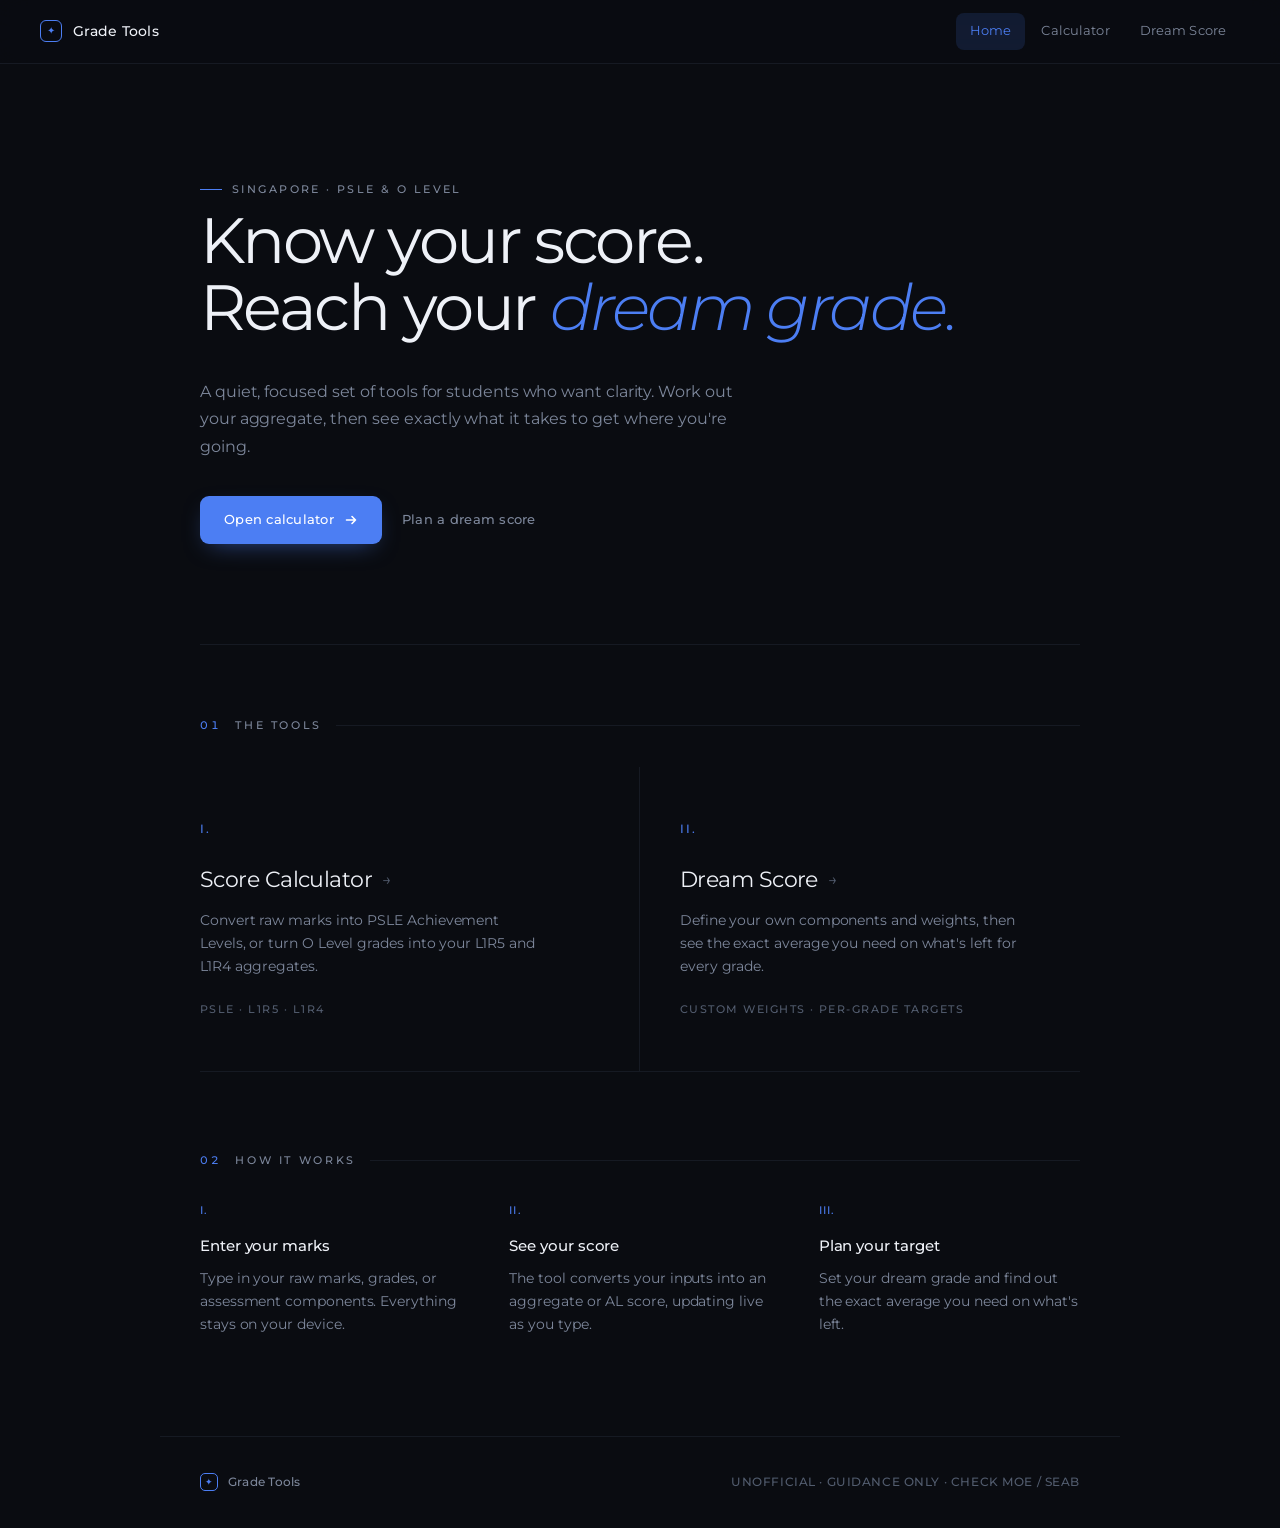
==== index.html @ 0d8b6750 "Create index.html" ====
<!DOCTYPE html>
<html lang="en">
<head>
<meta charset="utf-8">
<meta name="viewport" content="width=device-width,initial-scale=1">
<title>Grade Tools — PSLE &amp; O Level</title>
<meta name="description" content="Minimal, elegant calculators for Singapore students. Work out your PSLE or O Level aggregate and plan your dream grades.">
<link rel="preconnect" href="https://fonts.googleapis.com">
<link rel="preconnect" href="https://fonts.gstatic.com" crossorigin>
<link rel="stylesheet" href="style.css">
</head>
<body class="landing">

<!-- Intro -->
<div class="intro" aria-hidden="true">
  <div class="intro-inner">
    <div class="intro-word">Grade Tools</div>
    <div class="intro-rule"></div>
  </div>
</div>

<nav>
  <a class="brand" href="index.html"><span class="mark">✦</span> Grade Tools</a>
  <div class="links">
    <a href="index.html" class="active">Home</a>
    <a href="basic.html">Calculator</a>
    <a href="dream.html">Dream Score</a>
  </div>
</nav>

<main>

  <!-- HERO -->
  <section class="hero">
    <div>
      <span class="eyebrow">Singapore · PSLE &amp; O Level</span>
      <h1>Know your score.<br>Reach your <em>dream grade.</em></h1>
    </div>
    <p class="lead">
      A quiet, focused set of tools for students who want clarity.
      Work out your aggregate, then see exactly what it takes to get where you're going.
    </p>
    <div class="hero-cta">
      <a href="basic.html" class="btn btn-primary">
        Open calculator
        <svg width="14" height="14" viewBox="0 0 14 14" fill="none" stroke="currentColor" stroke-width="1.6" stroke-linecap="round" stroke-linejoin="round">
          <path d="M2.5 7h9M8 3.5L11.5 7 8 10.5"/>
        </svg>
      </a>
      <a href="dream.html" class="btn btn-ghost">Plan a dream score</a>
    </div>
  </section>

  <!-- TOOLS -->
  <section style="padding-top:72px">
    <div class="section-label"><span class="num">01</span> The tools</div>
    <div class="tools">
      <a class="tool" href="basic.html">
        <div class="icon">I.</div>
        <h3>Score Calculator <span class="arrow">→</span></h3>
        <p>Convert raw marks into PSLE Achievement Levels, or turn O Level grades into your L1R5 and L1R4 aggregates.</p>
        <div class="meta">PSLE · L1R5 · L1R4</div>
      </a>
      <a class="tool" href="dream.html">
        <div class="icon">II.</div>
        <h3>Dream Score <span class="arrow">→</span></h3>
        <p>Define your own components and weights, then see the exact average you need on what's left for every grade.</p>
        <div class="meta">Custom weights · Per-grade targets</div>
      </a>
    </div>
  </section>

  <!-- HOW IT WORKS -->
  <section class="how">
    <div class="section-label"><span class="num">02</span> How it works</div>
    <div class="steps">
      <div class="step">
        <div class="num">i.</div>
        <h3>Enter your marks</h3>
        <p>Type in your raw marks, grades, or assessment components. Everything stays on your device.</p>
      </div>
      <div class="step">
        <div class="num">ii.</div>
        <h3>See your score</h3>
        <p>The tool converts your inputs into an aggregate or AL score, updating live as you type.</p>
      </div>
      <div class="step">
        <div class="num">iii.</div>
        <h3>Plan your target</h3>
        <p>Set your dream grade and find out the exact average you need on what's left.</p>
      </div>
    </div>
  </section>

</main>

<footer>
  <div class="foot-brand"><span class="mark">✦</span> Grade Tools</div>
  <div>Unofficial · Guidance only · Check MOE / SEAB</div>
</footer>

</body>
</html>
---- style.css ----
@import url('https://fonts.googleapis.com/css2?family=Montserrat:ital,wght@0,300;0,400;0,500;0,600;1,300;1,400&display=swap');

:root{
  --bg:#0a0c11;
  --surface:#11141b;
  --surface2:#161a23;
  --border:#1e232e;
  --border-soft:#161a23;

  --text:#eef1f7;
  --muted:#7d879b;
  --dim:#525c6e;

  --accent:#4c7ef3;           /* refined blue */
  --accent-2:#6b96ff;
  --accent-soft:rgba(76,126,243,.14);

  --good:#5eb98a;
  --warn:#d4a24c;
  --bad:#c97070;

  --r:12px;
  --nav-h:64px;
}

*{box-sizing:border-box;margin:0;padding:0}
html{scroll-behavior:smooth}
body{
  font-family:'Montserrat',-apple-system,BlinkMacSystemFont,"Segoe UI",Roboto,sans-serif;
  font-size:14.5px;line-height:1.65;
  font-weight:400;letter-spacing:-.005em;
  background:var(--bg);color:var(--text);min-height:100vh;
  -webkit-font-smoothing:antialiased;overflow-x:hidden;
}
a{color:inherit;text-decoration:none}
button{font:inherit;cursor:pointer;border:none;background:none;color:inherit}
input,select{font:inherit;color:inherit}
::selection{background:var(--accent-soft)}

/* ============ INTRO ============ */
.intro{
  position:fixed;inset:0;z-index:1000;display:grid;place-items:center;
  background:var(--bg);
  animation:introOut .7s cubic-bezier(.4,0,.2,1) 1.2s forwards;
}
@keyframes introOut{to{opacity:0;visibility:hidden}}
.intro-inner{text-align:center}
.intro-word{
  font-size:12.5px;letter-spacing:.55em;text-transform:uppercase;
  font-weight:400;color:var(--text);padding-left:.55em;
  animation:introWord .9s cubic-bezier(.2,.9,.3,1) .15s both;
}
@keyframes introWord{
  from{opacity:0;letter-spacing:.95em;filter:blur(4px)}
  to{opacity:1;letter-spacing:.55em;filter:blur(0)}
}
.intro-rule{
  height:1px;width:26px;margin:18px auto 0;
  background:var(--accent);
  animation:introRule .7s cubic-bezier(.2,.9,.3,1) .55s both;
}
@keyframes introRule{from{transform:scaleX(0)}to{transform:scaleX(1)}}

body.landing > nav,
body.landing > main,
body.landing > footer{
  animation:contentIn .9s cubic-bezier(.2,.9,.3,1) 1.35s both;
}
@keyframes contentIn{from{opacity:0}to{opacity:1}}

/* ============ NAV ============ */
nav{
  position:sticky;top:0;z-index:50;height:var(--nav-h);display:flex;align-items:center;
  background:rgba(10,12,17,.72);backdrop-filter:blur(16px) saturate(160%);
  -webkit-backdrop-filter:blur(16px) saturate(160%);
  border-bottom:1px solid var(--border-soft);padding:0 40px;
}
@media(max-width:600px){nav{padding:0 20px}}
nav .brand{
  display:flex;align-items:center;gap:11px;
  font-weight:500;font-size:13.5px;letter-spacing:.02em;
}
nav .brand .mark{
  width:22px;height:22px;border-radius:6px;
  border:1px solid var(--accent);
  display:grid;place-items:center;font-size:10px;color:var(--accent);
  font-weight:500;
}
nav .links{margin-left:auto;display:flex;gap:2px}
nav .links a{
  padding:8px 14px;border-radius:8px;font-size:12.5px;color:var(--muted);
  font-weight:400;letter-spacing:.01em;transition:color .15s,background .15s;
}
nav .links a:hover{color:var(--text)}
nav .links a.active{color:var(--accent);background:var(--accent-soft)}

/* ============ LAYOUT ============ */
main{max-width:960px;margin:0 auto;padding:0 40px}
@media(max-width:600px){main{padding:0 24px}}
.wrap{max-width:880px;margin:0 auto;padding:40px 24px 80px}
.wrap.wide{max-width:960px}

h1{
  font-size:clamp(30px,4.2vw,40px);line-height:1.15;
  letter-spacing:-.035em;font-weight:400;margin-bottom:12px;
}
h1 em{
  font-style:italic;font-weight:300;color:var(--accent);
}
.lead{
  color:var(--muted);font-size:15px;line-height:1.7;
  max-width:520px;font-weight:400;letter-spacing:-.005em;
}

/* ============ HERO ============ */
.hero{
  padding:110px 0 100px;
  display:grid;grid-template-columns:1fr;gap:36px;
  border-bottom:1px solid var(--border-soft);
}
@media(max-width:720px){.hero{padding:70px 0 60px}}
.hero .eyebrow{
  display:inline-flex;align-items:center;gap:10px;
  font-size:11px;letter-spacing:.22em;text-transform:uppercase;
  color:var(--muted);font-weight:500;margin-bottom:8px;
  animation:heroIn .8s cubic-bezier(.2,.9,.3,1) 1.45s both;
}
.hero .eyebrow::before{
  content:"";width:22px;height:1px;background:var(--accent);
}
.hero h1{
  font-size:clamp(38px,6vw,64px);line-height:1.06;
  letter-spacing:-.04em;font-weight:400;
  margin:0;max-width:820px;
  animation:heroIn .9s cubic-bezier(.2,.9,.3,1) 1.5s both;
}
.hero h1 em{font-weight:300}
.hero .lead{
  font-size:16px;line-height:1.7;max-width:560px;
  color:var(--muted);
  animation:heroIn .9s cubic-bezier(.2,.9,.3,1) 1.6s both;
}
.hero-cta{
  display:flex;gap:16px;flex-wrap:wrap;align-items:center;
  animation:heroIn .9s cubic-bezier(.2,.9,.3,1) 1.7s both;
}
@keyframes heroIn{from{opacity:0;transform:translateY(12px)}to{opacity:1;transform:none}}

/* ============ BUTTONS ============ */
.btn{
  display:inline-flex;align-items:center;gap:10px;
  padding:13px 24px;border-radius:9px;
  font-size:13px;font-weight:500;letter-spacing:.02em;
  transition:all .2s ease;white-space:nowrap;
}
.btn svg{transition:transform .2s ease}
.btn-primary{
  background:var(--accent);color:#fff;
  box-shadow:0 8px 24px -10px rgba(76,126,243,.6);
}
.btn-primary:hover{
  background:var(--accent-2);
  box-shadow:0 12px 28px -10px rgba(76,126,243,.8);
  transform:translateY(-1px);
}
.btn-primary:hover svg{transform:translateX(3px)}
.btn-ghost{
  color:var(--muted);padding:13px 4px;
  border-bottom:1px solid transparent;
}
.btn-ghost:hover{
  color:var(--text);
  border-bottom-color:var(--accent);
}

/* ============ SECTION LABEL ============ */
.section-label{
  display:flex;align-items:center;gap:14px;
  font-size:10.5px;letter-spacing:.25em;text-transform:uppercase;
  color:var(--muted);font-weight:500;margin-bottom:32px;
}
.section-label::after{
  content:"";flex:1;height:1px;background:var(--border-soft);
}
.section-label .num{
  color:var(--accent);font-weight:500;
  font-variant-numeric:tabular-nums;
}

/* ============ TOOL CARDS ============ */
.tools{
  display:grid;grid-template-columns:1fr 1fr;gap:0;
  border-bottom:1px solid var(--border-soft);
}
@media(max-width:680px){.tools{grid-template-columns:1fr}}
.tool{
  display:block;padding:52px 40px;position:relative;
  transition:background .25s ease;
  border-right:1px solid var(--border-soft);
}
.tool:last-child{border-right:none}
@media(max-width:680px){
  .tool{border-right:none;border-bottom:1px solid var(--border-soft);padding:40px 0}
  .tool:last-child{border-bottom:none}
}
@media(min-width:681px){
  .tool:first-child{padding-left:0}
  .tool:last-child{padding-right:0}
}
.tool:hover{background:rgba(76,126,243,.035)}
.tool .icon{
  font-size:12px;color:var(--accent);
  margin-bottom:24px;letter-spacing:.15em;
  font-weight:500;text-transform:uppercase;
  font-variant-numeric:tabular-nums;
}
.tool h3{
  font-size:22px;font-weight:400;letter-spacing:-.025em;
  margin-bottom:10px;display:flex;align-items:center;gap:10px;
}
.tool h3 .arrow{
  font-size:16px;color:var(--dim);
  transition:transform .25s ease,color .25s ease;
}
.tool:hover h3 .arrow{transform:translateX(4px);color:var(--accent)}
.tool p{
  color:var(--muted);font-size:13.5px;line-height:1.7;
  max-width:340px;font-weight:400;
}
.tool .meta{
  margin-top:24px;font-size:10.5px;color:var(--dim);
  letter-spacing:.14em;text-transform:uppercase;font-weight:500;
}

/* ============ HOW IT WORKS ============ */
.how{padding:80px 0 20px}
.steps{
  display:grid;grid-template-columns:repeat(3,1fr);gap:48px;
}
@media(max-width:720px){.steps{grid-template-columns:1fr;gap:36px}}
.step .num{
  font-size:11px;color:var(--accent);
  letter-spacing:.1em;font-weight:500;
  text-transform:uppercase;margin-bottom:16px;
}
.step h3{
  font-size:14.5px;font-weight:500;
  letter-spacing:-.005em;margin-bottom:8px;
}
.step p{font-size:13.5px;color:var(--muted);line-height:1.7}

/* ============ CARDS (interior) ============ */
.card{
  background:var(--surface);border:1px solid var(--border);
  border-radius:var(--r);padding:26px;margin-bottom:16px;
}
.card.tight{padding:18px 20px}
h2{
  font-size:10.5px;letter-spacing:.22em;text-transform:uppercase;
  color:var(--muted);font-weight:500;margin-bottom:20px;
}

/* ============ TABS ============ */
.tabs{
  display:inline-flex;border:1px solid var(--border);
  border-radius:10px;padding:3px;margin-bottom:24px;gap:2px;
}
.tabs button{
  padding:8px 18px;border-radius:7px;
  font-size:12.5px;color:var(--muted);font-weight:500;
  letter-spacing:.03em;transition:all .15s;
}
.tabs button.active{background:var(--accent-soft);color:var(--accent)}
.tab-panel{display:none}
.tab-panel.active{display:block;animation:fade .3s ease}
@keyframes fade{from{opacity:0;transform:translateY(2px)}to{opacity:1;transform:none}}

/* ============ INPUTS ============ */
label{
  display:block;font-size:10.5px;color:var(--muted);
  margin-bottom:8px;font-weight:500;
  letter-spacing:.12em;text-transform:uppercase;
}
input,select{
  width:100%;background:var(--surface2);border:1px solid var(--border);
  color:var(--text);border-radius:9px;padding:11px 13px;
  font-size:13.5px;font-weight:400;letter-spacing:-.005em;
  transition:border-color .15s,background .15s;
}
input:focus,select:focus{
  outline:none;border-color:var(--accent);
  background:#0e1119;box-shadow:0 0 0 3px var(--accent-soft);
}
input::placeholder{color:var(--dim)}

/* ============ SUBJECT GRID ============ */
.subj-grid{
  display:grid;grid-template-columns:1.4fr 1fr 1fr 1fr .9fr 32px;
  gap:10px;align-items:center;padding:6px 0;
}
.subj-head{
  font-size:10.5px;text-transform:uppercase;letter-spacing:.12em;
  color:var(--muted);padding:0 0 10px;font-weight:500;
  border-bottom:1px solid var(--border);margin-bottom:6px;
}
.subj-grid input{padding:9px 11px;font-size:13px}
.del{
  width:30px;height:30px;border-radius:8px;
  border:1px solid var(--border);color:var(--dim);
  display:grid;place-items:center;font-size:15px;line-height:1;
  transition:all .15s;
}
.del:hover{border-color:var(--bad);color:var(--bad)}
.pct{
  font-size:12.5px;color:var(--muted);text-align:right;
  font-variant-numeric:tabular-nums;padding-right:2px;
}
.pct.good{color:var(--good)}
.pct.bad{color:var(--bad)}

.add{
  margin-top:14px;width:100%;padding:11px;
  border:1px dashed var(--border);border-radius:9px;
  color:var(--muted);font-size:12.5px;font-weight:500;
  letter-spacing:.03em;transition:all .15s;
}
.add:hover{
  border-color:var(--accent);color:var(--accent);
  background:var(--accent-soft);
}

/* ============ STATS ============ */
.stats{
  display:grid;grid-template-columns:repeat(4,1fr);gap:1px;
  margin-bottom:20px;background:var(--border);
  border-radius:11px;overflow:hidden;
}
@media(max-width:640px){.stats{grid-template-columns:1fr 1fr}}
.stat{background:var(--surface);padding:18px}
.stat .k{
  display:block;font-size:10px;color:var(--muted);
  text-transform:uppercase;letter-spacing:.15em;
  font-weight:500;margin-bottom:8px;
}
.stat .v{
  display:block;font-size:24px;font-weight:500;
  letter-spacing:-.035em;font-variant-numeric:tabular-nums;
  line-height:1.1;
}
.stat .g{display:block;font-size:11.5px;color:var(--dim);margin-top:4px}

/* ============ PROGRESS BAR ============ */
.bar{
  position:relative;height:6px;background:var(--surface2);
  border-radius:99px;overflow:hidden;margin-bottom:12px;
}
.bar .fill{
  position:absolute;inset:0 auto 0 0;background:var(--accent);
  border-radius:99px;transition:width .4s ease;
}
.bar .proj{
  position:absolute;top:0;bottom:0;
  background:rgba(76,126,243,.28);transition:all .4s ease;
}
.legend{
  display:flex;gap:22px;font-size:11px;color:var(--dim);
  flex-wrap:wrap;letter-spacing:.04em;text-transform:uppercase;font-weight:500;
}
.dot{
  display:inline-block;width:6px;height:6px;
  border-radius:50%;margin-right:7px;vertical-align:middle;
}

/* ============ WARNINGS ============ */
.warnbar{
  background:rgba(212,162,76,.06);border-left:2px solid var(--warn);
  color:#d4a24c;border-radius:4px;padding:11px 16px;
  font-size:12.5px;margin-top:14px;line-height:1.6;
}
.warnbar b{color:#e0b568;font-weight:500}

.wtot{
  display:flex;justify-content:space-between;align-items:baseline;
  margin-top:18px;padding-top:18px;border-top:1px solid var(--border);
  font-size:12.5px;color:var(--muted);letter-spacing:.03em;
}
.wtot b{
  font-size:17px;color:var(--text);
  font-variant-numeric:tabular-nums;font-weight:500;
}
.wtot.ok b{color:var(--good)}
.wtot.over b{color:var(--warn)}

/* ============ TABLE ============ */
table{width:100%;border-collapse:collapse;font-size:13.5px}
th,td{
  text-align:left;padding:14px 10px;
  border-bottom:1px solid var(--border);
  font-variant-numeric:tabular-nums;
}
th{
  font-size:10.5px;text-transform:uppercase;letter-spacing:.14em;
  color:var(--muted);font-weight:500;
}
tr:last-child td{border-bottom:none}
tr.locked td{color:var(--good)}
tr.out td{color:var(--dim)}
tr.aim td{background:var(--accent-soft)}
tr.aim td:first-child{box-shadow:inset 2px 0 0 var(--accent)}
.gpill{
  display:inline-block;padding:3px 10px;border-radius:6px;
  background:transparent;border:1px solid var(--border);
  font-size:11px;font-weight:500;letter-spacing:.03em;
}
.gpill.hit{border-color:rgba(94,185,138,.4);color:var(--good)}
.gpill.miss{border-color:rgba(201,112,112,.35);color:var(--bad)}

/* ============ AL BADGE ============ */
.al-badge{
  font-size:11.5px;font-weight:500;padding:3px 10px;
  border-radius:6px;background:transparent;
  border:1px solid var(--border);color:var(--muted);
  font-variant-numeric:tabular-nums;text-align:center;letter-spacing:.03em;
}
.al-badge.low{border-color:rgba(94,185,138,.4);color:var(--good)}
.al-badge.mid{border-color:rgba(212,162,76,.4);color:var(--warn)}
.al-badge.high{border-color:rgba(201,112,112,.4);color:var(--bad)}

/* ============ PSLE TOTAL ============ */
.psle-total{
  display:flex;justify-content:space-between;align-items:baseline;
  padding:26px 0 0;border-top:1px solid var(--border);margin-top:26px;
}
.psle-total .label{
  font-size:10.5px;color:var(--muted);text-transform:uppercase;
  letter-spacing:.18em;font-weight:500;margin-bottom:6px;
}
.psle-total .score{
  font-size:38px;font-weight:400;letter-spacing:-.04em;
  font-variant-numeric:tabular-nums;line-height:1;
}
.psle-total .sub{font-size:11.5px;color:var(--dim);margin-top:6px}

/* ============ MISC ============ */
.reset{
  background:none;border:none;color:var(--muted);font-size:12px;
  cursor:pointer;text-decoration:underline;text-underline-offset:3px;
  text-decoration-color:var(--dim);padding:0;letter-spacing:.04em;
  font-weight:500;
}
.reset:hover{color:var(--bad);text-decoration-color:var(--bad)}
.row-end{display:flex;justify-content:flex-end;margin-top:14px}

/* ============ FOOTER ============ */
footer{
  border-top:1px solid var(--border-soft);margin-top:80px;
  padding:36px 40px;display:flex;justify-content:space-between;
  align-items:center;gap:20px;flex-wrap:wrap;
  max-width:960px;margin-left:auto;margin-right:auto;
  color:var(--dim);font-size:11.5px;letter-spacing:.05em;
  text-transform:uppercase;font-weight:500;
}
@media(max-width:600px){footer{padding:32px 24px}}
footer .foot-brand{
  display:flex;align-items:center;gap:10px;color:var(--muted);
  text-transform:none;letter-spacing:.02em;
}
footer .foot-brand .mark{
  width:18px;height:18px;border-radius:5px;
  border:1px solid var(--accent);color:var(--accent);
  display:grid;place-items:center;font-size:9px;
}
footer a{
  text-decoration:underline;text-underline-offset:3px;
  text-decoration-color:var(--dim);
}
footer a:hover{color:var(--text)}

/* ============ REDUCED MOTION ============ */
@media(prefers-reduced-motion:reduce){
  *{animation-duration:.01ms!important;animation-delay:0s!important;transition-duration:.01ms!important}
  .intro{display:none}
  body.landing > nav,
  body.landing > main,
  body.landing > footer,
  .hero .eyebrow,.hero h1,.hero .lead,.hero-cta{
    animation:none;opacity:1;transform:none;
  }
}
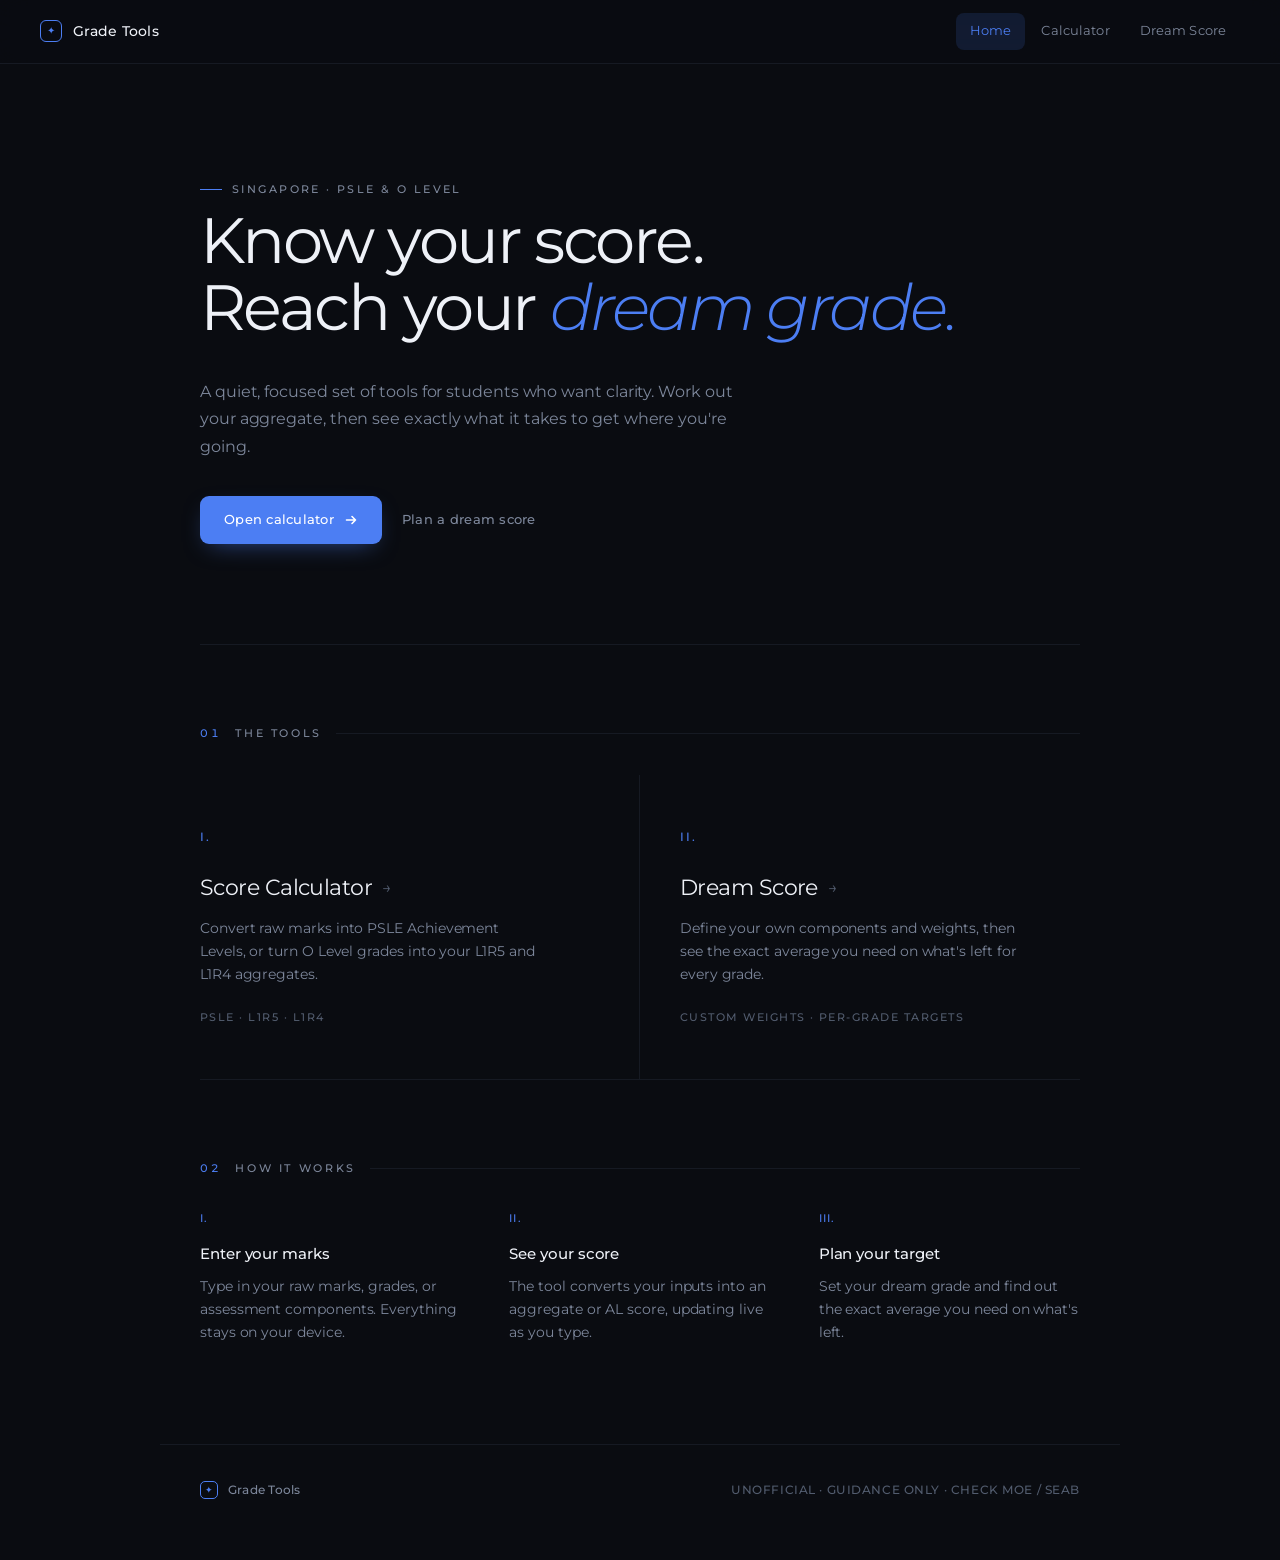
==== commit e7925ad6: "Update index.html" ====
--- a/index.html
+++ b/index.html
@@ -1,5 +1,5 @@
 <!DOCTYPE html>
-<html lang="en">
+<html lang="en" data-palette="mono">
 <head>
 <meta charset="utf-8">
 <meta name="viewport" content="width=device-width,initial-scale=1">
@@ -8,6 +8,12 @@
 <link rel="preconnect" href="https://fonts.googleapis.com">
 <link rel="preconnect" href="https://fonts.gstatic.com" crossorigin>
 <link rel="stylesheet" href="style.css">
+<script>
+  try {
+    document.documentElement.dataset.palette =
+      localStorage.getItem('palette') || 'mono';
+  } catch (e) {}
+</script>
 </head>
 <body class="landing">
 
@@ -52,7 +58,7 @@
   </section>
 
   <!-- TOOLS -->
-  <section style="padding-top:72px">
+  <section style="padding-top:80px">
     <div class="section-label"><span class="num">01</span> The tools</div>
     <div class="tools">
       <a class="tool" href="basic.html">
@@ -99,5 +105,34 @@
   <div>Unofficial · Guidance only · Check MOE / SEAB</div>
 </footer>
 
+<!-- PALETTE SWITCHER -->
+<div class="palette-bar" role="group" aria-label="Colour palette">
+  <button class="swatch" data-set="mono"    title="Pure Monochrome"   aria-label="Pure Monochrome"></button>
+  <button class="swatch" data-set="warm"    title="Warm Minimal"      aria-label="Warm Minimal"></button>
+  <button class="swatch" data-set="cool"    title="Cool Minimal"      aria-label="Cool Minimal"></button>
+  <button class="swatch" data-set="scandi"  title="Scandinavian"      aria-label="Scandinavian"></button>
+  <button class="swatch" data-set="japandi" title="Japandi"           aria-label="Japandi"></button>
+  <button class="swatch" data-set="desert"  title="Desert Minimal"    aria-label="Desert Minimal"></button>
+</div>
+
+<script>
+(function(){
+  var swatches = document.querySelectorAll('.swatch');
+  function setPalette(name){
+    document.documentElement.dataset.palette = name;
+    try { localStorage.setItem('palette', name); } catch(e){}
+    swatches.forEach(function(s){
+      var on = s.dataset.set === name;
+      s.classList.toggle('active', on);
+      s.setAttribute('aria-pressed', on ? 'true' : 'false');
+    });
+  }
+  swatches.forEach(function(s){
+    s.addEventListener('click', function(){ setPalette(s.dataset.set); });
+  });
+  setPalette(document.documentElement.dataset.palette || 'mono');
+})();
+</script>
+
 </body>
 </html>
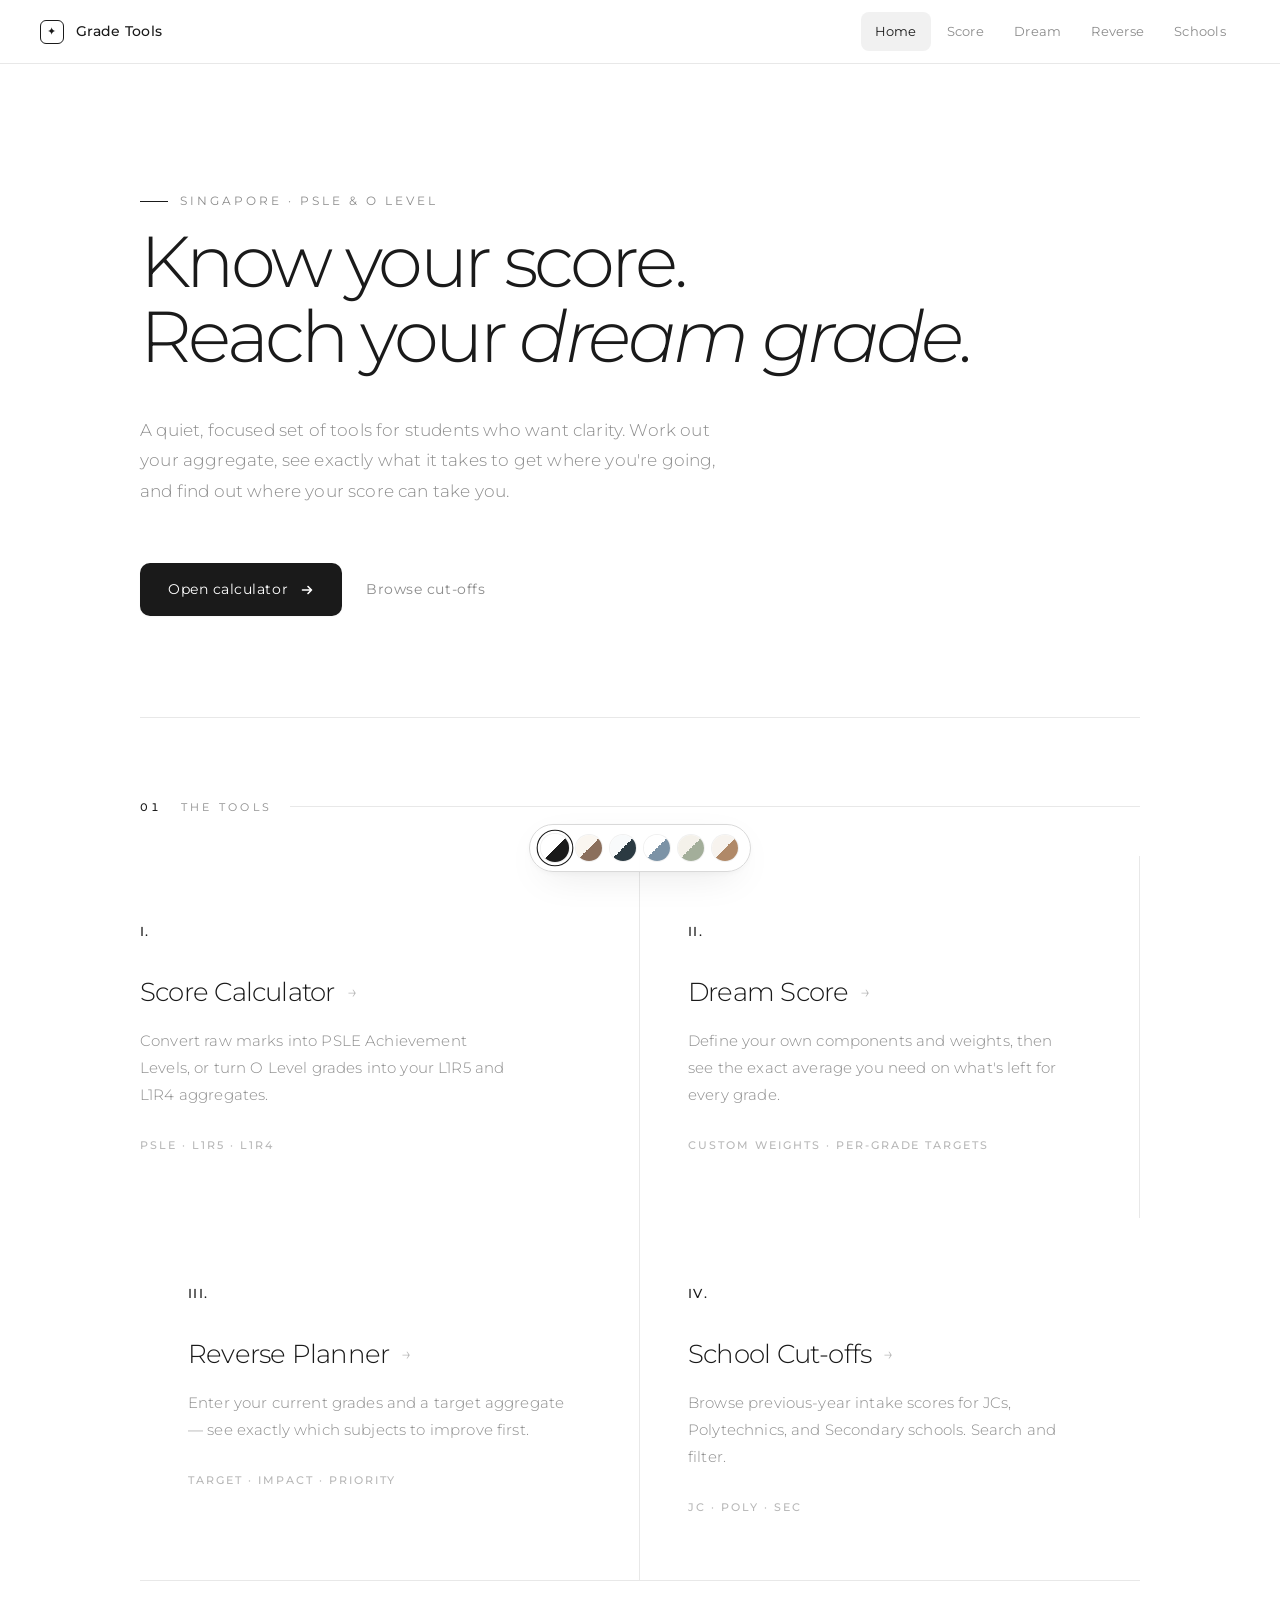
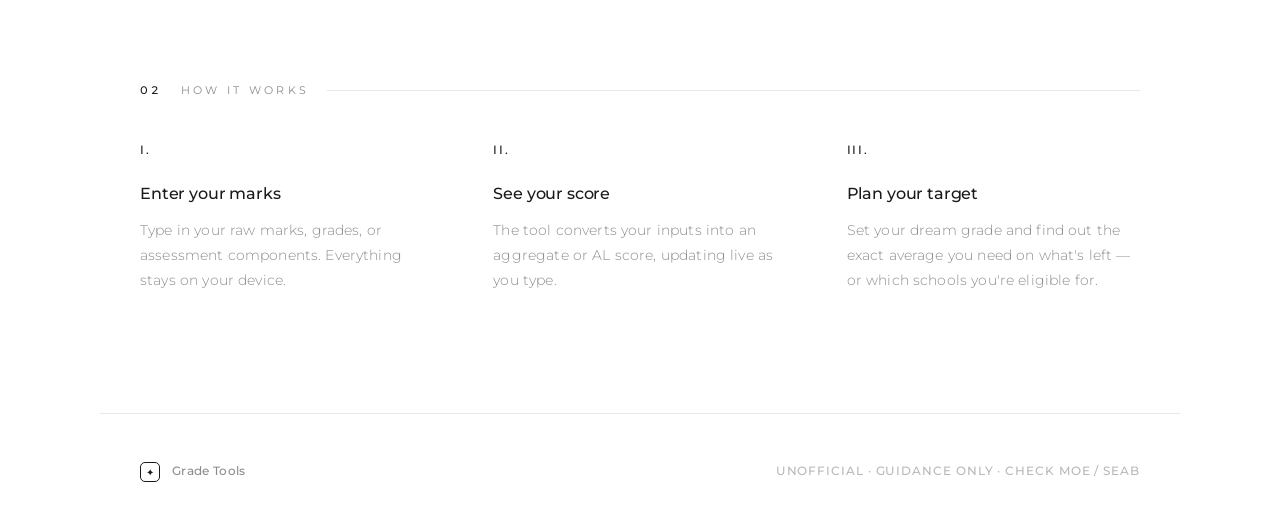
==== commit bbd0b7a2: "Update index.html" ====
--- a/index.html
+++ b/index.html
@@ -4,7 +4,7 @@
 <meta charset="utf-8">
 <meta name="viewport" content="width=device-width,initial-scale=1">
 <title>Grade Tools — PSLE &amp; O Level</title>
-<meta name="description" content="Minimal, elegant calculators for Singapore students. Work out your PSLE or O Level aggregate and plan your dream grades.">
+<meta name="description" content="Minimal, elegant calculators for Singapore students. Work out your PSLE or O Level aggregate, plan your dream grades, and see where your score can take you.">
 <link rel="preconnect" href="https://fonts.googleapis.com">
 <link rel="preconnect" href="https://fonts.gstatic.com" crossorigin>
 <link rel="stylesheet" href="style.css">
@@ -17,7 +17,7 @@
 </head>
 <body class="landing">
 
-<!-- Intro -->
+<!-- Intro overlay -->
 <div class="intro" aria-hidden="true">
   <div class="intro-inner">
     <div class="intro-word">Grade Tools</div>
@@ -26,11 +26,13 @@
 </div>
 
 <nav>
-  <a class="brand" href="index.html"><span class="mark">✦</span> Grade Tools</a>
+  <a class="brand" href="index.html"><span class="mark">✦</span> <span>Grade Tools</span></a>
   <div class="links">
     <a href="index.html" class="active">Home</a>
-    <a href="basic.html">Calculator</a>
-    <a href="dream.html">Dream Score</a>
+    <a href="basic.html">Score</a>
+    <a href="dream.html">Dream</a>
+    <a href="reverse.html">Reverse</a>
+    <a href="schools.html">Schools</a>
   </div>
 </nav>
 
@@ -44,7 +46,8 @@
     </div>
     <p class="lead">
       A quiet, focused set of tools for students who want clarity.
-      Work out your aggregate, then see exactly what it takes to get where you're going.
+      Work out your aggregate, see exactly what it takes to get where you're going,
+      and find out where your score can take you.
     </p>
     <div class="hero-cta">
       <a href="basic.html" class="btn btn-primary">
@@ -53,7 +56,7 @@
           <path d="M2.5 7h9M8 3.5L11.5 7 8 10.5"/>
         </svg>
       </a>
-      <a href="dream.html" class="btn btn-ghost">Plan a dream score</a>
+      <a href="schools.html" class="btn btn-ghost">Browse cut-offs</a>
     </div>
   </section>
 
@@ -72,6 +75,18 @@
         <h3>Dream Score <span class="arrow">→</span></h3>
         <p>Define your own components and weights, then see the exact average you need on what's left for every grade.</p>
         <div class="meta">Custom weights · Per-grade targets</div>
+      </a>
+      <a class="tool" href="reverse.html">
+        <div class="icon">III.</div>
+        <h3>Reverse Planner <span class="arrow">→</span></h3>
+        <p>Enter your current grades and a target aggregate — see exactly which subjects to improve first.</p>
+        <div class="meta">Target · Impact · Priority</div>
+      </a>
+      <a class="tool" href="schools.html">
+        <div class="icon">IV.</div>
+        <h3>School Cut-offs <span class="arrow">→</span></h3>
+        <p>Browse previous-year intake scores for JCs, Polytechnics, and Secondary schools. Search and filter.</p>
+        <div class="meta">JC · Poly · Sec</div>
       </a>
     </div>
   </section>
@@ -93,7 +108,7 @@
       <div class="step">
         <div class="num">iii.</div>
         <h3>Plan your target</h3>
-        <p>Set your dream grade and find out the exact average you need on what's left.</p>
+        <p>Set your dream grade and find out the exact average you need on what's left — or which schools you're eligible for.</p>
       </div>
     </div>
   </section>
@@ -107,12 +122,12 @@
 
 <!-- PALETTE SWITCHER -->
 <div class="palette-bar" role="group" aria-label="Colour palette">
-  <button class="swatch" data-set="mono"    title="Pure Monochrome"   aria-label="Pure Monochrome"></button>
-  <button class="swatch" data-set="warm"    title="Warm Minimal"      aria-label="Warm Minimal"></button>
-  <button class="swatch" data-set="cool"    title="Cool Minimal"      aria-label="Cool Minimal"></button>
-  <button class="swatch" data-set="scandi"  title="Scandinavian"      aria-label="Scandinavian"></button>
-  <button class="swatch" data-set="japandi" title="Japandi"           aria-label="Japandi"></button>
-  <button class="swatch" data-set="desert"  title="Desert Minimal"    aria-label="Desert Minimal"></button>
+  <button class="swatch" data-set="mono"    title="Pure Monochrome"  aria-label="Pure Monochrome"></button>
+  <button class="swatch" data-set="warm"    title="Warm Minimal"     aria-label="Warm Minimal"></button>
+  <button class="swatch" data-set="cool"    title="Cool Minimal"     aria-label="Cool Minimal"></button>
+  <button class="swatch" data-set="scandi"  title="Scandinavian"     aria-label="Scandinavian"></button>
+  <button class="swatch" data-set="japandi" title="Japandi"          aria-label="Japandi"></button>
+  <button class="swatch" data-set="desert"  title="Desert Minimal"   aria-label="Desert Minimal"></button>
 </div>
 
 <script>
--- a/style.css
+++ b/style.css
@@ -1,171 +1,295 @@
 @import url('https://fonts.googleapis.com/css2?family=Montserrat:ital,wght@0,300;0,400;0,500;0,600;1,300;1,400&display=swap');
 
+/* ============================================================
+   PALETTE 1 · PURE MONOCHROME  (default)
+   ============================================================ */
 :root{
-  --bg:#0a0c11;
-  --surface:#11141b;
-  --surface2:#161a23;
-  --border:#1e232e;
-  --border-soft:#161a23;
-
-  --text:#eef1f7;
-  --muted:#7d879b;
-  --dim:#525c6e;
-
-  --accent:#4c7ef3;           /* refined blue */
-  --accent-2:#6b96ff;
-  --accent-soft:rgba(76,126,243,.14);
-
-  --good:#5eb98a;
-  --warn:#d4a24c;
-  --bad:#c97070;
-
+  --bg:#FFFFFF;
+  --surface:#F2F2F2;
+  --surface2:#EAEAEA;
+  --border:#D9D9D9;
+  --border-soft:#E8E8E8;
+  --text:#1A1A1A;
+  --muted:#8C8C8C;
+  --dim:#B8B8B8;
+  --accent:#1A1A1A;
+  --accent-soft:rgba(26,26,26,.06);
+  --good:#2F7D5B;
+  --warn:#B8801F;
+  --bad:#B94A4A;
   --r:12px;
   --nav-h:64px;
 }
 
+/* ============================================================
+   PALETTE 2 · WARM MINIMAL
+   ============================================================ */
+[data-palette="warm"]{
+  --bg:#FAF6F0;
+  --surface:#EFE7DC;
+  --surface2:#E5DBCB;
+  --border:#D8C7B4;
+  --border-soft:#E5D9C8;
+  --text:#3B332C;
+  --muted:#A89684;
+  --dim:#C4B49E;
+  --accent:#8B6F5C;
+  --accent-soft:rgba(139,111,92,.1);
+  --good:#5B7A5B;
+  --warn:#A8763A;
+  --bad:#A85454;
+}
+
+/* ============================================================
+   PALETTE 3 · COOL MINIMAL
+   ============================================================ */
+[data-palette="cool"]{
+  --bg:#F8FAFB;
+  --surface:#E7ECEF;
+  --surface2:#DCE3E8;
+  --border:#CBD5DB;
+  --border-soft:#DEE5EA;
+  --text:#2B3A42;
+  --muted:#7D8F9B;
+  --dim:#A7B5BE;
+  --accent:#2B3A42;
+  --accent-soft:rgba(43,58,66,.08);
+  --good:#3B7A6B;
+  --warn:#B07A2E;
+  --bad:#A84F4F;
+}
+
+/* ============================================================
+   PALETTE 4 · SCANDINAVIAN
+   ============================================================ */
+[data-palette="scandi"]{
+  --bg:#FFFFFF;
+  --surface:#F1EDE8;
+  --surface2:#E8E2DA;
+  --border:#D9CFC1;
+  --border-soft:#EAE4DC;
+  --text:#2E2A26;
+  --muted:#8A8A8A;
+  --dim:#B5B5B5;
+  --accent:#7C93A6;
+  --accent-soft:rgba(124,147,166,.12);
+  --good:#5B8A6F;
+  --warn:#B8813A;
+  --bad:#B06060;
+}
+
+/* ============================================================
+   PALETTE 5 · JAPANDI
+   ============================================================ */
+[data-palette="japandi"]{
+  --bg:#F4F1EA;
+  --surface:#E3DAC9;
+  --surface2:#D9CEB9;
+  --border:#C7B9A5;
+  --border-soft:#DED3BF;
+  --text:#2E2A26;
+  --muted:#8A7E6D;
+  --dim:#B0A594;
+  --accent:#A3AE9A;
+  --accent-soft:rgba(163,174,154,.14);
+  --good:#7A8E68;
+  --warn:#B08A4A;
+  --bad:#A85555;
+}
+
+/* ============================================================
+   PALETTE 6 · DESERT MINIMAL
+   ============================================================ */
+[data-palette="desert"]{
+  --bg:#F7F3EE;
+  --surface:#E8DCCF;
+  --surface2:#DED0C0;
+  --border:#D2BBA5;
+  --border-soft:#E2D4C1;
+  --text:#4A3628;
+  --muted:#B08968;
+  --dim:#C9B29A;
+  --accent:#B08968;
+  --accent-soft:rgba(176,137,104,.12);
+  --good:#6B8A5B;
+  --warn:#B8801F;
+  --bad:#A85555;
+}
+
+/* ============================================================
+   RESET · BASE
+   ============================================================ */
 *{box-sizing:border-box;margin:0;padding:0}
 html{scroll-behavior:smooth}
 body{
   font-family:'Montserrat',-apple-system,BlinkMacSystemFont,"Segoe UI",Roboto,sans-serif;
-  font-size:14.5px;line-height:1.65;
-  font-weight:400;letter-spacing:-.005em;
+  font-size:15px;line-height:1.7;
+  font-weight:300;letter-spacing:.01em;
   background:var(--bg);color:var(--text);min-height:100vh;
   -webkit-font-smoothing:antialiased;overflow-x:hidden;
 }
 a{color:inherit;text-decoration:none}
 button{font:inherit;cursor:pointer;border:none;background:none;color:inherit}
 input,select{font:inherit;color:inherit}
-::selection{background:var(--accent-soft)}
-
-/* ============ INTRO ============ */
+::selection{background:var(--accent-soft);color:var(--text)}
+
+/* Smooth cross-fade when palette changes */
+body, nav, main, footer,
+.card, .tool, .stat, .step,
+.psle-total,
+input, select, .tabs, .add, .bar, .bar .fill, .bar .proj,
+h1, h2, h3, p, .lead, .eyebrow, .section-label, .step .num, .step p,
+.stat .k, .stat .v, .stat .g, .legend, .dot,
+.btn, .btn-primary, .btn-ghost,
+.gpill, .al-badge, .warnbar, .wtot,
+footer .foot-brand .mark, nav .brand .mark,
+.palette-bar, .swatch::after, .stepper, .stepper button, .stepper span{
+  transition: background-color .55s ease, border-color .55s ease,
+              color .55s ease, box-shadow .55s ease;
+}
+
+/* ============================================================
+   INTRO
+   ============================================================ */
 .intro{
   position:fixed;inset:0;z-index:1000;display:grid;place-items:center;
-  background:var(--bg);
-  animation:introOut .7s cubic-bezier(.4,0,.2,1) 1.2s forwards;
+  background:var(--surface);
+  animation:introOut .8s cubic-bezier(.4,0,.2,1) 1.4s forwards;
 }
 @keyframes introOut{to{opacity:0;visibility:hidden}}
-.intro-inner{text-align:center}
+.intro-inner{text-align:center;transform:translateY(-10px)}
 .intro-word{
-  font-size:12.5px;letter-spacing:.55em;text-transform:uppercase;
-  font-weight:400;color:var(--text);padding-left:.55em;
-  animation:introWord .9s cubic-bezier(.2,.9,.3,1) .15s both;
+  font-size:14px;letter-spacing:.6em;text-transform:uppercase;
+  font-weight:400;color:var(--text);
+  animation:introWord 1s cubic-bezier(.2,.9,.3,1) .2s both;
 }
 @keyframes introWord{
-  from{opacity:0;letter-spacing:.95em;filter:blur(4px)}
-  to{opacity:1;letter-spacing:.55em;filter:blur(0)}
+  from{opacity:0;letter-spacing:1em;filter:blur(6px)}
+  to{opacity:1;letter-spacing:.6em;filter:blur(0)}
 }
 .intro-rule{
-  height:1px;width:26px;margin:18px auto 0;
+  height:1px;width:40px;margin:24px auto 0;
   background:var(--accent);
-  animation:introRule .7s cubic-bezier(.2,.9,.3,1) .55s both;
+  animation:introRule .8s cubic-bezier(.2,.9,.3,1) .7s both;
 }
 @keyframes introRule{from{transform:scaleX(0)}to{transform:scaleX(1)}}
 
 body.landing > nav,
 body.landing > main,
 body.landing > footer{
-  animation:contentIn .9s cubic-bezier(.2,.9,.3,1) 1.35s both;
+  animation:contentIn 1s cubic-bezier(.2,.9,.3,1) 1.5s both;
 }
 @keyframes contentIn{from{opacity:0}to{opacity:1}}
 
-/* ============ NAV ============ */
+/* ============================================================
+   NAV
+   ============================================================ */
 nav{
   position:sticky;top:0;z-index:50;height:var(--nav-h);display:flex;align-items:center;
-  background:rgba(10,12,17,.72);backdrop-filter:blur(16px) saturate(160%);
-  -webkit-backdrop-filter:blur(16px) saturate(160%);
+  background:color-mix(in srgb, var(--bg) 82%, transparent);
+  backdrop-filter:blur(16px) saturate(180%);
+  -webkit-backdrop-filter:blur(16px) saturate(180%);
   border-bottom:1px solid var(--border-soft);padding:0 40px;
 }
-@media(max-width:600px){nav{padding:0 20px}}
 nav .brand{
-  display:flex;align-items:center;gap:11px;
-  font-weight:500;font-size:13.5px;letter-spacing:.02em;
+  display:flex;align-items:center;gap:12px;
+  font-weight:500;font-size:14px;letter-spacing:.02em;
 }
 nav .brand .mark{
-  width:22px;height:22px;border-radius:6px;
+  width:24px;height:24px;border-radius:6px;
   border:1px solid var(--accent);
-  display:grid;place-items:center;font-size:10px;color:var(--accent);
-  font-weight:500;
-}
-nav .links{margin-left:auto;display:flex;gap:2px}
+  display:grid;place-items:center;font-size:11px;color:var(--accent);
+  font-weight:500;flex-shrink:0;
+}
+nav .links{margin-left:auto;display:flex;gap:2px;flex-wrap:nowrap}
 nav .links a{
-  padding:8px 14px;border-radius:8px;font-size:12.5px;color:var(--muted);
-  font-weight:400;letter-spacing:.01em;transition:color .15s,background .15s;
+  padding:8px 14px;border-radius:8px;font-size:13px;color:var(--muted);
+  font-weight:400;letter-spacing:.02em;
+  transition:color .15s, background-color .15s;
+  white-space:nowrap;
 }
 nav .links a:hover{color:var(--text)}
-nav .links a.active{color:var(--accent);background:var(--accent-soft)}
-
-/* ============ LAYOUT ============ */
-main{max-width:960px;margin:0 auto;padding:0 40px}
-@media(max-width:600px){main{padding:0 24px}}
-.wrap{max-width:880px;margin:0 auto;padding:40px 24px 80px}
-.wrap.wide{max-width:960px}
+nav .links a.active{color:var(--text);background:var(--accent-soft)}
+
+/* ============================================================
+   LAYOUT
+   ============================================================ */
+main{max-width:1080px;margin:0 auto;padding:0 40px}
+.wrap{max-width:960px;margin:0 auto;padding:40px 24px 80px}
+.wrap.wide{max-width:1080px}
 
 h1{
-  font-size:clamp(30px,4.2vw,40px);line-height:1.15;
-  letter-spacing:-.035em;font-weight:400;margin-bottom:12px;
-}
-h1 em{
-  font-style:italic;font-weight:300;color:var(--accent);
-}
+  font-size:clamp(32px,5vw,52px);line-height:1.1;
+  letter-spacing:-.04em;font-weight:300;margin-bottom:16px;
+}
+h1 em{font-style:italic;font-weight:300;color:var(--accent)}
 .lead{
-  color:var(--muted);font-size:15px;line-height:1.7;
-  max-width:520px;font-weight:400;letter-spacing:-.005em;
-}
-
-/* ============ HERO ============ */
+  color:var(--muted);font-size:16px;line-height:1.8;
+  max-width:560px;font-weight:300;letter-spacing:.01em;
+}
+h2{
+  font-size:11px;letter-spacing:.25em;text-transform:uppercase;
+  color:var(--muted);font-weight:500;margin-bottom:22px;
+}
+
+/* ============================================================
+   HERO
+   ============================================================ */
 .hero{
-  padding:110px 0 100px;
-  display:grid;grid-template-columns:1fr;gap:36px;
+  padding:120px 0 100px;
+  display:grid;grid-template-columns:1fr;gap:40px;
   border-bottom:1px solid var(--border-soft);
-}
-@media(max-width:720px){.hero{padding:70px 0 60px}}
+  position:relative;
+}
 .hero .eyebrow{
-  display:inline-flex;align-items:center;gap:10px;
-  font-size:11px;letter-spacing:.22em;text-transform:uppercase;
-  color:var(--muted);font-weight:500;margin-bottom:8px;
-  animation:heroIn .8s cubic-bezier(.2,.9,.3,1) 1.45s both;
+  display:inline-flex;align-items:center;gap:12px;
+  font-size:12px;letter-spacing:.25em;text-transform:uppercase;
+  color:var(--muted);font-weight:400;margin-bottom:12px;
+  animation:heroIn .9s cubic-bezier(.2,.9,.3,1) 1.6s both;
 }
 .hero .eyebrow::before{
-  content:"";width:22px;height:1px;background:var(--accent);
+  content:"";width:28px;height:1px;background:var(--accent);
 }
 .hero h1{
-  font-size:clamp(38px,6vw,64px);line-height:1.06;
-  letter-spacing:-.04em;font-weight:400;
-  margin:0;max-width:820px;
-  animation:heroIn .9s cubic-bezier(.2,.9,.3,1) 1.5s both;
+  font-size:clamp(40px,7vw,72px);line-height:1.05;
+  letter-spacing:-.05em;font-weight:300;
+  margin:0;max-width:900px;
+  animation:heroIn 1s cubic-bezier(.2,.9,.3,1) 1.65s both;
 }
 .hero h1 em{font-weight:300}
 .hero .lead{
-  font-size:16px;line-height:1.7;max-width:560px;
+  font-size:17px;line-height:1.8;max-width:600px;
   color:var(--muted);
-  animation:heroIn .9s cubic-bezier(.2,.9,.3,1) 1.6s both;
+  animation:heroIn 1s cubic-bezier(.2,.9,.3,1) 1.75s both;
 }
 .hero-cta{
-  display:flex;gap:16px;flex-wrap:wrap;align-items:center;
-  animation:heroIn .9s cubic-bezier(.2,.9,.3,1) 1.7s both;
-}
-@keyframes heroIn{from{opacity:0;transform:translateY(12px)}to{opacity:1;transform:none}}
-
-/* ============ BUTTONS ============ */
+  display:flex;gap:20px;flex-wrap:wrap;align-items:center;
+  animation:heroIn 1s cubic-bezier(.2,.9,.3,1) 1.85s both;
+  margin-top:16px;
+}
+@keyframes heroIn{from{opacity:0;transform:translateY(16px)}to{opacity:1;transform:none}}
+
+/* ============================================================
+   BUTTONS
+   ============================================================ */
 .btn{
-  display:inline-flex;align-items:center;gap:10px;
-  padding:13px 24px;border-radius:9px;
-  font-size:13px;font-weight:500;letter-spacing:.02em;
-  transition:all .2s ease;white-space:nowrap;
-}
-.btn svg{transition:transform .2s ease}
+  display:inline-flex;align-items:center;gap:12px;
+  padding:15px 28px;border-radius:10px;
+  font-size:13.5px;font-weight:400;letter-spacing:.04em;
+  transition:all .25s cubic-bezier(.2,.9,.3,1);white-space:nowrap;
+}
+.btn svg{transition:transform .25s ease}
 .btn-primary{
-  background:var(--accent);color:#fff;
-  box-shadow:0 8px 24px -10px rgba(76,126,243,.6);
+  background:var(--text);color:var(--bg);
+  box-shadow:0 1px 2px rgba(0,0,0,.04);
 }
 .btn-primary:hover{
-  background:var(--accent-2);
-  box-shadow:0 12px 28px -10px rgba(76,126,243,.8);
-  transform:translateY(-1px);
-}
-.btn-primary:hover svg{transform:translateX(3px)}
+  transform:translateY(-2px);
+  box-shadow:0 12px 28px -12px rgba(0,0,0,.28);
+}
+.btn-primary:hover svg{transform:translateX(4px)}
 .btn-ghost{
-  color:var(--muted);padding:13px 4px;
+  color:var(--muted);padding:15px 4px;
   border-bottom:1px solid transparent;
 }
 .btn-ghost:hover{
@@ -173,11 +297,13 @@
   border-bottom-color:var(--accent);
 }
 
-/* ============ SECTION LABEL ============ */
+/* ============================================================
+   SECTION LABEL
+   ============================================================ */
 .section-label{
-  display:flex;align-items:center;gap:14px;
-  font-size:10.5px;letter-spacing:.25em;text-transform:uppercase;
-  color:var(--muted);font-weight:500;margin-bottom:32px;
+  display:flex;align-items:center;gap:18px;
+  font-size:11px;letter-spacing:.3em;text-transform:uppercase;
+  color:var(--muted);font-weight:400;margin-bottom:40px;
 }
 .section-label::after{
   content:"";flex:1;height:1px;background:var(--border-soft);
@@ -187,141 +313,144 @@
   font-variant-numeric:tabular-nums;
 }
 
-/* ============ TOOL CARDS ============ */
+/* ============================================================
+   TOOL CARDS  (landing page)
+   ============================================================ */
 .tools{
   display:grid;grid-template-columns:1fr 1fr;gap:0;
   border-bottom:1px solid var(--border-soft);
 }
-@media(max-width:680px){.tools{grid-template-columns:1fr}}
 .tool{
-  display:block;padding:52px 40px;position:relative;
-  transition:background .25s ease;
+  display:block;padding:64px 48px;position:relative;
   border-right:1px solid var(--border-soft);
 }
 .tool:last-child{border-right:none}
-@media(max-width:680px){
-  .tool{border-right:none;border-bottom:1px solid var(--border-soft);padding:40px 0}
-  .tool:last-child{border-bottom:none}
-}
 @media(min-width:681px){
   .tool:first-child{padding-left:0}
   .tool:last-child{padding-right:0}
 }
-.tool:hover{background:rgba(76,126,243,.035)}
+.tool:hover{background:var(--accent-soft)}
 .tool .icon{
-  font-size:12px;color:var(--accent);
-  margin-bottom:24px;letter-spacing:.15em;
+  font-size:13px;color:var(--accent);
+  margin-bottom:28px;letter-spacing:.1em;
   font-weight:500;text-transform:uppercase;
   font-variant-numeric:tabular-nums;
 }
 .tool h3{
-  font-size:22px;font-weight:400;letter-spacing:-.025em;
-  margin-bottom:10px;display:flex;align-items:center;gap:10px;
+  font-size:26px;font-weight:300;letter-spacing:-.03em;
+  margin-bottom:12px;display:flex;align-items:center;gap:12px;
 }
 .tool h3 .arrow{
-  font-size:16px;color:var(--dim);
-  transition:transform .25s ease,color .25s ease;
-}
-.tool:hover h3 .arrow{transform:translateX(4px);color:var(--accent)}
+  font-size:18px;color:var(--dim);
+  transition:transform .3s ease,color .3s ease;
+}
+.tool:hover h3 .arrow{transform:translateX(6px);color:var(--accent)}
 .tool p{
-  color:var(--muted);font-size:13.5px;line-height:1.7;
-  max-width:340px;font-weight:400;
+  color:var(--muted);font-size:15px;line-height:1.8;
+  max-width:380px;font-weight:300;
 }
 .tool .meta{
-  margin-top:24px;font-size:10.5px;color:var(--dim);
-  letter-spacing:.14em;text-transform:uppercase;font-weight:500;
-}
-
-/* ============ HOW IT WORKS ============ */
-.how{padding:80px 0 20px}
+  margin-top:28px;font-size:11px;color:var(--dim);
+  letter-spacing:.18em;text-transform:uppercase;font-weight:500;
+}
+
+/* ============================================================
+   HOW IT WORKS  (landing page)
+   ============================================================ */
+.how{padding:100px 0 20px}
 .steps{
-  display:grid;grid-template-columns:repeat(3,1fr);gap:48px;
-}
-@media(max-width:720px){.steps{grid-template-columns:1fr;gap:36px}}
+  display:grid;grid-template-columns:repeat(3,1fr);gap:60px;
+}
 .step .num{
-  font-size:11px;color:var(--accent);
-  letter-spacing:.1em;font-weight:500;
-  text-transform:uppercase;margin-bottom:16px;
+  font-size:12px;color:var(--accent);
+  letter-spacing:.15em;font-weight:500;
+  text-transform:uppercase;margin-bottom:20px;
 }
 .step h3{
-  font-size:14.5px;font-weight:500;
-  letter-spacing:-.005em;margin-bottom:8px;
-}
-.step p{font-size:13.5px;color:var(--muted);line-height:1.7}
-
-/* ============ CARDS (interior) ============ */
+  font-size:16px;font-weight:500;
+  letter-spacing:-.01em;margin-bottom:10px;
+}
+.step p{font-size:14px;color:var(--muted);line-height:1.8}
+
+/* ============================================================
+   CARDS  (interior pages)
+   ============================================================ */
 .card{
   background:var(--surface);border:1px solid var(--border);
-  border-radius:var(--r);padding:26px;margin-bottom:16px;
-}
-.card.tight{padding:18px 20px}
-h2{
-  font-size:10.5px;letter-spacing:.22em;text-transform:uppercase;
-  color:var(--muted);font-weight:500;margin-bottom:20px;
-}
-
-/* ============ TABS ============ */
+  border-radius:var(--r);padding:28px;margin-bottom:16px;
+}
+.card.tight{padding:20px 22px}
+
+/* ============================================================
+   TABS
+   ============================================================ */
 .tabs{
   display:inline-flex;border:1px solid var(--border);
-  border-radius:10px;padding:3px;margin-bottom:24px;gap:2px;
+  border-radius:10px;padding:3px;margin-bottom:28px;gap:2px;
+  flex-wrap:wrap;
 }
 .tabs button{
-  padding:8px 18px;border-radius:7px;
-  font-size:12.5px;color:var(--muted);font-weight:500;
+  padding:9px 20px;border-radius:7px;
+  font-size:13px;color:var(--muted);font-weight:400;
   letter-spacing:.03em;transition:all .15s;
 }
-.tabs button.active{background:var(--accent-soft);color:var(--accent)}
+.tabs button.active{background:var(--bg);color:var(--text);box-shadow:0 1px 3px rgba(0,0,0,.06)}
 .tab-panel{display:none}
 .tab-panel.active{display:block;animation:fade .3s ease}
-@keyframes fade{from{opacity:0;transform:translateY(2px)}to{opacity:1;transform:none}}
-
-/* ============ INPUTS ============ */
+@keyframes fade{from{opacity:0;transform:translateY(3px)}to{opacity:1;transform:none}}
+
+/* ============================================================
+   INPUTS
+   ============================================================ */
 label{
-  display:block;font-size:10.5px;color:var(--muted);
-  margin-bottom:8px;font-weight:500;
-  letter-spacing:.12em;text-transform:uppercase;
+  display:block;font-size:11px;color:var(--muted);
+  margin-bottom:10px;font-weight:500;
+  letter-spacing:.15em;text-transform:uppercase;
 }
 input,select{
-  width:100%;background:var(--surface2);border:1px solid var(--border);
-  color:var(--text);border-radius:9px;padding:11px 13px;
-  font-size:13.5px;font-weight:400;letter-spacing:-.005em;
-  transition:border-color .15s,background .15s;
+  width:100%;background:var(--bg);border:1px solid var(--border);
+  color:var(--text);border-radius:9px;padding:13px 15px;
+  font-size:14px;font-weight:400;letter-spacing:.01em;
+  transition:border-color .2s, box-shadow .2s;
 }
 input:focus,select:focus{
   outline:none;border-color:var(--accent);
-  background:#0e1119;box-shadow:0 0 0 3px var(--accent-soft);
+  box-shadow:0 0 0 3px var(--accent-soft);
 }
 input::placeholder{color:var(--dim)}
-
-/* ============ SUBJECT GRID ============ */
+input[type="radio"]{width:auto;accent-color:var(--accent)}
+
+/* ============================================================
+   SUBJECT GRID
+   ============================================================ */
 .subj-grid{
   display:grid;grid-template-columns:1.4fr 1fr 1fr 1fr .9fr 32px;
-  gap:10px;align-items:center;padding:6px 0;
+  gap:12px;align-items:center;padding:8px 0;
 }
 .subj-head{
-  font-size:10.5px;text-transform:uppercase;letter-spacing:.12em;
-  color:var(--muted);padding:0 0 10px;font-weight:500;
-  border-bottom:1px solid var(--border);margin-bottom:6px;
-}
-.subj-grid input{padding:9px 11px;font-size:13px}
+  font-size:11px;text-transform:uppercase;letter-spacing:.15em;
+  color:var(--muted);padding:0 0 12px;font-weight:500;
+  border-bottom:1px solid var(--border);margin-bottom:8px;
+}
+.subj-grid input{padding:10px 12px;font-size:13.5px}
 .del{
-  width:30px;height:30px;border-radius:8px;
+  width:32px;height:32px;border-radius:8px;
   border:1px solid var(--border);color:var(--dim);
-  display:grid;place-items:center;font-size:15px;line-height:1;
+  display:grid;place-items:center;font-size:16px;line-height:1;
   transition:all .15s;
 }
 .del:hover{border-color:var(--bad);color:var(--bad)}
 .pct{
-  font-size:12.5px;color:var(--muted);text-align:right;
+  font-size:13px;color:var(--muted);text-align:right;
   font-variant-numeric:tabular-nums;padding-right:2px;
 }
 .pct.good{color:var(--good)}
 .pct.bad{color:var(--bad)}
 
 .add{
-  margin-top:14px;width:100%;padding:11px;
+  margin-top:16px;width:100%;padding:13px;
   border:1px dashed var(--border);border-radius:9px;
-  color:var(--muted);font-size:12.5px;font-weight:500;
+  color:var(--muted);font-size:13px;font-weight:500;
   letter-spacing:.03em;transition:all .15s;
 }
 .add:hover{
@@ -329,77 +458,125 @@
   background:var(--accent-soft);
 }
 
-/* ============ STATS ============ */
+/* ============================================================
+   STEPPER  (number-of-subjects control)
+   ============================================================ */
+.stepper{
+  display:inline-flex;align-items:center;
+  border:1px solid var(--border);border-radius:9px;overflow:hidden;
+  background:var(--bg);
+}
+.stepper button{
+  width:40px;height:42px;font-size:18px;line-height:1;color:var(--muted);
+  transition:background .15s,color .15s;
+}
+.stepper button:hover{background:var(--accent-soft);color:var(--accent)}
+.stepper span{
+  min-width:44px;text-align:center;font-size:15px;font-weight:500;
+  font-variant-numeric:tabular-nums;
+  border-left:1px solid var(--border);border-right:1px solid var(--border);
+  padding:0 8px;line-height:42px;
+}
+
+/* ============================================================
+   FILTER BAR  (schools page)
+   ============================================================ */
+.filter-bar{
+  display:flex;gap:10px;flex-wrap:wrap;margin-bottom:20px;
+}
+.filter-bar input,
+.filter-bar select{
+  flex:1;min-width:180px;
+}
+
+/* ============================================================
+   ROW GRIDS
+   ============================================================ */
+.row-3{
+  display:grid;grid-template-columns:1fr 1fr 1fr;gap:16px;
+}
+.row-2{
+  display:grid;grid-template-columns:1fr 1fr;gap:16px;
+}
+
+/* ============================================================
+   STATS
+   ============================================================ */
 .stats{
   display:grid;grid-template-columns:repeat(4,1fr);gap:1px;
-  margin-bottom:20px;background:var(--border);
-  border-radius:11px;overflow:hidden;
-}
-@media(max-width:640px){.stats{grid-template-columns:1fr 1fr}}
-.stat{background:var(--surface);padding:18px}
+  margin-bottom:24px;background:var(--border);
+  border-radius:12px;overflow:hidden;
+}
+.stat{background:var(--surface);padding:20px}
 .stat .k{
   display:block;font-size:10px;color:var(--muted);
-  text-transform:uppercase;letter-spacing:.15em;
-  font-weight:500;margin-bottom:8px;
+  text-transform:uppercase;letter-spacing:.18em;
+  font-weight:500;margin-bottom:10px;
 }
 .stat .v{
-  display:block;font-size:24px;font-weight:500;
-  letter-spacing:-.035em;font-variant-numeric:tabular-nums;
+  display:block;font-size:26px;font-weight:400;
+  letter-spacing:-.04em;font-variant-numeric:tabular-nums;
   line-height:1.1;
 }
-.stat .g{display:block;font-size:11.5px;color:var(--dim);margin-top:4px}
-
-/* ============ PROGRESS BAR ============ */
+.stat .g{display:block;font-size:12px;color:var(--dim);margin-top:5px}
+
+/* ============================================================
+   PROGRESS BAR
+   ============================================================ */
 .bar{
-  position:relative;height:6px;background:var(--surface2);
-  border-radius:99px;overflow:hidden;margin-bottom:12px;
+  position:relative;height:6px;background:var(--surface);
+  border-radius:99px;overflow:hidden;margin-bottom:16px;
 }
 .bar .fill{
   position:absolute;inset:0 auto 0 0;background:var(--accent);
-  border-radius:99px;transition:width .4s ease;
+  border-radius:99px;transition:width .5s cubic-bezier(.2,.9,.3,1);
 }
 .bar .proj{
   position:absolute;top:0;bottom:0;
-  background:rgba(76,126,243,.28);transition:all .4s ease;
+  background:var(--accent-soft);transition:all .5s ease;
 }
 .legend{
-  display:flex;gap:22px;font-size:11px;color:var(--dim);
-  flex-wrap:wrap;letter-spacing:.04em;text-transform:uppercase;font-weight:500;
+  display:flex;gap:28px;font-size:11px;color:var(--dim);
+  flex-wrap:wrap;letter-spacing:.06em;text-transform:uppercase;font-weight:500;
 }
 .dot{
-  display:inline-block;width:6px;height:6px;
-  border-radius:50%;margin-right:7px;vertical-align:middle;
-}
-
-/* ============ WARNINGS ============ */
+  display:inline-block;width:7px;height:7px;
+  border-radius:50%;margin-right:8px;vertical-align:middle;
+}
+
+/* ============================================================
+   WARNINGS
+   ============================================================ */
 .warnbar{
-  background:rgba(212,162,76,.06);border-left:2px solid var(--warn);
-  color:#d4a24c;border-radius:4px;padding:11px 16px;
-  font-size:12.5px;margin-top:14px;line-height:1.6;
-}
-.warnbar b{color:#e0b568;font-weight:500}
+  background:var(--accent-soft);border-left:2px solid var(--warn);
+  color:var(--warn);border-radius:4px;padding:14px 18px;
+  font-size:13px;margin-top:16px;line-height:1.7;
+}
+.warnbar b{font-weight:500}
 
 .wtot{
   display:flex;justify-content:space-between;align-items:baseline;
-  margin-top:18px;padding-top:18px;border-top:1px solid var(--border);
-  font-size:12.5px;color:var(--muted);letter-spacing:.03em;
+  margin-top:20px;padding-top:20px;border-top:1px solid var(--border);
+  font-size:13px;color:var(--muted);letter-spacing:.03em;
 }
 .wtot b{
-  font-size:17px;color:var(--text);
+  font-size:18px;color:var(--text);
   font-variant-numeric:tabular-nums;font-weight:500;
 }
 .wtot.ok b{color:var(--good)}
 .wtot.over b{color:var(--warn)}
 
-/* ============ TABLE ============ */
-table{width:100%;border-collapse:collapse;font-size:13.5px}
+/* ============================================================
+   TABLE
+   ============================================================ */
+table{width:100%;border-collapse:collapse;font-size:14px}
 th,td{
-  text-align:left;padding:14px 10px;
+  text-align:left;padding:16px 12px;
   border-bottom:1px solid var(--border);
   font-variant-numeric:tabular-nums;
 }
 th{
-  font-size:10.5px;text-transform:uppercase;letter-spacing:.14em;
+  font-size:10.5px;text-transform:uppercase;letter-spacing:.18em;
   color:var(--muted);font-weight:500;
 }
 tr:last-child td{border-bottom:none}
@@ -408,67 +585,75 @@
 tr.aim td{background:var(--accent-soft)}
 tr.aim td:first-child{box-shadow:inset 2px 0 0 var(--accent)}
 .gpill{
-  display:inline-block;padding:3px 10px;border-radius:6px;
+  display:inline-block;padding:4px 12px;border-radius:6px;
   background:transparent;border:1px solid var(--border);
-  font-size:11px;font-weight:500;letter-spacing:.03em;
-}
-.gpill.hit{border-color:rgba(94,185,138,.4);color:var(--good)}
-.gpill.miss{border-color:rgba(201,112,112,.35);color:var(--bad)}
-
-/* ============ AL BADGE ============ */
+  font-size:11px;font-weight:500;letter-spacing:.05em;
+}
+.gpill.hit{border-color:var(--good);color:var(--good)}
+.gpill.miss{border-color:var(--bad);color:var(--bad)}
+
+/* ============================================================
+   AL BADGE
+   ============================================================ */
 .al-badge{
-  font-size:11.5px;font-weight:500;padding:3px 10px;
+  font-size:12px;font-weight:500;padding:4px 12px;
   border-radius:6px;background:transparent;
   border:1px solid var(--border);color:var(--muted);
-  font-variant-numeric:tabular-nums;text-align:center;letter-spacing:.03em;
-}
-.al-badge.low{border-color:rgba(94,185,138,.4);color:var(--good)}
-.al-badge.mid{border-color:rgba(212,162,76,.4);color:var(--warn)}
-.al-badge.high{border-color:rgba(201,112,112,.4);color:var(--bad)}
-
-/* ============ PSLE TOTAL ============ */
+  font-variant-numeric:tabular-nums;text-align:center;letter-spacing:.05em;
+  display:inline-block;
+}
+.al-badge.low{border-color:var(--good);color:var(--good)}
+.al-badge.mid{border-color:var(--warn);color:var(--warn)}
+.al-badge.high{border-color:var(--bad);color:var(--bad)}
+
+/* ============================================================
+   PSLE TOTAL
+   ============================================================ */
 .psle-total{
   display:flex;justify-content:space-between;align-items:baseline;
-  padding:26px 0 0;border-top:1px solid var(--border);margin-top:26px;
+  padding:32px 0 0;border-top:1px solid var(--border);margin-top:32px;
 }
 .psle-total .label{
-  font-size:10.5px;color:var(--muted);text-transform:uppercase;
-  letter-spacing:.18em;font-weight:500;margin-bottom:6px;
+  font-size:11px;color:var(--muted);text-transform:uppercase;
+  letter-spacing:.22em;font-weight:500;margin-bottom:8px;
 }
 .psle-total .score{
-  font-size:38px;font-weight:400;letter-spacing:-.04em;
+  font-size:44px;font-weight:300;letter-spacing:-.05em;
   font-variant-numeric:tabular-nums;line-height:1;
 }
-.psle-total .sub{font-size:11.5px;color:var(--dim);margin-top:6px}
-
-/* ============ MISC ============ */
+.psle-total .sub{font-size:12px;color:var(--dim);margin-top:8px}
+
+/* ============================================================
+   MISC
+   ============================================================ */
 .reset{
   background:none;border:none;color:var(--muted);font-size:12px;
   cursor:pointer;text-decoration:underline;text-underline-offset:3px;
-  text-decoration-color:var(--dim);padding:0;letter-spacing:.04em;
+  text-decoration-color:var(--dim);padding:0;letter-spacing:.05em;
   font-weight:500;
 }
 .reset:hover{color:var(--bad);text-decoration-color:var(--bad)}
-.row-end{display:flex;justify-content:flex-end;margin-top:14px}
-
-/* ============ FOOTER ============ */
+.row-end{display:flex;justify-content:flex-end;margin-top:16px}
+
+/* ============================================================
+   FOOTER
+   ============================================================ */
 footer{
-  border-top:1px solid var(--border-soft);margin-top:80px;
-  padding:36px 40px;display:flex;justify-content:space-between;
-  align-items:center;gap:20px;flex-wrap:wrap;
-  max-width:960px;margin-left:auto;margin-right:auto;
-  color:var(--dim);font-size:11.5px;letter-spacing:.05em;
+  border-top:1px solid var(--border-soft);margin-top:100px;
+  padding:48px 40px;display:flex;justify-content:space-between;
+  align-items:center;gap:24px;flex-wrap:wrap;
+  max-width:1080px;margin-left:auto;margin-right:auto;
+  color:var(--dim);font-size:11.5px;letter-spacing:.08em;
   text-transform:uppercase;font-weight:500;
 }
-@media(max-width:600px){footer{padding:32px 24px}}
 footer .foot-brand{
-  display:flex;align-items:center;gap:10px;color:var(--muted);
-  text-transform:none;letter-spacing:.02em;
+  display:flex;align-items:center;gap:12px;color:var(--muted);
+  text-transform:none;letter-spacing:.03em;
 }
 footer .foot-brand .mark{
-  width:18px;height:18px;border-radius:5px;
+  width:20px;height:20px;border-radius:5px;
   border:1px solid var(--accent);color:var(--accent);
-  display:grid;place-items:center;font-size:9px;
+  display:grid;place-items:center;font-size:10px;
 }
 footer a{
   text-decoration:underline;text-underline-offset:3px;
@@ -476,14 +661,130 @@
 }
 footer a:hover{color:var(--text)}
 
-/* ============ REDUCED MOTION ============ */
+/* ============================================================
+   PALETTE SWITCHER
+   ============================================================ */
+.palette-bar{
+  position:fixed;bottom:28px;left:50%;transform:translateX(-50%);
+  z-index:200;
+  display:flex;gap:8px;align-items:center;
+  padding:10px 12px;
+  background:color-mix(in srgb, var(--bg) 84%, transparent);
+  backdrop-filter:blur(24px) saturate(180%);
+  -webkit-backdrop-filter:blur(24px) saturate(180%);
+  border:1px solid var(--border);
+  border-radius:99px;
+  box-shadow:0 12px 40px -16px rgba(0,0,0,.18), 0 2px 8px -2px rgba(0,0,0,.06);
+  animation:paletteIn .8s cubic-bezier(.2,.9,.3,1) 2.1s both;
+}
+@keyframes paletteIn{
+  from{opacity:0;transform:translateX(-50%) translateY(12px)}
+  to{opacity:1;transform:translateX(-50%) translateY(0)}
+}
+.swatch{
+  width:26px;height:26px;border-radius:50%;
+  border:0;padding:0;position:relative;
+  transition:transform .25s cubic-bezier(.2,.9,.3,1);
+  box-shadow:0 0 0 1px rgba(0,0,0,.06);
+}
+.swatch::after{
+  content:"";position:absolute;inset:-4px;border-radius:50%;
+  border:1.5px solid transparent;
+  transition:border-color .25s;
+}
+.swatch:hover{transform:scale(1.12)}
+.swatch.active::after{border-color:currentColor}
+.swatch.active{transform:scale(1.08)}
+
+.swatch[data-set="mono"]{
+  background:linear-gradient(135deg,#FFFFFF 0 50%,#1A1A1A 50% 100%);
+  color:#1A1A1A;
+}
+.swatch[data-set="warm"]{
+  background:linear-gradient(135deg,#FAF6F0 0 50%,#8B6F5C 50% 100%);
+  color:#8B6F5C;
+}
+.swatch[data-set="cool"]{
+  background:linear-gradient(135deg,#F8FAFB 0 50%,#2B3A42 50% 100%);
+  color:#2B3A42;
+}
+.swatch[data-set="scandi"]{
+  background:linear-gradient(135deg,#FFFFFF 0 50%,#7C93A6 50% 100%);
+  color:#7C93A6;
+}
+.swatch[data-set="japandi"]{
+  background:linear-gradient(135deg,#F4F1EA 0 50%,#A3AE9A 50% 100%);
+  color:#7A8E68;
+}
+.swatch[data-set="desert"]{
+  background:linear-gradient(135deg,#F7F3EE 0 50%,#B08968 50% 100%);
+  color:#B08968;
+}
+
+/* ============================================================
+   RESPONSIVE
+   ============================================================ */
+@media(max-width:900px){
+  .row-3{grid-template-columns:1fr 1fr}
+}
+@media(max-width:720px){
+  nav{padding:0 20px}
+  nav .brand{font-size:13px;gap:10px}
+  nav .brand .mark{width:22px;height:22px;font-size:10px}
+  nav .links a{padding:7px 10px;font-size:12px}
+  main{padding:0 24px}
+  .hero{padding:80px 0 60px}
+  .how{padding:80px 0 20px}
+  .steps{grid-template-columns:1fr;gap:48px}
+  .tools{grid-template-columns:1fr}
+  .tool{
+    border-right:none;border-bottom:1px solid var(--border-soft);
+    padding:48px 0;
+  }
+  .tool:last-child{border-bottom:none}
+  .row-3,.row-2{grid-template-columns:1fr}
+  footer{padding:40px 24px}
+}
+@media(max-width:600px){
+  .stats{grid-template-columns:1fr 1fr}
+  .subj-grid{
+    grid-template-columns:1.4fr 1fr 32px;
+    gap:8px;
+  }
+  .subj-head span:nth-child(3),
+  .subj-head span:nth-child(4),
+  .subj-head span:nth-child(5),
+  .subj-grid > *:nth-child(3),
+  .subj-grid > *:nth-child(4),
+  .subj-grid > *:nth-child(5){display:none}
+  .subj-grid > *:nth-child(6){grid-column:3}
+  footer{font-size:11px;letter-spacing:.05em}
+}
+@media(max-width:520px){
+  .palette-bar{bottom:16px;padding:8px 10px;gap:6px}
+  .swatch{width:22px;height:22px}
+}
+@media(max-width:480px){
+  nav .brand span:not(.mark){display:none}
+  nav .brand .mark{font-size:12px;width:24px;height:24px}
+  nav .links a{padding:7px 9px;font-size:11.5px}
+}
+
+/* ============================================================
+   REDUCED MOTION
+   ============================================================ */
 @media(prefers-reduced-motion:reduce){
   *{animation-duration:.01ms!important;animation-delay:0s!important;transition-duration:.01ms!important}
   .intro{display:none}
   body.landing > nav,
   body.landing > main,
   body.landing > footer,
-  .hero .eyebrow,.hero h1,.hero .lead,.hero-cta{
-    animation:none;opacity:1;transform:none;
+  .hero .eyebrow,.hero h1,.hero .lead,.hero-cta,
+  .palette-bar{
+    animation:none;opacity:1;transform:translateX(-50%);
   }
-}
+  body.landing > nav,
+  body.landing > main,
+  body.landing > footer,
+  .hero .eyebrow,.hero h1,.hero .lead,.hero-cta{transform:none}
+}
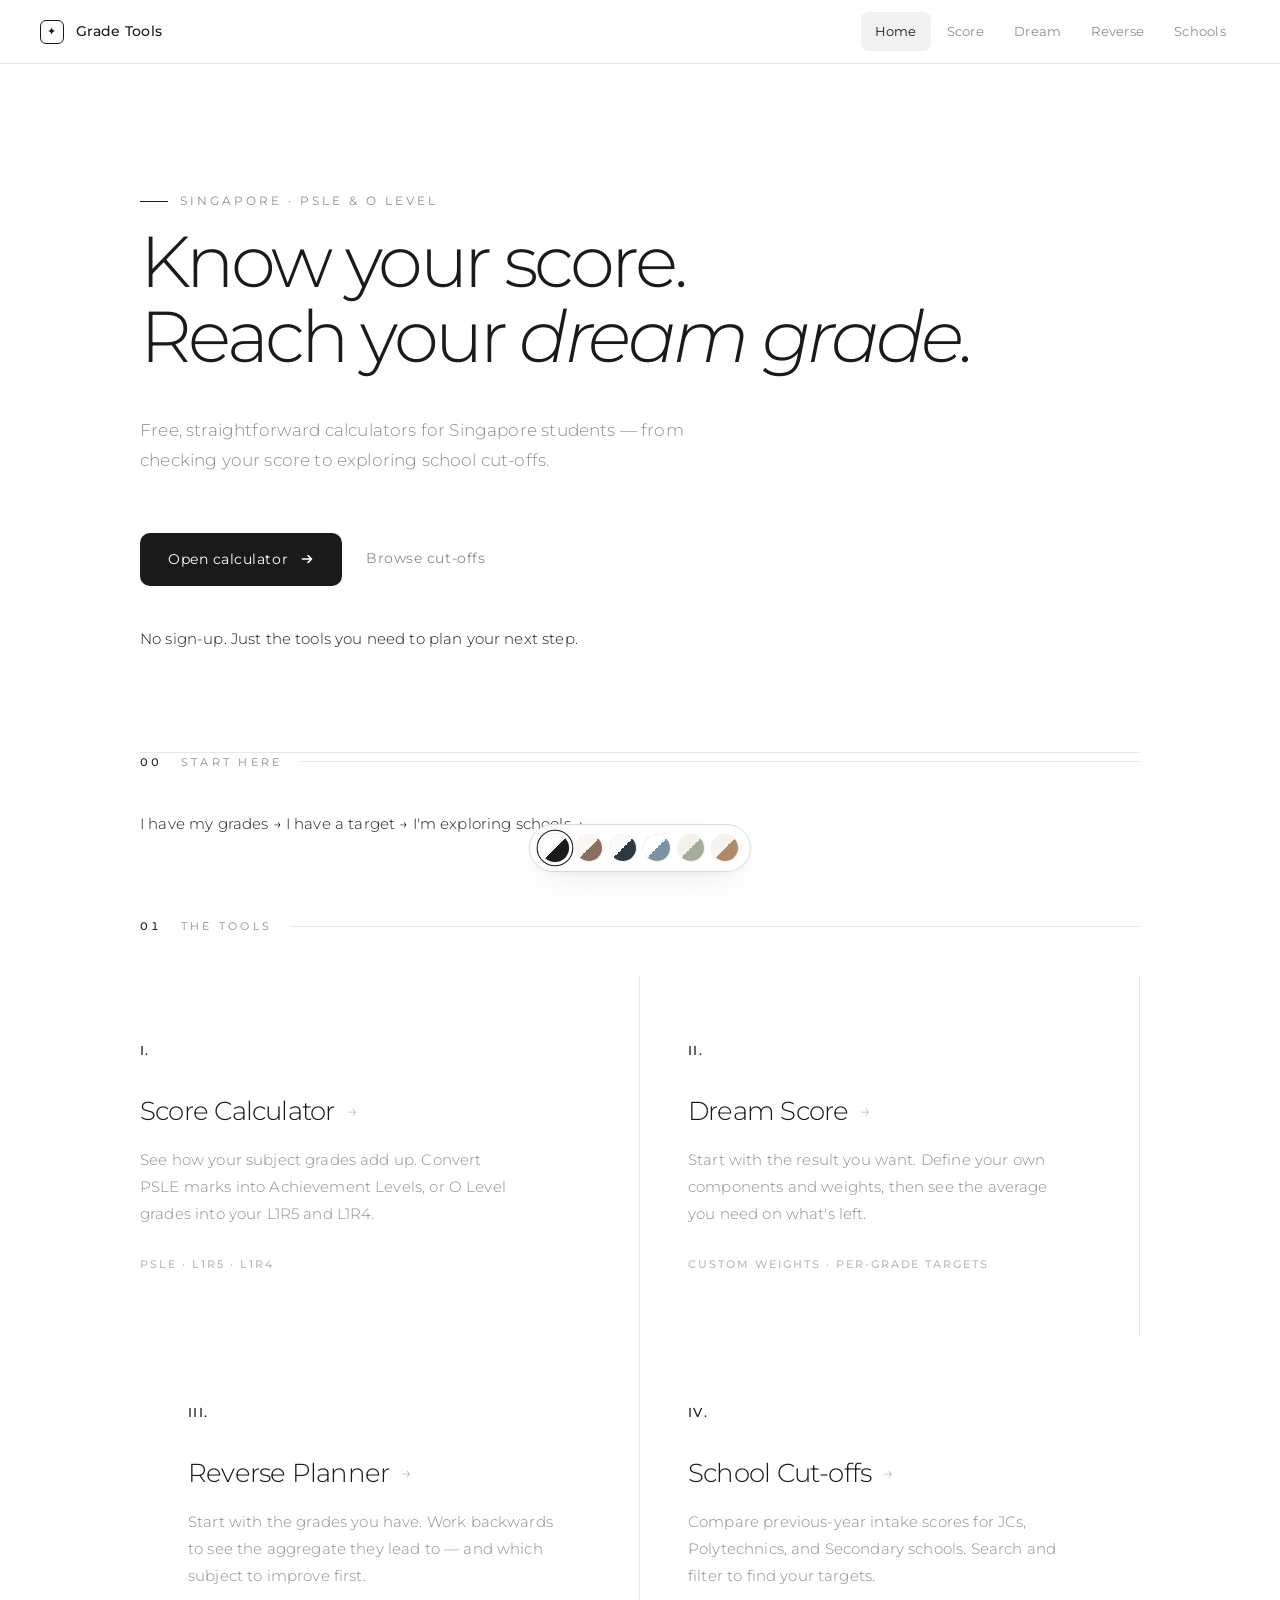
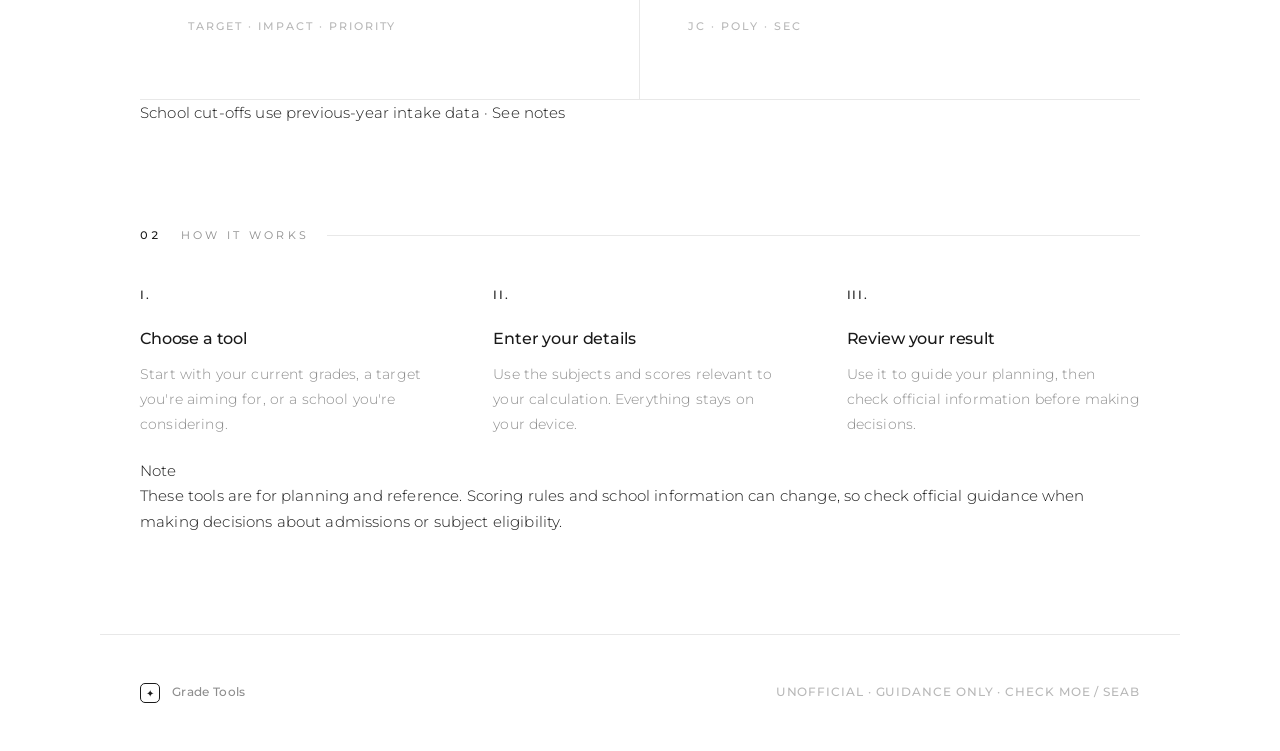
==== commit 8d992bd9: "Update index.html" ====
--- a/index.html
+++ b/index.html
@@ -4,7 +4,7 @@
 <meta charset="utf-8">
 <meta name="viewport" content="width=device-width,initial-scale=1">
 <title>Grade Tools — PSLE &amp; O Level</title>
-<meta name="description" content="Minimal, elegant calculators for Singapore students. Work out your PSLE or O Level aggregate, plan your dream grades, and see where your score can take you.">
+<meta name="description" content="Free calculators for Singapore students — PSLE and O Level aggregates, dream-score planning, and school cut-offs.">
 <link rel="preconnect" href="https://fonts.googleapis.com">
 <link rel="preconnect" href="https://fonts.gstatic.com" crossorigin>
 <link rel="stylesheet" href="style.css">
@@ -17,14 +17,17 @@
 </head>
 <body class="landing">
 
-<!-- Intro overlay -->
+<!-- ============ COVER / INTRO ============ -->
 <div class="intro" aria-hidden="true">
   <div class="intro-inner">
-    <div class="intro-word">Grade Tools</div>
-    <div class="intro-rule"></div>
+    <p class="intro-word">Grade Tools</p>
+    <p class="intro-motto" lang="zh-Hans">一步一脚印</p>
+    <p class="intro-translation">One step at a time.</p>
+    <span class="intro-rule"></span>
   </div>
 </div>
 
+<!-- ============ NAV ============ -->
 <nav>
   <a class="brand" href="index.html"><span class="mark">✦</span> <span>Grade Tools</span></a>
   <div class="links">
@@ -38,16 +41,15 @@
 
 <main>
 
-  <!-- HERO -->
+  <!-- ============ HERO ============ -->
   <section class="hero">
     <div>
       <span class="eyebrow">Singapore · PSLE &amp; O Level</span>
       <h1>Know your score.<br>Reach your <em>dream grade.</em></h1>
     </div>
     <p class="lead">
-      A quiet, focused set of tools for students who want clarity.
-      Work out your aggregate, see exactly what it takes to get where you're going,
-      and find out where your score can take you.
+      Free, straightforward calculators for Singapore students — from
+      checking your score to exploring school cut-offs.
     </p>
     <div class="hero-cta">
       <a href="basic.html" class="btn btn-primary">
@@ -58,60 +60,91 @@
       </a>
       <a href="schools.html" class="btn btn-ghost">Browse cut-offs</a>
     </div>
+    <p class="hero-note">No sign-up. Just the tools you need to plan your next step.</p>
   </section>
 
-  <!-- TOOLS -->
+  <!-- ============ 00 · START HERE ============ -->
+  <section class="start-guide" aria-label="Choose a starting point">
+    <div class="section-label"><span class="num">00</span> Start here</div>
+    <div class="start-guide__links">
+      <a href="basic.html">I have my grades <span>→</span></a>
+      <a href="dream.html">I have a target <span>→</span></a>
+      <a href="schools.html">I'm exploring schools <span>→</span></a>
+    </div>
+  </section>
+
+  <!-- ============ 01 · THE TOOLS ============ -->
   <section style="padding-top:80px">
     <div class="section-label"><span class="num">01</span> The tools</div>
     <div class="tools">
+
       <a class="tool" href="basic.html">
         <div class="icon">I.</div>
         <h3>Score Calculator <span class="arrow">→</span></h3>
-        <p>Convert raw marks into PSLE Achievement Levels, or turn O Level grades into your L1R5 and L1R4 aggregates.</p>
+        <p>See how your subject grades add up. Convert PSLE marks into Achievement Levels, or O Level grades into your L1R5 and L1R4.</p>
         <div class="meta">PSLE · L1R5 · L1R4</div>
       </a>
+
       <a class="tool" href="dream.html">
         <div class="icon">II.</div>
         <h3>Dream Score <span class="arrow">→</span></h3>
-        <p>Define your own components and weights, then see the exact average you need on what's left for every grade.</p>
+        <p>Start with the result you want. Define your own components and weights, then see the average you need on what's left.</p>
         <div class="meta">Custom weights · Per-grade targets</div>
       </a>
+
       <a class="tool" href="reverse.html">
         <div class="icon">III.</div>
         <h3>Reverse Planner <span class="arrow">→</span></h3>
-        <p>Enter your current grades and a target aggregate — see exactly which subjects to improve first.</p>
+        <p>Start with the grades you have. Work backwards to see the aggregate they lead to — and which subject to improve first.</p>
         <div class="meta">Target · Impact · Priority</div>
       </a>
+
       <a class="tool" href="schools.html">
         <div class="icon">IV.</div>
         <h3>School Cut-offs <span class="arrow">→</span></h3>
-        <p>Browse previous-year intake scores for JCs, Polytechnics, and Secondary schools. Search and filter.</p>
+        <p>Compare previous-year intake scores for JCs, Polytechnics, and Secondary schools. Search and filter to find your targets.</p>
         <div class="meta">JC · Poly · Sec</div>
       </a>
+
     </div>
+
+    <p class="data-note">
+      School cut-offs use <span>previous-year intake data</span> ·
+      <a href="schools.html">See notes</a>
+    </p>
   </section>
 
-  <!-- HOW IT WORKS -->
+  <!-- ============ 02 · HOW IT WORKS ============ -->
   <section class="how">
     <div class="section-label"><span class="num">02</span> How it works</div>
     <div class="steps">
       <div class="step">
         <div class="num">i.</div>
-        <h3>Enter your marks</h3>
-        <p>Type in your raw marks, grades, or assessment components. Everything stays on your device.</p>
+        <h3>Choose a tool</h3>
+        <p>Start with your current grades, a target you're aiming for, or a school you're considering.</p>
       </div>
       <div class="step">
         <div class="num">ii.</div>
-        <h3>See your score</h3>
-        <p>The tool converts your inputs into an aggregate or AL score, updating live as you type.</p>
+        <h3>Enter your details</h3>
+        <p>Use the subjects and scores relevant to your calculation. Everything stays on your device.</p>
       </div>
       <div class="step">
         <div class="num">iii.</div>
-        <h3>Plan your target</h3>
-        <p>Set your dream grade and find out the exact average you need on what's left — or which schools you're eligible for.</p>
+        <h3>Review your result</h3>
+        <p>Use it to guide your planning, then check official information before making decisions.</p>
       </div>
     </div>
   </section>
+
+  <!-- ============ 03 · A NOTE ON RESULTS ============ -->
+  <aside class="results-note" aria-label="About the results">
+    <p class="results-note__mark">Note</p>
+    <p>
+      These tools are for planning and reference. Scoring rules and school
+      information can change, so check official guidance when making decisions
+      about admissions or subject eligibility.
+    </p>
+  </aside>
 
 </main>
 
@@ -120,7 +153,7 @@
   <div>Unofficial · Guidance only · Check MOE / SEAB</div>
 </footer>
 
-<!-- PALETTE SWITCHER -->
+<!-- ============ PALETTE SWITCHER ============ -->
 <div class="palette-bar" role="group" aria-label="Colour palette">
   <button class="swatch" data-set="mono"    title="Pure Monochrome"  aria-label="Pure Monochrome"></button>
   <button class="swatch" data-set="warm"    title="Warm Minimal"     aria-label="Warm Minimal"></button>
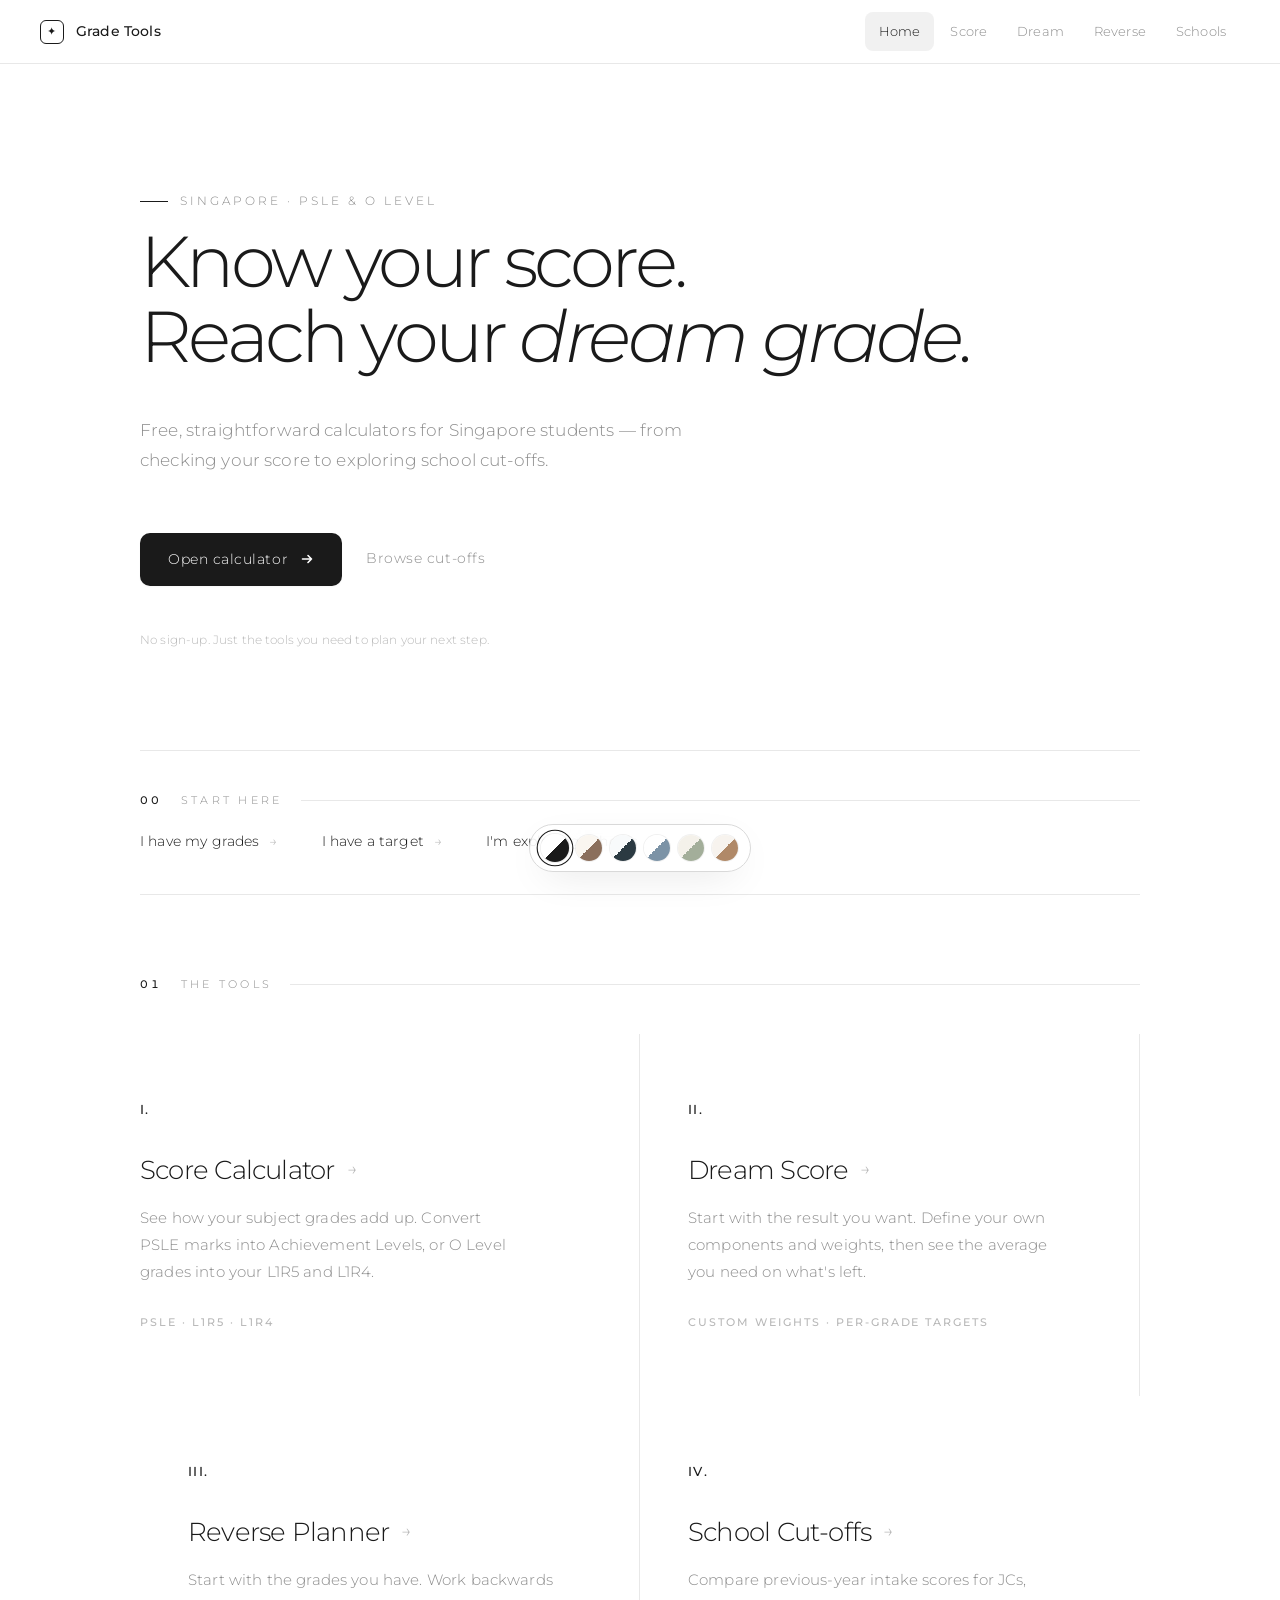
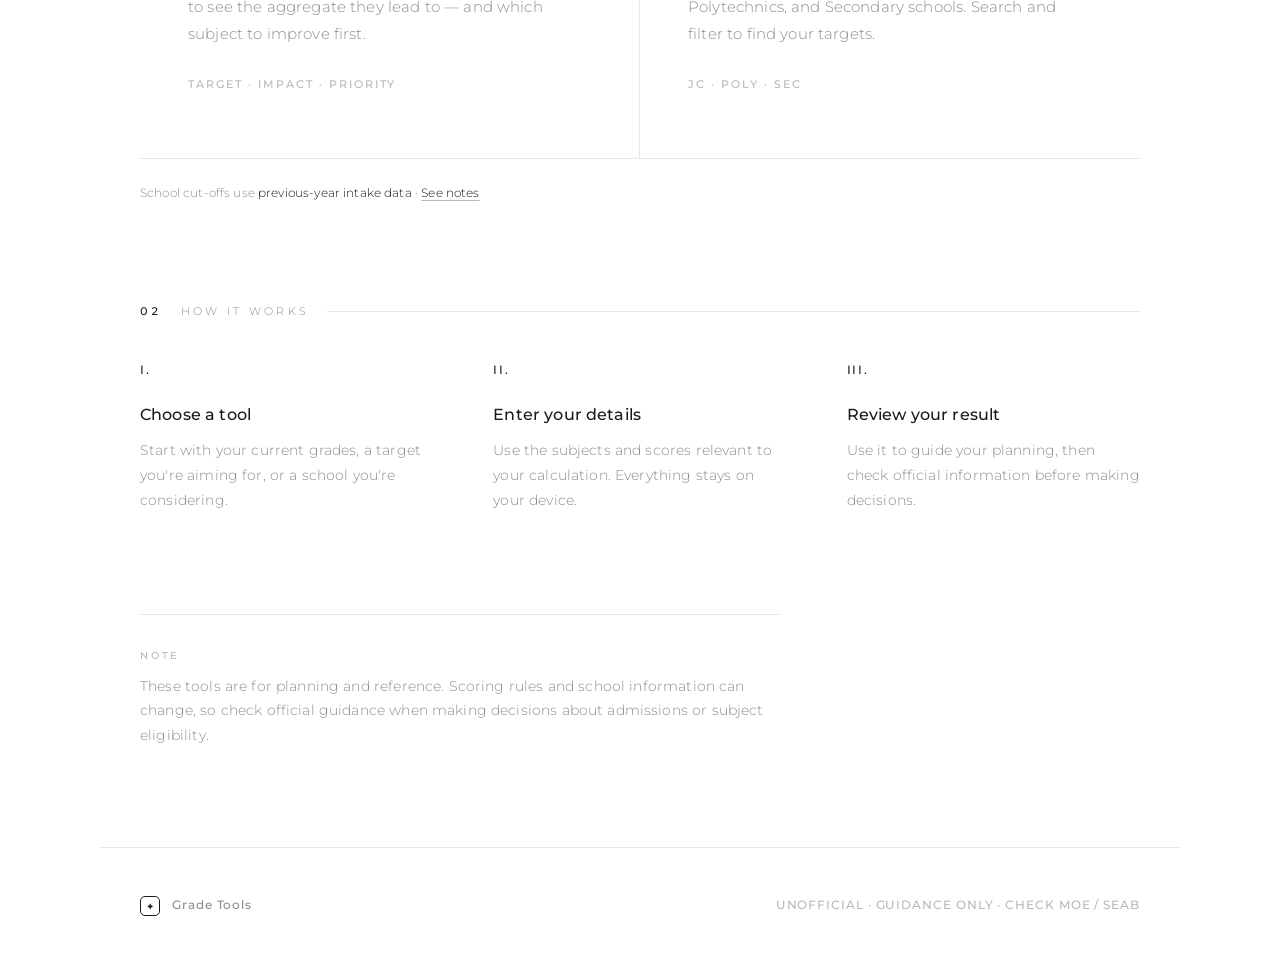
==== commit 2e868545: "Update index.html" ====
--- a/index.html
+++ b/index.html
@@ -17,7 +17,7 @@
 </head>
 <body class="landing">
 
-<!-- ============ COVER / INTRO ============ -->
+<!-- COVER / INTRO -->
 <div class="intro" aria-hidden="true">
   <div class="intro-inner">
     <p class="intro-word">Grade Tools</p>
@@ -27,7 +27,7 @@
   </div>
 </div>
 
-<!-- ============ NAV ============ -->
+<!-- NAV -->
 <nav>
   <a class="brand" href="index.html"><span class="mark">✦</span> <span>Grade Tools</span></a>
   <div class="links">
@@ -41,7 +41,6 @@
 
 <main>
 
-  <!-- ============ HERO ============ -->
   <section class="hero">
     <div>
       <span class="eyebrow">Singapore · PSLE &amp; O Level</span>
@@ -63,7 +62,6 @@
     <p class="hero-note">No sign-up. Just the tools you need to plan your next step.</p>
   </section>
 
-  <!-- ============ 00 · START HERE ============ -->
   <section class="start-guide" aria-label="Choose a starting point">
     <div class="section-label"><span class="num">00</span> Start here</div>
     <div class="start-guide__links">
@@ -73,7 +71,6 @@
     </div>
   </section>
 
-  <!-- ============ 01 · THE TOOLS ============ -->
   <section style="padding-top:80px">
     <div class="section-label"><span class="num">01</span> The tools</div>
     <div class="tools">
@@ -114,7 +111,6 @@
     </p>
   </section>
 
-  <!-- ============ 02 · HOW IT WORKS ============ -->
   <section class="how">
     <div class="section-label"><span class="num">02</span> How it works</div>
     <div class="steps">
@@ -136,7 +132,6 @@
     </div>
   </section>
 
-  <!-- ============ 03 · A NOTE ON RESULTS ============ -->
   <aside class="results-note" aria-label="About the results">
     <p class="results-note__mark">Note</p>
     <p>
@@ -153,7 +148,6 @@
   <div>Unofficial · Guidance only · Check MOE / SEAB</div>
 </footer>
 
-<!-- ============ PALETTE SWITCHER ============ -->
 <div class="palette-bar" role="group" aria-label="Colour palette">
   <button class="swatch" data-set="mono"    title="Pure Monochrome"  aria-label="Pure Monochrome"></button>
   <button class="swatch" data-set="warm"    title="Warm Minimal"     aria-label="Warm Minimal"></button>
@@ -164,21 +158,31 @@
 </div>
 
 <script>
+/* Palette */
 (function(){
-  var swatches = document.querySelectorAll('.swatch');
-  function setPalette(name){
+  var sw = document.querySelectorAll('.swatch');
+  function set(name){
     document.documentElement.dataset.palette = name;
-    try { localStorage.setItem('palette', name); } catch(e){}
-    swatches.forEach(function(s){
+    try{ localStorage.setItem('palette', name); }catch(e){}
+    sw.forEach(function(s){
       var on = s.dataset.set === name;
       s.classList.toggle('active', on);
       s.setAttribute('aria-pressed', on ? 'true' : 'false');
     });
   }
-  swatches.forEach(function(s){
-    s.addEventListener('click', function(){ setPalette(s.dataset.set); });
+  sw.forEach(function(s){
+    s.addEventListener('click', function(){ set(s.dataset.set); });
   });
-  setPalette(document.documentElement.dataset.palette || 'mono');
+  set(document.documentElement.dataset.palette || 'mono');
+})();
+
+/* Intro cleanup — removes overlay no matter what */
+(function(){
+  var intro = document.querySelector('.intro');
+  if(!intro) return;
+  setTimeout(function(){
+    if(intro && intro.parentNode) intro.parentNode.removeChild(intro);
+  }, 2500);
 })();
 </script>
 
--- a/style.css
+++ b/style.css
@@ -1,790 +1,248 @@
 @import url('https://fonts.googleapis.com/css2?family=Montserrat:ital,wght@0,300;0,400;0,500;0,600;1,300;1,400&display=swap');
 
-/* ============================================================
-   PALETTE 1 · PURE MONOCHROME  (default)
-   ============================================================ */
-:root{
-  --bg:#FFFFFF;
-  --surface:#F2F2F2;
-  --surface2:#EAEAEA;
-  --border:#D9D9D9;
-  --border-soft:#E8E8E8;
-  --text:#1A1A1A;
-  --muted:#8C8C8C;
-  --dim:#B8B8B8;
-  --accent:#1A1A1A;
-  --accent-soft:rgba(26,26,26,.06);
-  --good:#2F7D5B;
-  --warn:#B8801F;
-  --bad:#B94A4A;
-  --r:12px;
-  --nav-h:64px;
-}
-
-/* ============================================================
-   PALETTE 2 · WARM MINIMAL
-   ============================================================ */
-[data-palette="warm"]{
-  --bg:#FAF6F0;
-  --surface:#EFE7DC;
-  --surface2:#E5DBCB;
-  --border:#D8C7B4;
-  --border-soft:#E5D9C8;
-  --text:#3B332C;
-  --muted:#A89684;
-  --dim:#C4B49E;
-  --accent:#8B6F5C;
-  --accent-soft:rgba(139,111,92,.1);
-  --good:#5B7A5B;
-  --warn:#A8763A;
-  --bad:#A85454;
-}
-
-/* ============================================================
-   PALETTE 3 · COOL MINIMAL
-   ============================================================ */
-[data-palette="cool"]{
-  --bg:#F8FAFB;
-  --surface:#E7ECEF;
-  --surface2:#DCE3E8;
-  --border:#CBD5DB;
-  --border-soft:#DEE5EA;
-  --text:#2B3A42;
-  --muted:#7D8F9B;
-  --dim:#A7B5BE;
-  --accent:#2B3A42;
-  --accent-soft:rgba(43,58,66,.08);
-  --good:#3B7A6B;
-  --warn:#B07A2E;
-  --bad:#A84F4F;
-}
-
-/* ============================================================
-   PALETTE 4 · SCANDINAVIAN
-   ============================================================ */
-[data-palette="scandi"]{
-  --bg:#FFFFFF;
-  --surface:#F1EDE8;
-  --surface2:#E8E2DA;
-  --border:#D9CFC1;
-  --border-soft:#EAE4DC;
-  --text:#2E2A26;
-  --muted:#8A8A8A;
-  --dim:#B5B5B5;
-  --accent:#7C93A6;
-  --accent-soft:rgba(124,147,166,.12);
-  --good:#5B8A6F;
-  --warn:#B8813A;
-  --bad:#B06060;
-}
-
-/* ============================================================
-   PALETTE 5 · JAPANDI
-   ============================================================ */
-[data-palette="japandi"]{
-  --bg:#F4F1EA;
-  --surface:#E3DAC9;
-  --surface2:#D9CEB9;
-  --border:#C7B9A5;
-  --border-soft:#DED3BF;
-  --text:#2E2A26;
-  --muted:#8A7E6D;
-  --dim:#B0A594;
-  --accent:#A3AE9A;
-  --accent-soft:rgba(163,174,154,.14);
-  --good:#7A8E68;
-  --warn:#B08A4A;
-  --bad:#A85555;
-}
-
-/* ============================================================
-   PALETTE 6 · DESERT MINIMAL
-   ============================================================ */
-[data-palette="desert"]{
-  --bg:#F7F3EE;
-  --surface:#E8DCCF;
-  --surface2:#DED0C0;
-  --border:#D2BBA5;
-  --border-soft:#E2D4C1;
-  --text:#4A3628;
-  --muted:#B08968;
-  --dim:#C9B29A;
-  --accent:#B08968;
-  --accent-soft:rgba(176,137,104,.12);
-  --good:#6B8A5B;
-  --warn:#B8801F;
-  --bad:#A85555;
-}
-
-/* ============================================================
-   RESET · BASE
-   ============================================================ */
-*{box-sizing:border-box;margin:0;padding:0}
-html{scroll-behavior:smooth}
-body{
-  font-family:'Montserrat',-apple-system,BlinkMacSystemFont,"Segoe UI",Roboto,sans-serif;
-  font-size:15px;line-height:1.7;
-  font-weight:300;letter-spacing:.01em;
-  background:var(--bg);color:var(--text);min-height:100vh;
-  -webkit-font-smoothing:antialiased;overflow-x:hidden;
-}
-a{color:inherit;text-decoration:none}
-button{font:inherit;cursor:pointer;border:none;background:none;color:inherit}
-input,select{font:inherit;color:inherit}
+:root{--bg:#fff;--surface:#f2f2f2;--surface2:#eaeaea;--border:#d9d9d9;--border-soft:#e8e8e8;--text:#1a1a1a;--muted:#8c8c8c;--dim:#b8b8b8;--accent:#1a1a1a;--accent-soft:rgba(26,26,26,.06);--good:#2f7d5b;--warn:#b8801f;--bad:#b94a4a;--r:12px;--nav-h:64px}
+[data-palette=warm]{--bg:#faf6f0;--surface:#efe7dc;--surface2:#e5dbcb;--border:#d8c7b4;--border-soft:#e5d9c8;--text:#3b332c;--muted:#a89684;--dim:#c4b49e;--accent:#8b6f5c;--accent-soft:rgba(139,111,92,.1);--good:#5b7a5b;--warn:#a8763a;--bad:#a85454}
+[data-palette=cool]{--bg:#f8fafb;--surface:#e7ecef;--surface2:#dce3e8;--border:#cbd5db;--border-soft:#dee5ea;--text:#2b3a42;--muted:#7d8f9b;--dim:#a7b5be;--accent:#2b3a42;--accent-soft:rgba(43,58,66,.08);--good:#3b7a6b;--warn:#b07a2e;--bad:#a84f4f}
+[data-palette=scandi]{--bg:#fff;--surface:#f1ede8;--surface2:#e8e2da;--border:#d9cfc1;--border-soft:#eae4dc;--text:#2e2a26;--muted:#8a8a8a;--dim:#b5b5b5;--accent:#7c93a6;--accent-soft:rgba(124,147,166,.12);--good:#5b8a6f;--warn:#b8813a;--bad:#b06060}
+[data-palette=japandi]{--bg:#f4f1ea;--surface:#e3dac9;--surface2:#d9ceb9;--border:#c7b9a5;--border-soft:#ded3bf;--text:#2e2a26;--muted:#8a7e6d;--dim:#b0a594;--accent:#a3ae9a;--accent-soft:rgba(163,174,154,.14);--good:#7a8e68;--warn:#b08a4a;--bad:#a85555}
+[data-palette=desert]{--bg:#f7f3ee;--surface:#e8dccf;--surface2:#ded0c0;--border:#d2bba5;--border-soft:#e2d4c1;--text:#4a3628;--muted:#b08968;--dim:#c9b29a;--accent:#b08968;--accent-soft:rgba(176,137,104,.12);--good:#6b8a5b;--warn:#b8801f;--bad:#a85555}
+
+*{box-sizing:border-box;margin:0;padding:0}html{scroll-behavior:smooth}
+body{font:300 15px/1.7 Montserrat,-apple-system,BlinkMacSystemFont,"Segoe UI",Roboto,sans-serif;letter-spacing:.01em;background:var(--bg);color:var(--text);min-height:100vh;-webkit-font-smoothing:antialiased;overflow-x:hidden}
+a{color:inherit;text-decoration:none}button{font:inherit;cursor:pointer;border:none;background:none;color:inherit}input,select{font:inherit;color:inherit}
 ::selection{background:var(--accent-soft);color:var(--text)}
 
-/* Smooth cross-fade when palette changes */
-body, nav, main, footer,
-.card, .tool, .stat, .step,
-.psle-total,
-input, select, .tabs, .add, .bar, .bar .fill, .bar .proj,
-h1, h2, h3, p, .lead, .eyebrow, .section-label, .step .num, .step p,
-.stat .k, .stat .v, .stat .g, .legend, .dot,
-.btn, .btn-primary, .btn-ghost,
-.gpill, .al-badge, .warnbar, .wtot,
-footer .foot-brand .mark, nav .brand .mark,
-.palette-bar, .swatch::after, .stepper, .stepper button, .stepper span{
-  transition: background-color .55s ease, border-color .55s ease,
-              color .55s ease, box-shadow .55s ease;
-}
-
-/* ============================================================
-   INTRO
-   ============================================================ */
-.intro{
-  position:fixed;inset:0;z-index:1000;display:grid;place-items:center;
-  background:var(--surface);
-  animation:introOut .8s cubic-bezier(.4,0,.2,1) 1.4s forwards;
-}
+body,nav,main,footer,.card,.tool,.stat,.step,.psle-total,input,select,.tabs,.add,.bar,.bar .fill,.bar .proj,h1,h2,h3,p,.lead,.eyebrow,.section-label,.step .num,.step p,.stat .k,.stat .v,.stat .g,.legend,.dot,.btn,.btn-primary,.btn-ghost,.gpill,.al-badge,.warnbar,.wtot,footer .foot-brand .mark,nav .brand .mark,.palette-bar,.swatch::after,.stepper,.stepper button,.stepper span,.start-guide,.start-guide__links a,.start-guide__links a span,.data-note,.data-note a,.results-note,.results-note__mark,.hero-note,.intro-word,.intro-motto,.intro-translation,.intro-rule,table,th,td{transition:background-color .55s,border-color .55s,color .55s,box-shadow .55s}
+
+.intro{position:fixed;inset:0;z-index:1000;display:grid;place-items:center;background:var(--surface);animation:introOut .7s cubic-bezier(.4,0,.2,1) 1.9s forwards}
 @keyframes introOut{to{opacity:0;visibility:hidden}}
-.intro-inner{text-align:center;transform:translateY(-10px)}
-.intro-word{
-  font-size:14px;letter-spacing:.6em;text-transform:uppercase;
-  font-weight:400;color:var(--text);
-  animation:introWord 1s cubic-bezier(.2,.9,.3,1) .2s both;
-}
-@keyframes introWord{
-  from{opacity:0;letter-spacing:1em;filter:blur(6px)}
-  to{opacity:1;letter-spacing:.6em;filter:blur(0)}
-}
-.intro-rule{
-  height:1px;width:40px;margin:24px auto 0;
-  background:var(--accent);
-  animation:introRule .8s cubic-bezier(.2,.9,.3,1) .7s both;
-}
+.intro-inner{text-align:center;transform:translateY(-8px)}
+.intro-word{font-size:13px;letter-spacing:.6em;text-transform:uppercase;font-weight:500;animation:introWord 1s cubic-bezier(.2,.9,.3,1) .15s both}
+@keyframes introWord{from{opacity:0;letter-spacing:1em;filter:blur(5px)}to{opacity:1;letter-spacing:.6em;filter:blur(0)}}
+.intro-motto{font-size:1.35rem;letter-spacing:.18em;margin:22px 0 0;animation:introFade .8s cubic-bezier(.2,.9,.3,1) .55s both}
+.intro-translation{font-size:.75rem;letter-spacing:.14em;color:var(--muted);font-style:italic;margin:10px 0 0;animation:introFade .8s cubic-bezier(.2,.9,.3,1) .75s both}
+@keyframes introFade{from{opacity:0;transform:translateY(6px)}to{opacity:1;transform:none}}
+.intro-rule{display:block;height:1px;width:40px;margin:22px auto 0;background:var(--accent);transform-origin:center;animation:introRule .7s cubic-bezier(.2,.9,.3,1) 1s both}
 @keyframes introRule{from{transform:scaleX(0)}to{transform:scaleX(1)}}
-
-body.landing > nav,
-body.landing > main,
-body.landing > footer{
-  animation:contentIn 1s cubic-bezier(.2,.9,.3,1) 1.5s both;
-}
+body.landing>nav,body.landing>main,body.landing>footer{animation:contentIn 1s cubic-bezier(.2,.9,.3,1) 2.15s both}
 @keyframes contentIn{from{opacity:0}to{opacity:1}}
 
-/* ============================================================
-   NAV
-   ============================================================ */
-nav{
-  position:sticky;top:0;z-index:50;height:var(--nav-h);display:flex;align-items:center;
-  background:color-mix(in srgb, var(--bg) 82%, transparent);
-  backdrop-filter:blur(16px) saturate(180%);
-  -webkit-backdrop-filter:blur(16px) saturate(180%);
-  border-bottom:1px solid var(--border-soft);padding:0 40px;
-}
-nav .brand{
-  display:flex;align-items:center;gap:12px;
-  font-weight:500;font-size:14px;letter-spacing:.02em;
-}
-nav .brand .mark{
-  width:24px;height:24px;border-radius:6px;
-  border:1px solid var(--accent);
-  display:grid;place-items:center;font-size:11px;color:var(--accent);
-  font-weight:500;flex-shrink:0;
-}
+nav{position:sticky;top:0;z-index:50;height:var(--nav-h);display:flex;align-items:center;background:color-mix(in srgb,var(--bg) 82%,transparent);backdrop-filter:blur(16px) saturate(180%);-webkit-backdrop-filter:blur(16px) saturate(180%);border-bottom:1px solid var(--border-soft);padding:0 40px}
+nav .brand{display:flex;align-items:center;gap:12px;font-weight:500;font-size:14px}
+nav .brand .mark{width:24px;height:24px;border-radius:6px;border:1px solid var(--accent);display:grid;place-items:center;font-size:11px;color:var(--accent);font-weight:500;flex-shrink:0}
 nav .links{margin-left:auto;display:flex;gap:2px;flex-wrap:nowrap}
-nav .links a{
-  padding:8px 14px;border-radius:8px;font-size:13px;color:var(--muted);
-  font-weight:400;letter-spacing:.02em;
-  transition:color .15s, background-color .15s;
-  white-space:nowrap;
-}
+nav .links a{padding:8px 14px;border-radius:8px;font-size:13px;color:var(--muted);white-space:nowrap;transition:color .15s,background-color .15s}
 nav .links a:hover{color:var(--text)}
 nav .links a.active{color:var(--text);background:var(--accent-soft)}
 
-/* ============================================================
-   LAYOUT
-   ============================================================ */
 main{max-width:1080px;margin:0 auto;padding:0 40px}
-.wrap{max-width:960px;margin:0 auto;padding:40px 24px 80px}
-.wrap.wide{max-width:1080px}
-
-h1{
-  font-size:clamp(32px,5vw,52px);line-height:1.1;
-  letter-spacing:-.04em;font-weight:300;margin-bottom:16px;
-}
-h1 em{font-style:italic;font-weight:300;color:var(--accent)}
-.lead{
-  color:var(--muted);font-size:16px;line-height:1.8;
-  max-width:560px;font-weight:300;letter-spacing:.01em;
-}
-h2{
-  font-size:11px;letter-spacing:.25em;text-transform:uppercase;
-  color:var(--muted);font-weight:500;margin-bottom:22px;
-}
-
-/* ============================================================
-   HERO
-   ============================================================ */
-.hero{
-  padding:120px 0 100px;
-  display:grid;grid-template-columns:1fr;gap:40px;
-  border-bottom:1px solid var(--border-soft);
-  position:relative;
-}
-.hero .eyebrow{
-  display:inline-flex;align-items:center;gap:12px;
-  font-size:12px;letter-spacing:.25em;text-transform:uppercase;
-  color:var(--muted);font-weight:400;margin-bottom:12px;
-  animation:heroIn .9s cubic-bezier(.2,.9,.3,1) 1.6s both;
-}
-.hero .eyebrow::before{
-  content:"";width:28px;height:1px;background:var(--accent);
-}
-.hero h1{
-  font-size:clamp(40px,7vw,72px);line-height:1.05;
-  letter-spacing:-.05em;font-weight:300;
-  margin:0;max-width:900px;
-  animation:heroIn 1s cubic-bezier(.2,.9,.3,1) 1.65s both;
-}
-.hero h1 em{font-weight:300}
-.hero .lead{
-  font-size:17px;line-height:1.8;max-width:600px;
-  color:var(--muted);
-  animation:heroIn 1s cubic-bezier(.2,.9,.3,1) 1.75s both;
-}
-.hero-cta{
-  display:flex;gap:20px;flex-wrap:wrap;align-items:center;
-  animation:heroIn 1s cubic-bezier(.2,.9,.3,1) 1.85s both;
-  margin-top:16px;
-}
+h1{font-size:clamp(32px,5vw,52px);line-height:1.1;letter-spacing:-.04em;font-weight:300;margin-bottom:16px}
+h1 em{font-style:italic;color:var(--accent)}
+.lead{color:var(--muted);font-size:16px;line-height:1.8;max-width:560px}
+h2{font-size:11px;letter-spacing:.25em;text-transform:uppercase;color:var(--muted);font-weight:500;margin-bottom:22px}
+
+.hero{padding:120px 0 100px;display:grid;gap:40px;border-bottom:1px solid var(--border-soft)}
+.hero .eyebrow{display:inline-flex;align-items:center;gap:12px;font-size:12px;letter-spacing:.25em;text-transform:uppercase;color:var(--muted);margin-bottom:12px;animation:heroIn .9s cubic-bezier(.2,.9,.3,1) 2.25s both}
+.hero .eyebrow::before{content:"";width:28px;height:1px;background:var(--accent)}
+.hero h1{font-size:clamp(40px,7vw,72px);line-height:1.05;letter-spacing:-.05em;font-weight:300;margin:0;max-width:900px;animation:heroIn 1s cubic-bezier(.2,.9,.3,1) 2.3s both}
+.hero .lead{font-size:17px;max-width:600px;animation:heroIn 1s cubic-bezier(.2,.9,.3,1) 2.4s both}
+.hero-cta{display:flex;gap:20px;flex-wrap:wrap;align-items:center;margin-top:16px;animation:heroIn 1s cubic-bezier(.2,.9,.3,1) 2.5s both}
+.hero-note{font-size:12px;color:var(--dim);margin-top:4px;animation:heroIn 1s cubic-bezier(.2,.9,.3,1) 2.6s both}
 @keyframes heroIn{from{opacity:0;transform:translateY(16px)}to{opacity:1;transform:none}}
-
-/* ============================================================
-   BUTTONS
-   ============================================================ */
-.btn{
-  display:inline-flex;align-items:center;gap:12px;
-  padding:15px 28px;border-radius:10px;
-  font-size:13.5px;font-weight:400;letter-spacing:.04em;
-  transition:all .25s cubic-bezier(.2,.9,.3,1);white-space:nowrap;
-}
-.btn svg{transition:transform .25s ease}
-.btn-primary{
-  background:var(--text);color:var(--bg);
-  box-shadow:0 1px 2px rgba(0,0,0,.04);
-}
-.btn-primary:hover{
-  transform:translateY(-2px);
-  box-shadow:0 12px 28px -12px rgba(0,0,0,.28);
-}
+body:not(.landing) .hero .eyebrow{animation-delay:.1s}
+body:not(.landing) .hero h1{animation-delay:.2s}
+body:not(.landing) .hero .lead{animation-delay:.3s}
+body:not(.landing) .hero-cta{animation-delay:.4s}
+body:not(.landing) .hero-note{animation-delay:.5s}
+
+.btn{display:inline-flex;align-items:center;gap:12px;padding:15px 28px;border-radius:10px;font-size:13.5px;letter-spacing:.04em;white-space:nowrap;transition:all .25s cubic-bezier(.2,.9,.3,1)}
+.btn svg{transition:transform .25s}
+.btn-primary{background:var(--text);color:var(--bg);box-shadow:0 1px 2px rgba(0,0,0,.04)}
+.btn-primary:hover{transform:translateY(-2px);box-shadow:0 12px 28px -12px rgba(0,0,0,.28)}
 .btn-primary:hover svg{transform:translateX(4px)}
-.btn-ghost{
-  color:var(--muted);padding:15px 4px;
-  border-bottom:1px solid transparent;
-}
-.btn-ghost:hover{
-  color:var(--text);
-  border-bottom-color:var(--accent);
-}
-
-/* ============================================================
-   SECTION LABEL
-   ============================================================ */
-.section-label{
-  display:flex;align-items:center;gap:18px;
-  font-size:11px;letter-spacing:.3em;text-transform:uppercase;
-  color:var(--muted);font-weight:400;margin-bottom:40px;
-}
-.section-label::after{
-  content:"";flex:1;height:1px;background:var(--border-soft);
-}
-.section-label .num{
-  color:var(--accent);font-weight:500;
-  font-variant-numeric:tabular-nums;
-}
-
-/* ============================================================
-   TOOL CARDS  (landing page)
-   ============================================================ */
-.tools{
-  display:grid;grid-template-columns:1fr 1fr;gap:0;
-  border-bottom:1px solid var(--border-soft);
-}
-.tool{
-  display:block;padding:64px 48px;position:relative;
-  border-right:1px solid var(--border-soft);
-}
+.btn-ghost{color:var(--muted);padding:15px 4px;border-bottom:1px solid transparent}
+.btn-ghost:hover{color:var(--text);border-bottom-color:var(--accent)}
+
+.section-label{display:flex;align-items:center;gap:18px;font-size:11px;letter-spacing:.3em;text-transform:uppercase;color:var(--muted);margin-bottom:40px}
+.section-label::after{content:"";flex:1;height:1px;background:var(--border-soft)}
+.section-label .num{color:var(--accent);font-weight:500;font-variant-numeric:tabular-nums}
+
+.start-guide{padding:40px 0;border-bottom:1px solid var(--border-soft)}
+.start-guide .section-label{margin-bottom:20px}
+.start-guide__links{display:flex;flex-wrap:wrap;gap:14px 44px}
+.start-guide__links a{display:inline-flex;align-items:center;gap:10px;font-size:14px;transition:color .2s}
+.start-guide__links a span{color:var(--dim);transition:transform .25s cubic-bezier(.2,.9,.3,1),color .25s}
+.start-guide__links a:hover{color:var(--accent)}
+.start-guide__links a:hover span{transform:translateX(4px);color:var(--accent)}
+
+.tools{display:grid;grid-template-columns:1fr 1fr;border-bottom:1px solid var(--border-soft)}
+.tool{display:block;padding:64px 48px;border-right:1px solid var(--border-soft)}
 .tool:last-child{border-right:none}
-@media(min-width:681px){
-  .tool:first-child{padding-left:0}
-  .tool:last-child{padding-right:0}
-}
+@media(min-width:681px){.tool:first-child{padding-left:0}.tool:last-child{padding-right:0}}
 .tool:hover{background:var(--accent-soft)}
-.tool .icon{
-  font-size:13px;color:var(--accent);
-  margin-bottom:28px;letter-spacing:.1em;
-  font-weight:500;text-transform:uppercase;
-  font-variant-numeric:tabular-nums;
-}
-.tool h3{
-  font-size:26px;font-weight:300;letter-spacing:-.03em;
-  margin-bottom:12px;display:flex;align-items:center;gap:12px;
-}
-.tool h3 .arrow{
-  font-size:18px;color:var(--dim);
-  transition:transform .3s ease,color .3s ease;
-}
+.tool .icon{font-size:13px;color:var(--accent);margin-bottom:28px;letter-spacing:.1em;font-weight:500;text-transform:uppercase}
+.tool h3{font-size:26px;font-weight:300;letter-spacing:-.03em;margin-bottom:12px;display:flex;align-items:center;gap:12px}
+.tool h3 .arrow{font-size:18px;color:var(--dim);transition:transform .3s,color .3s}
 .tool:hover h3 .arrow{transform:translateX(6px);color:var(--accent)}
-.tool p{
-  color:var(--muted);font-size:15px;line-height:1.8;
-  max-width:380px;font-weight:300;
-}
-.tool .meta{
-  margin-top:28px;font-size:11px;color:var(--dim);
-  letter-spacing:.18em;text-transform:uppercase;font-weight:500;
-}
-
-/* ============================================================
-   HOW IT WORKS  (landing page)
-   ============================================================ */
+.tool p{color:var(--muted);font-size:15px;line-height:1.8;max-width:380px}
+.tool .meta{margin-top:28px;font-size:11px;color:var(--dim);letter-spacing:.18em;text-transform:uppercase;font-weight:500}
+
+.data-note{margin:24px 0 0;color:var(--muted);font-size:12px;line-height:1.6}
+.data-note span{color:var(--text)}
+.data-note a{color:var(--text);text-decoration:underline;text-underline-offset:3px;text-decoration-color:var(--dim);transition:color .15s,text-decoration-color .15s}
+.data-note a:hover{color:var(--accent);text-decoration-color:var(--accent)}
+
 .how{padding:100px 0 20px}
-.steps{
-  display:grid;grid-template-columns:repeat(3,1fr);gap:60px;
-}
-.step .num{
-  font-size:12px;color:var(--accent);
-  letter-spacing:.15em;font-weight:500;
-  text-transform:uppercase;margin-bottom:20px;
-}
-.step h3{
-  font-size:16px;font-weight:500;
-  letter-spacing:-.01em;margin-bottom:10px;
-}
+.steps{display:grid;grid-template-columns:repeat(3,1fr);gap:60px}
+.step .num{font-size:12px;color:var(--accent);letter-spacing:.15em;font-weight:500;text-transform:uppercase;margin-bottom:20px}
+.step h3{font-size:16px;font-weight:500;margin-bottom:10px}
 .step p{font-size:14px;color:var(--muted);line-height:1.8}
 
-/* ============================================================
-   CARDS  (interior pages)
-   ============================================================ */
-.card{
-  background:var(--surface);border:1px solid var(--border);
-  border-radius:var(--r);padding:28px;margin-bottom:16px;
-}
-.card.tight{padding:20px 22px}
-
-/* ============================================================
-   TABS
-   ============================================================ */
-.tabs{
-  display:inline-flex;border:1px solid var(--border);
-  border-radius:10px;padding:3px;margin-bottom:28px;gap:2px;
-  flex-wrap:wrap;
-}
-.tabs button{
-  padding:9px 20px;border-radius:7px;
-  font-size:13px;color:var(--muted);font-weight:400;
-  letter-spacing:.03em;transition:all .15s;
-}
+.results-note{margin-top:80px;padding:32px 0 0;border-top:1px solid var(--border-soft);max-width:640px}
+.results-note__mark{display:block;font-size:10px;letter-spacing:.28em;text-transform:uppercase;color:var(--dim);font-weight:500;margin-bottom:10px}
+.results-note p:not(.results-note__mark){color:var(--muted);font-size:14px;line-height:1.75}
+
+.card{background:var(--surface);border:1px solid var(--border);border-radius:var(--r);padding:28px;margin-bottom:16px}
+
+.tabs{display:inline-flex;border:1px solid var(--border);border-radius:10px;padding:3px;margin-bottom:28px;gap:2px;flex-wrap:wrap}
+.tabs button{padding:9px 20px;border-radius:7px;font-size:13px;color:var(--muted);transition:all .15s}
 .tabs button.active{background:var(--bg);color:var(--text);box-shadow:0 1px 3px rgba(0,0,0,.06)}
 .tab-panel{display:none}
-.tab-panel.active{display:block;animation:fade .3s ease}
+.tab-panel.active{display:block;animation:fade .3s}
 @keyframes fade{from{opacity:0;transform:translateY(3px)}to{opacity:1;transform:none}}
 
-/* ============================================================
-   INPUTS
-   ============================================================ */
-label{
-  display:block;font-size:11px;color:var(--muted);
-  margin-bottom:10px;font-weight:500;
-  letter-spacing:.15em;text-transform:uppercase;
-}
-input,select{
-  width:100%;background:var(--bg);border:1px solid var(--border);
-  color:var(--text);border-radius:9px;padding:13px 15px;
-  font-size:14px;font-weight:400;letter-spacing:.01em;
-  transition:border-color .2s, box-shadow .2s;
-}
-input:focus,select:focus{
-  outline:none;border-color:var(--accent);
-  box-shadow:0 0 0 3px var(--accent-soft);
-}
+label{display:block;font-size:11px;color:var(--muted);margin-bottom:10px;font-weight:500;letter-spacing:.15em;text-transform:uppercase}
+input,select{width:100%;background:var(--bg);border:1px solid var(--border);color:var(--text);border-radius:9px;padding:13px 15px;font-size:14px;transition:border-color .2s,box-shadow .2s}
+input:focus,select:focus{outline:none;border-color:var(--accent);box-shadow:0 0 0 3px var(--accent-soft)}
 input::placeholder{color:var(--dim)}
-input[type="radio"]{width:auto;accent-color:var(--accent)}
-
-/* ============================================================
-   SUBJECT GRID
-   ============================================================ */
-.subj-grid{
-  display:grid;grid-template-columns:1.4fr 1fr 1fr 1fr .9fr 32px;
-  gap:12px;align-items:center;padding:8px 0;
-}
-.subj-head{
-  font-size:11px;text-transform:uppercase;letter-spacing:.15em;
-  color:var(--muted);padding:0 0 12px;font-weight:500;
-  border-bottom:1px solid var(--border);margin-bottom:8px;
-}
+input[type=radio]{width:auto;accent-color:var(--accent)}
+
+.subj-grid{display:grid;grid-template-columns:1.4fr 1fr 1fr 1fr .9fr 32px;gap:12px;align-items:center;padding:8px 0}
+.subj-head{font-size:11px;text-transform:uppercase;letter-spacing:.15em;color:var(--muted);padding:0 0 12px;font-weight:500;border-bottom:1px solid var(--border);margin-bottom:8px}
 .subj-grid input{padding:10px 12px;font-size:13.5px}
-.del{
-  width:32px;height:32px;border-radius:8px;
-  border:1px solid var(--border);color:var(--dim);
-  display:grid;place-items:center;font-size:16px;line-height:1;
-  transition:all .15s;
-}
+.del{width:32px;height:32px;border-radius:8px;border:1px solid var(--border);color:var(--dim);display:grid;place-items:center;font-size:16px;line-height:1;transition:all .15s}
 .del:hover{border-color:var(--bad);color:var(--bad)}
-.pct{
-  font-size:13px;color:var(--muted);text-align:right;
-  font-variant-numeric:tabular-nums;padding-right:2px;
-}
+.pct{font-size:13px;color:var(--muted);text-align:right;font-variant-numeric:tabular-nums;padding-right:2px}
 .pct.good{color:var(--good)}
 .pct.bad{color:var(--bad)}
 
-.add{
-  margin-top:16px;width:100%;padding:13px;
-  border:1px dashed var(--border);border-radius:9px;
-  color:var(--muted);font-size:13px;font-weight:500;
-  letter-spacing:.03em;transition:all .15s;
-}
-.add:hover{
-  border-color:var(--accent);color:var(--accent);
-  background:var(--accent-soft);
-}
-
-/* ============================================================
-   STEPPER  (number-of-subjects control)
-   ============================================================ */
-.stepper{
-  display:inline-flex;align-items:center;
-  border:1px solid var(--border);border-radius:9px;overflow:hidden;
-  background:var(--bg);
-}
-.stepper button{
-  width:40px;height:42px;font-size:18px;line-height:1;color:var(--muted);
-  transition:background .15s,color .15s;
-}
+.add{margin-top:16px;width:100%;padding:13px;border:1px dashed var(--border);border-radius:9px;color:var(--muted);font-size:13px;font-weight:500;transition:all .15s}
+.add:hover{border-color:var(--accent);color:var(--accent);background:var(--accent-soft)}
+
+.stepper{display:inline-flex;align-items:center;border:1px solid var(--border);border-radius:9px;overflow:hidden;background:var(--bg)}
+.stepper button{width:40px;height:42px;font-size:18px;line-height:1;color:var(--muted);transition:background .15s,color .15s}
 .stepper button:hover{background:var(--accent-soft);color:var(--accent)}
-.stepper span{
-  min-width:44px;text-align:center;font-size:15px;font-weight:500;
-  font-variant-numeric:tabular-nums;
-  border-left:1px solid var(--border);border-right:1px solid var(--border);
-  padding:0 8px;line-height:42px;
-}
-
-/* ============================================================
-   FILTER BAR  (schools page)
-   ============================================================ */
-.filter-bar{
-  display:flex;gap:10px;flex-wrap:wrap;margin-bottom:20px;
-}
-.filter-bar input,
-.filter-bar select{
-  flex:1;min-width:180px;
-}
-
-/* ============================================================
-   ROW GRIDS
-   ============================================================ */
-.row-3{
-  display:grid;grid-template-columns:1fr 1fr 1fr;gap:16px;
-}
-.row-2{
-  display:grid;grid-template-columns:1fr 1fr;gap:16px;
-}
-
-/* ============================================================
-   STATS
-   ============================================================ */
-.stats{
-  display:grid;grid-template-columns:repeat(4,1fr);gap:1px;
-  margin-bottom:24px;background:var(--border);
-  border-radius:12px;overflow:hidden;
-}
+.stepper span{min-width:44px;text-align:center;font-size:15px;font-weight:500;font-variant-numeric:tabular-nums;border-left:1px solid var(--border);border-right:1px solid var(--border);padding:0 8px;line-height:42px}
+
+.filter-bar{display:flex;gap:10px;flex-wrap:wrap;margin-bottom:20px}
+.filter-bar input,.filter-bar select{flex:1;min-width:180px}
+.row-2{display:grid;grid-template-columns:1fr 1fr;gap:16px}
+.row-3{display:grid;grid-template-columns:1fr 1fr 1fr;gap:16px}
+
+.stats{display:grid;grid-template-columns:repeat(4,1fr);gap:1px;margin-bottom:24px;background:var(--border);border-radius:12px;overflow:hidden}
 .stat{background:var(--surface);padding:20px}
-.stat .k{
-  display:block;font-size:10px;color:var(--muted);
-  text-transform:uppercase;letter-spacing:.18em;
-  font-weight:500;margin-bottom:10px;
-}
-.stat .v{
-  display:block;font-size:26px;font-weight:400;
-  letter-spacing:-.04em;font-variant-numeric:tabular-nums;
-  line-height:1.1;
-}
+.stat .k{display:block;font-size:10px;color:var(--muted);text-transform:uppercase;letter-spacing:.18em;font-weight:500;margin-bottom:10px}
+.stat .v{display:block;font-size:26px;font-weight:400;letter-spacing:-.04em;font-variant-numeric:tabular-nums;line-height:1.1}
 .stat .g{display:block;font-size:12px;color:var(--dim);margin-top:5px}
 
-/* ============================================================
-   PROGRESS BAR
-   ============================================================ */
-.bar{
-  position:relative;height:6px;background:var(--surface);
-  border-radius:99px;overflow:hidden;margin-bottom:16px;
-}
-.bar .fill{
-  position:absolute;inset:0 auto 0 0;background:var(--accent);
-  border-radius:99px;transition:width .5s cubic-bezier(.2,.9,.3,1);
-}
-.bar .proj{
-  position:absolute;top:0;bottom:0;
-  background:var(--accent-soft);transition:all .5s ease;
-}
-.legend{
-  display:flex;gap:28px;font-size:11px;color:var(--dim);
-  flex-wrap:wrap;letter-spacing:.06em;text-transform:uppercase;font-weight:500;
-}
-.dot{
-  display:inline-block;width:7px;height:7px;
-  border-radius:50%;margin-right:8px;vertical-align:middle;
-}
-
-/* ============================================================
-   WARNINGS
-   ============================================================ */
-.warnbar{
-  background:var(--accent-soft);border-left:2px solid var(--warn);
-  color:var(--warn);border-radius:4px;padding:14px 18px;
-  font-size:13px;margin-top:16px;line-height:1.7;
-}
+.bar{position:relative;height:6px;background:var(--surface);border-radius:99px;overflow:hidden;margin-bottom:16px}
+.bar .fill{position:absolute;inset:0 auto 0 0;background:var(--accent);border-radius:99px;transition:width .5s cubic-bezier(.2,.9,.3,1)}
+.bar .proj{position:absolute;top:0;bottom:0;background:var(--accent-soft)}
+.legend{display:flex;gap:28px;font-size:11px;color:var(--dim);flex-wrap:wrap;letter-spacing:.06em;text-transform:uppercase;font-weight:500}
+.dot{display:inline-block;width:7px;height:7px;border-radius:50%;margin-right:8px;vertical-align:middle}
+
+.warnbar{background:var(--accent-soft);border-left:2px solid var(--warn);color:var(--warn);border-radius:4px;padding:14px 18px;font-size:13px;margin-top:16px;line-height:1.7}
 .warnbar b{font-weight:500}
-
-.wtot{
-  display:flex;justify-content:space-between;align-items:baseline;
-  margin-top:20px;padding-top:20px;border-top:1px solid var(--border);
-  font-size:13px;color:var(--muted);letter-spacing:.03em;
-}
-.wtot b{
-  font-size:18px;color:var(--text);
-  font-variant-numeric:tabular-nums;font-weight:500;
-}
+.wtot{display:flex;justify-content:space-between;align-items:baseline;margin-top:20px;padding-top:20px;border-top:1px solid var(--border);font-size:13px;color:var(--muted)}
+.wtot b{font-size:18px;color:var(--text);font-variant-numeric:tabular-nums;font-weight:500}
 .wtot.ok b{color:var(--good)}
 .wtot.over b{color:var(--warn)}
 
-/* ============================================================
-   TABLE
-   ============================================================ */
 table{width:100%;border-collapse:collapse;font-size:14px}
-th,td{
-  text-align:left;padding:16px 12px;
-  border-bottom:1px solid var(--border);
-  font-variant-numeric:tabular-nums;
-}
-th{
-  font-size:10.5px;text-transform:uppercase;letter-spacing:.18em;
-  color:var(--muted);font-weight:500;
-}
+th,td{text-align:left;padding:16px 12px;border-bottom:1px solid var(--border);font-variant-numeric:tabular-nums}
+th{font-size:10.5px;text-transform:uppercase;letter-spacing:.18em;color:var(--muted);font-weight:500}
 tr:last-child td{border-bottom:none}
 tr.locked td{color:var(--good)}
 tr.out td{color:var(--dim)}
 tr.aim td{background:var(--accent-soft)}
 tr.aim td:first-child{box-shadow:inset 2px 0 0 var(--accent)}
-.gpill{
-  display:inline-block;padding:4px 12px;border-radius:6px;
-  background:transparent;border:1px solid var(--border);
-  font-size:11px;font-weight:500;letter-spacing:.05em;
-}
+.gpill{display:inline-block;padding:4px 12px;border-radius:6px;border:1px solid var(--border);font-size:11px;font-weight:500}
 .gpill.hit{border-color:var(--good);color:var(--good)}
 .gpill.miss{border-color:var(--bad);color:var(--bad)}
 
-/* ============================================================
-   AL BADGE
-   ============================================================ */
-.al-badge{
-  font-size:12px;font-weight:500;padding:4px 12px;
-  border-radius:6px;background:transparent;
-  border:1px solid var(--border);color:var(--muted);
-  font-variant-numeric:tabular-nums;text-align:center;letter-spacing:.05em;
-  display:inline-block;
-}
+.al-badge{font-size:12px;font-weight:500;padding:4px 12px;border-radius:6px;border:1px solid var(--border);color:var(--muted);font-variant-numeric:tabular-nums;text-align:center;display:inline-block}
 .al-badge.low{border-color:var(--good);color:var(--good)}
 .al-badge.mid{border-color:var(--warn);color:var(--warn)}
 .al-badge.high{border-color:var(--bad);color:var(--bad)}
 
-/* ============================================================
-   PSLE TOTAL
-   ============================================================ */
-.psle-total{
-  display:flex;justify-content:space-between;align-items:baseline;
-  padding:32px 0 0;border-top:1px solid var(--border);margin-top:32px;
-}
-.psle-total .label{
-  font-size:11px;color:var(--muted);text-transform:uppercase;
-  letter-spacing:.22em;font-weight:500;margin-bottom:8px;
-}
-.psle-total .score{
-  font-size:44px;font-weight:300;letter-spacing:-.05em;
-  font-variant-numeric:tabular-nums;line-height:1;
-}
+.psle-total{display:flex;justify-content:space-between;align-items:baseline;padding:32px 0 0;border-top:1px solid var(--border);margin-top:32px}
+.psle-total .label{font-size:11px;color:var(--muted);text-transform:uppercase;letter-spacing:.22em;font-weight:500;margin-bottom:8px}
+.psle-total .score{font-size:44px;font-weight:300;letter-spacing:-.05em;font-variant-numeric:tabular-nums;line-height:1}
 .psle-total .sub{font-size:12px;color:var(--dim);margin-top:8px}
 
-/* ============================================================
-   MISC
-   ============================================================ */
-.reset{
-  background:none;border:none;color:var(--muted);font-size:12px;
-  cursor:pointer;text-decoration:underline;text-underline-offset:3px;
-  text-decoration-color:var(--dim);padding:0;letter-spacing:.05em;
-  font-weight:500;
-}
+.reset{color:var(--muted);font-size:12px;cursor:pointer;text-decoration:underline;text-underline-offset:3px;text-decoration-color:var(--dim);letter-spacing:.05em;font-weight:500}
 .reset:hover{color:var(--bad);text-decoration-color:var(--bad)}
 .row-end{display:flex;justify-content:flex-end;margin-top:16px}
 
-/* ============================================================
-   FOOTER
-   ============================================================ */
-footer{
-  border-top:1px solid var(--border-soft);margin-top:100px;
-  padding:48px 40px;display:flex;justify-content:space-between;
-  align-items:center;gap:24px;flex-wrap:wrap;
-  max-width:1080px;margin-left:auto;margin-right:auto;
-  color:var(--dim);font-size:11.5px;letter-spacing:.08em;
-  text-transform:uppercase;font-weight:500;
-}
-footer .foot-brand{
-  display:flex;align-items:center;gap:12px;color:var(--muted);
-  text-transform:none;letter-spacing:.03em;
-}
-footer .foot-brand .mark{
-  width:20px;height:20px;border-radius:5px;
-  border:1px solid var(--accent);color:var(--accent);
-  display:grid;place-items:center;font-size:10px;
-}
-footer a{
-  text-decoration:underline;text-underline-offset:3px;
-  text-decoration-color:var(--dim);
-}
+footer{border-top:1px solid var(--border-soft);margin-top:100px;padding:48px 40px;display:flex;justify-content:space-between;align-items:center;gap:24px;flex-wrap:wrap;max-width:1080px;margin-inline:auto;color:var(--dim);font-size:11.5px;letter-spacing:.08em;text-transform:uppercase;font-weight:500}
+footer .foot-brand{display:flex;align-items:center;gap:12px;color:var(--muted);text-transform:none}
+footer .foot-brand .mark{width:20px;height:20px;border-radius:5px;border:1px solid var(--accent);color:var(--accent);display:grid;place-items:center;font-size:10px}
+footer a{text-decoration:underline;text-underline-offset:3px;text-decoration-color:var(--dim)}
 footer a:hover{color:var(--text)}
 
-/* ============================================================
-   PALETTE SWITCHER
-   ============================================================ */
-.palette-bar{
-  position:fixed;bottom:28px;left:50%;transform:translateX(-50%);
-  z-index:200;
-  display:flex;gap:8px;align-items:center;
-  padding:10px 12px;
-  background:color-mix(in srgb, var(--bg) 84%, transparent);
-  backdrop-filter:blur(24px) saturate(180%);
-  -webkit-backdrop-filter:blur(24px) saturate(180%);
-  border:1px solid var(--border);
-  border-radius:99px;
-  box-shadow:0 12px 40px -16px rgba(0,0,0,.18), 0 2px 8px -2px rgba(0,0,0,.06);
-  animation:paletteIn .8s cubic-bezier(.2,.9,.3,1) 2.1s both;
-}
-@keyframes paletteIn{
-  from{opacity:0;transform:translateX(-50%) translateY(12px)}
-  to{opacity:1;transform:translateX(-50%) translateY(0)}
-}
-.swatch{
-  width:26px;height:26px;border-radius:50%;
-  border:0;padding:0;position:relative;
-  transition:transform .25s cubic-bezier(.2,.9,.3,1);
-  box-shadow:0 0 0 1px rgba(0,0,0,.06);
-}
-.swatch::after{
-  content:"";position:absolute;inset:-4px;border-radius:50%;
-  border:1.5px solid transparent;
-  transition:border-color .25s;
-}
+.palette-bar{position:fixed;bottom:28px;left:50%;transform:translateX(-50%);z-index:200;display:flex;gap:8px;align-items:center;padding:10px 12px;background:color-mix(in srgb,var(--bg) 84%,transparent);backdrop-filter:blur(24px) saturate(180%);-webkit-backdrop-filter:blur(24px) saturate(180%);border:1px solid var(--border);border-radius:99px;box-shadow:0 12px 40px -16px rgba(0,0,0,.18);animation:paletteIn .8s cubic-bezier(.2,.9,.3,1) 2.8s both}
+@keyframes paletteIn{from{opacity:0;transform:translateX(-50%) translateY(12px)}to{opacity:1;transform:translateX(-50%) translateY(0)}}
+body:not(.landing) .palette-bar{animation-delay:.5s}
+.swatch{width:26px;height:26px;border-radius:50%;position:relative;box-shadow:0 0 0 1px rgba(0,0,0,.06);transition:transform .25s cubic-bezier(.2,.9,.3,1)}
+.swatch::after{content:"";position:absolute;inset:-4px;border-radius:50%;border:1.5px solid transparent;transition:border-color .25s}
 .swatch:hover{transform:scale(1.12)}
 .swatch.active::after{border-color:currentColor}
 .swatch.active{transform:scale(1.08)}
-
-.swatch[data-set="mono"]{
-  background:linear-gradient(135deg,#FFFFFF 0 50%,#1A1A1A 50% 100%);
-  color:#1A1A1A;
-}
-.swatch[data-set="warm"]{
-  background:linear-gradient(135deg,#FAF6F0 0 50%,#8B6F5C 50% 100%);
-  color:#8B6F5C;
-}
-.swatch[data-set="cool"]{
-  background:linear-gradient(135deg,#F8FAFB 0 50%,#2B3A42 50% 100%);
-  color:#2B3A42;
-}
-.swatch[data-set="scandi"]{
-  background:linear-gradient(135deg,#FFFFFF 0 50%,#7C93A6 50% 100%);
-  color:#7C93A6;
-}
-.swatch[data-set="japandi"]{
-  background:linear-gradient(135deg,#F4F1EA 0 50%,#A3AE9A 50% 100%);
-  color:#7A8E68;
-}
-.swatch[data-set="desert"]{
-  background:linear-gradient(135deg,#F7F3EE 0 50%,#B08968 50% 100%);
-  color:#B08968;
-}
-
-/* ============================================================
-   RESPONSIVE
-   ============================================================ */
-@media(max-width:900px){
-  .row-3{grid-template-columns:1fr 1fr}
-}
+.swatch[data-set=mono]{background:linear-gradient(135deg,#fff 0 50%,#1a1a1a 50%);color:#1a1a1a}
+.swatch[data-set=warm]{background:linear-gradient(135deg,#faf6f0 0 50%,#8b6f5c 50%);color:#8b6f5c}
+.swatch[data-set=cool]{background:linear-gradient(135deg,#f8fafb 0 50%,#2b3a42 50%);color:#2b3a42}
+.swatch[data-set=scandi]{background:linear-gradient(135deg,#fff 0 50%,#7c93a6 50%);color:#7c93a6}
+.swatch[data-set=japandi]{background:linear-gradient(135deg,#f4f1ea 0 50%,#a3ae9a 50%);color:#7a8e68}
+.swatch[data-set=desert]{background:linear-gradient(135deg,#f7f3ee 0 50%,#b08968 50%);color:#b08968}
+
+@media(max-width:900px){.row-3{grid-template-columns:1fr 1fr}}
 @media(max-width:720px){
-  nav{padding:0 20px}
-  nav .brand{font-size:13px;gap:10px}
-  nav .brand .mark{width:22px;height:22px;font-size:10px}
+  nav{padding:0 20px}nav .brand{font-size:13px;gap:10px}nav .brand .mark{width:22px;height:22px;font-size:10px}
   nav .links a{padding:7px 10px;font-size:12px}
   main{padding:0 24px}
   .hero{padding:80px 0 60px}
   .how{padding:80px 0 20px}
-  .steps{grid-template-columns:1fr;gap:48px}
-  .tools{grid-template-columns:1fr}
-  .tool{
-    border-right:none;border-bottom:1px solid var(--border-soft);
-    padding:48px 0;
-  }
+  .steps,.tools{grid-template-columns:1fr;gap:48px}
+  .tools{gap:0}
+  .tool{border-right:none;border-bottom:1px solid var(--border-soft);padding:48px 0}
   .tool:last-child{border-bottom:none}
   .row-3,.row-2{grid-template-columns:1fr}
   footer{padding:40px 24px}
+  .results-note{margin-top:60px}
+  .intro-motto{font-size:1.2rem}
 }
 @media(max-width:600px){
   .stats{grid-template-columns:1fr 1fr}
-  .subj-grid{
-    grid-template-columns:1.4fr 1fr 32px;
-    gap:8px;
-  }
-  .subj-head span:nth-child(3),
-  .subj-head span:nth-child(4),
-  .subj-head span:nth-child(5),
-  .subj-grid > *:nth-child(3),
-  .subj-grid > *:nth-child(4),
-  .subj-grid > *:nth-child(5){display:none}
-  .subj-grid > *:nth-child(6){grid-column:3}
+  .subj-grid{grid-template-columns:1.4fr 1fr 1fr 32px;gap:8px}
+  .subj-grid>*:nth-child(5){display:none}
+  .subj-grid>*:nth-child(6){grid-column:4}
+  .subj-head span:nth-child(5){display:none}
   footer{font-size:11px;letter-spacing:.05em}
-}
-@media(max-width:520px){
-  .palette-bar{bottom:16px;padding:8px 10px;gap:6px}
-  .swatch{width:22px;height:22px}
-}
+  .start-guide__links{flex-direction:column;gap:12px}
+  .intro-word{font-size:12px;letter-spacing:.5em}
+  .intro-motto{font-size:1.1rem;letter-spacing:.14em}
+  .intro-translation{font-size:.7rem}
+}
+@media(max-width:520px){.palette-bar{bottom:16px;padding:8px 10px;gap:6px}.swatch{width:22px;height:22px}}
 @media(max-width:480px){
   nav .brand span:not(.mark){display:none}
   nav .brand .mark{font-size:12px;width:24px;height:24px}
   nav .links a{padding:7px 9px;font-size:11.5px}
 }
 
-/* ============================================================
-   REDUCED MOTION
-   ============================================================ */
 @media(prefers-reduced-motion:reduce){
   *{animation-duration:.01ms!important;animation-delay:0s!important;transition-duration:.01ms!important}
   .intro{display:none}
-  body.landing > nav,
-  body.landing > main,
-  body.landing > footer,
-  .hero .eyebrow,.hero h1,.hero .lead,.hero-cta,
-  .palette-bar{
-    animation:none;opacity:1;transform:translateX(-50%);
-  }
-  body.landing > nav,
-  body.landing > main,
-  body.landing > footer,
-  .hero .eyebrow,.hero h1,.hero .lead,.hero-cta{transform:none}
-}
+  body.landing>nav,body.landing>main,body.landing>footer,.hero .eyebrow,.hero h1,.hero .lead,.hero-cta,.hero-note,.palette-bar,.intro-word,.intro-motto,.intro-translation,.intro-rule{animation:none;opacity:1;transform:none}
+  .palette-bar{transform:translateX(-50%)}
+}
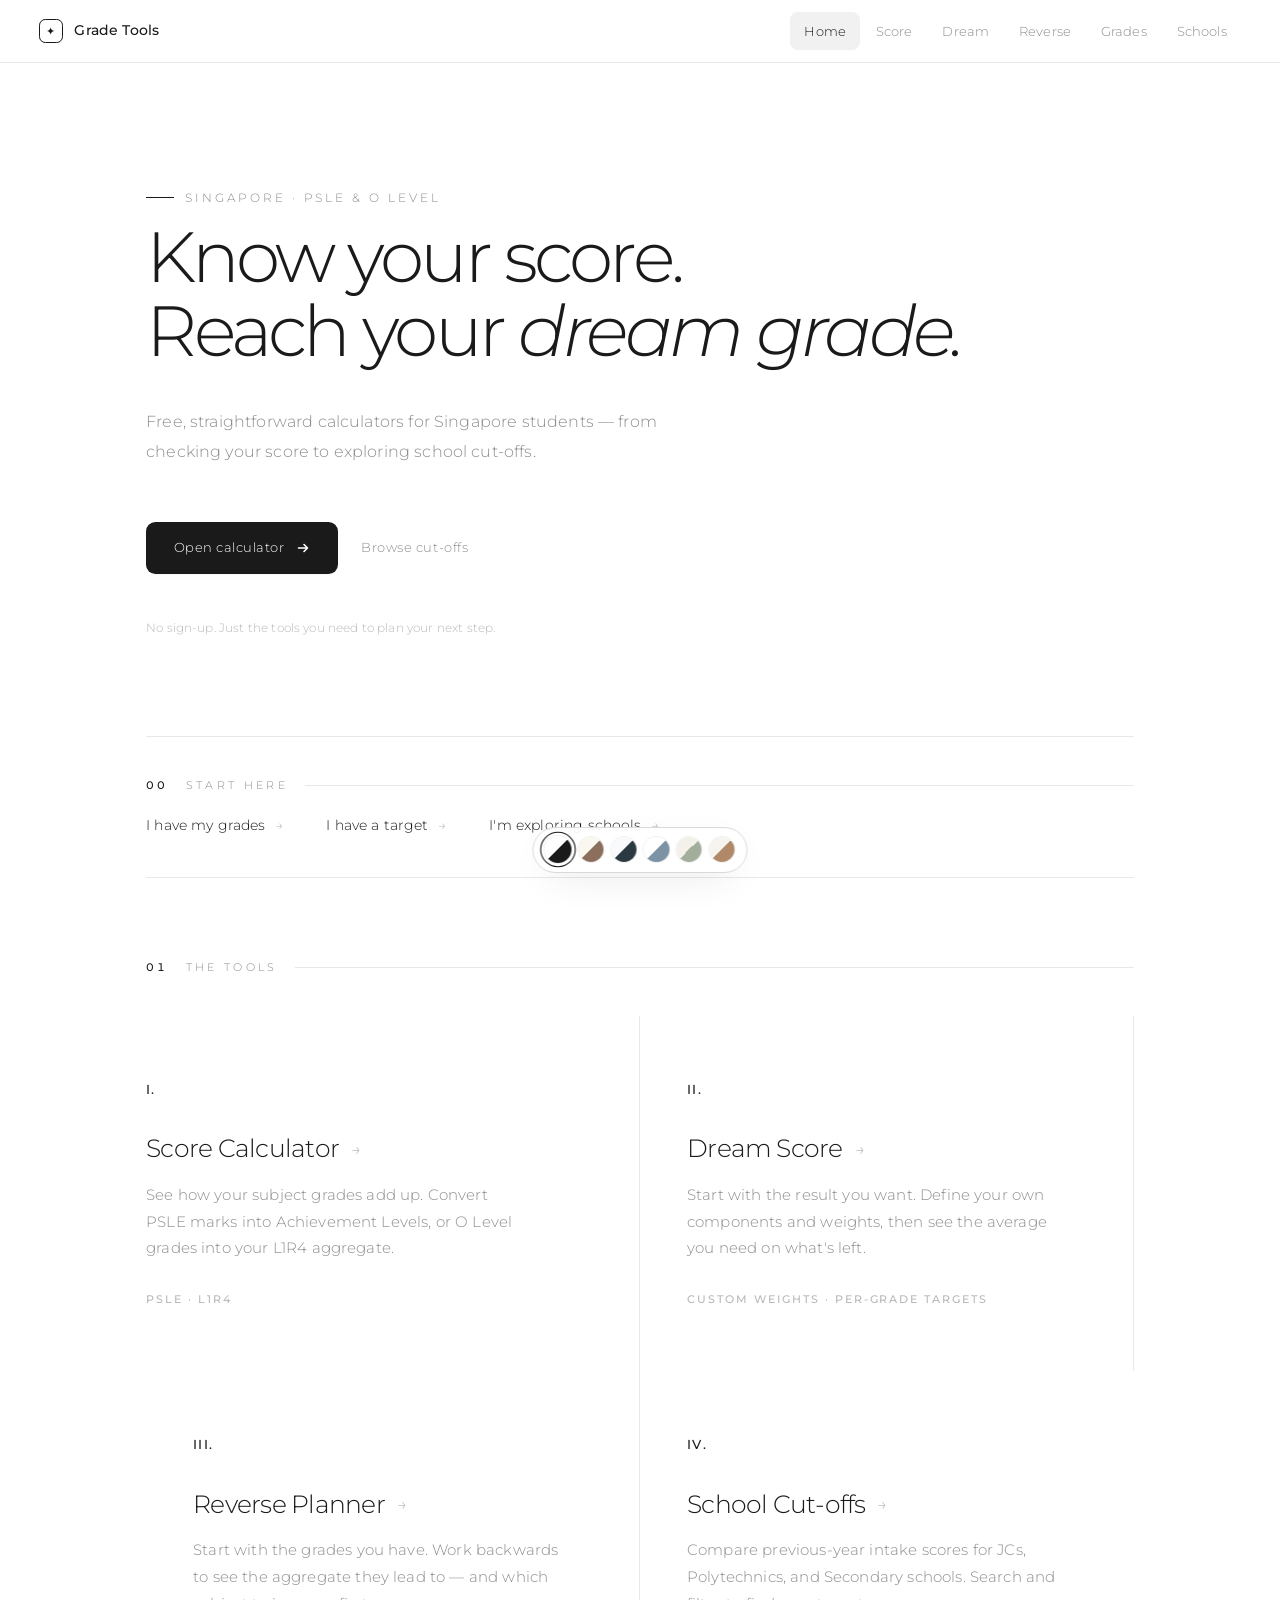
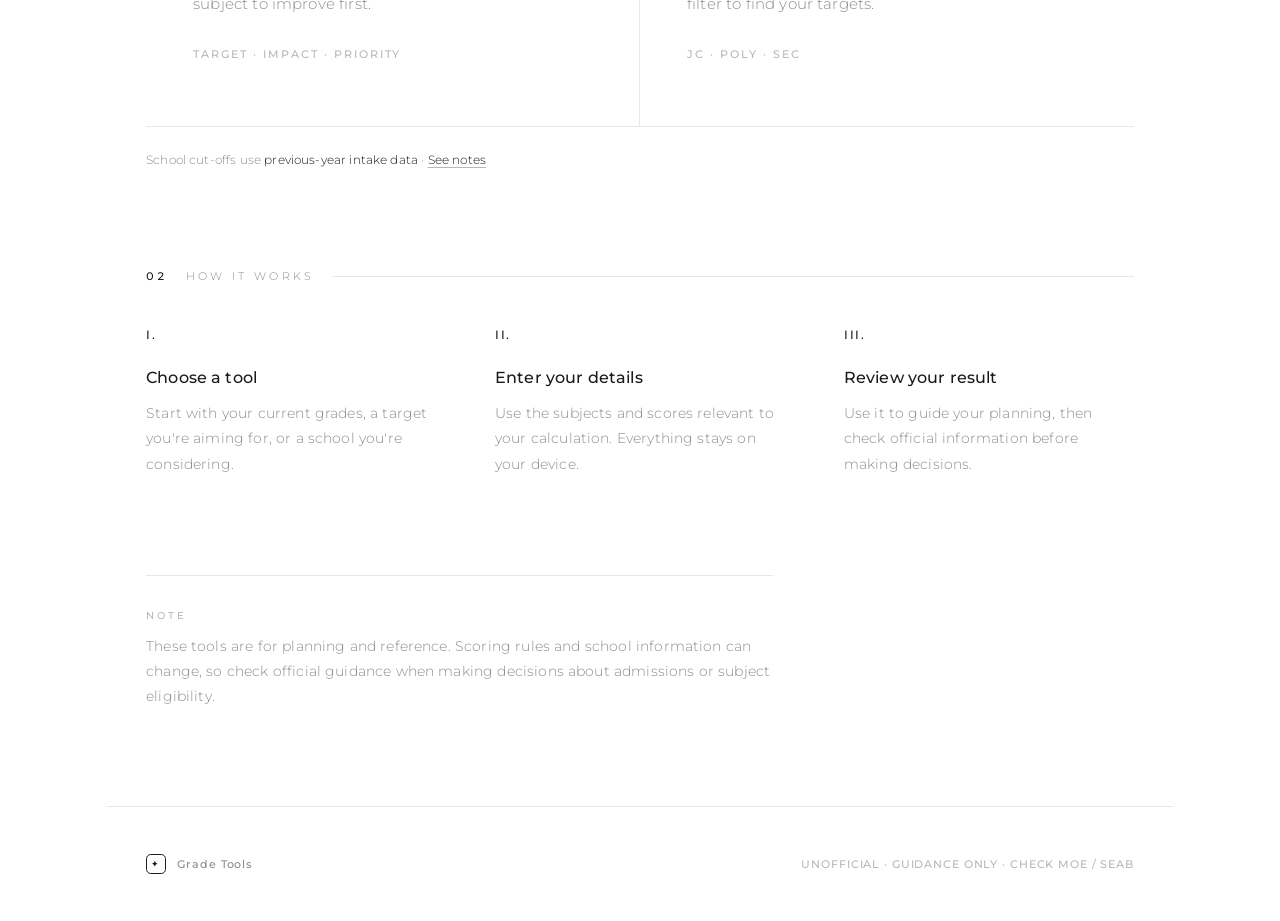
==== commit 5d03910a: "Update index.html" ====
--- a/index.html
+++ b/index.html
@@ -9,10 +9,7 @@
 <link rel="preconnect" href="https://fonts.gstatic.com" crossorigin>
 <link rel="stylesheet" href="style.css">
 <script>
-  try {
-    document.documentElement.dataset.palette =
-      localStorage.getItem('palette') || 'mono';
-  } catch (e) {}
+try{document.documentElement.dataset.palette=localStorage.getItem('palette')||'mono'}catch(e){}
 </script>
 </head>
 <body class="landing">
@@ -35,6 +32,7 @@
     <a href="basic.html">Score</a>
     <a href="dream.html">Dream</a>
     <a href="reverse.html">Reverse</a>
+    <a href="grades.html">Grades</a>
     <a href="schools.html">Schools</a>
   </div>
 </nav>
@@ -78,8 +76,8 @@
       <a class="tool" href="basic.html">
         <div class="icon">I.</div>
         <h3>Score Calculator <span class="arrow">→</span></h3>
-        <p>See how your subject grades add up. Convert PSLE marks into Achievement Levels, or O Level grades into your L1R5 and L1R4.</p>
-        <div class="meta">PSLE · L1R5 · L1R4</div>
+        <p>See how your subject grades add up. Convert PSLE marks into Achievement Levels, or O Level grades into your L1R4 aggregate.</p>
+        <div class="meta">PSLE · L1R4</div>
       </a>
 
       <a class="tool" href="dream.html">
@@ -149,40 +147,27 @@
 </footer>
 
 <div class="palette-bar" role="group" aria-label="Colour palette">
-  <button class="swatch" data-set="mono"    title="Pure Monochrome"  aria-label="Pure Monochrome"></button>
-  <button class="swatch" data-set="warm"    title="Warm Minimal"     aria-label="Warm Minimal"></button>
-  <button class="swatch" data-set="cool"    title="Cool Minimal"     aria-label="Cool Minimal"></button>
-  <button class="swatch" data-set="scandi"  title="Scandinavian"     aria-label="Scandinavian"></button>
-  <button class="swatch" data-set="japandi" title="Japandi"          aria-label="Japandi"></button>
-  <button class="swatch" data-set="desert"  title="Desert Minimal"   aria-label="Desert Minimal"></button>
+  <button class="swatch" data-set="mono"></button>
+  <button class="swatch" data-set="warm"></button>
+  <button class="swatch" data-set="cool"></button>
+  <button class="swatch" data-set="scandi"></button>
+  <button class="swatch" data-set="japandi"></button>
+  <button class="swatch" data-set="desert"></button>
 </div>
 
 <script>
 /* Palette */
 (function(){
-  var sw = document.querySelectorAll('.swatch');
-  function set(name){
-    document.documentElement.dataset.palette = name;
-    try{ localStorage.setItem('palette', name); }catch(e){}
-    sw.forEach(function(s){
-      var on = s.dataset.set === name;
-      s.classList.toggle('active', on);
-      s.setAttribute('aria-pressed', on ? 'true' : 'false');
-    });
-  }
-  sw.forEach(function(s){
-    s.addEventListener('click', function(){ set(s.dataset.set); });
-  });
-  set(document.documentElement.dataset.palette || 'mono');
-})();
+var sw=document.querySelectorAll('.swatch');
+function set(n){document.documentElement.dataset.palette=n;try{localStorage.setItem('palette',n)}catch(e){}sw.forEach(function(s){s.classList.toggle('active',s.dataset.set===n)})}
+sw.forEach(function(s){s.addEventListener('click',function(){set(s.dataset.set)})});
+set(document.documentElement.dataset.palette||'mono')})();
 
 /* Intro cleanup — removes overlay no matter what */
 (function(){
-  var intro = document.querySelector('.intro');
-  if(!intro) return;
-  setTimeout(function(){
-    if(intro && intro.parentNode) intro.parentNode.removeChild(intro);
-  }, 2500);
+var intro=document.querySelector('.intro');
+if(!intro)return;
+setTimeout(function(){if(intro&&intro.parentNode)intro.parentNode.removeChild(intro)},2500);
 })();
 </script>
 
--- a/style.css
+++ b/style.css
@@ -1,200 +1,236 @@
 @import url('https://fonts.googleapis.com/css2?family=Montserrat:ital,wght@0,300;0,400;0,500;0,600;1,300;1,400&display=swap');
 
-:root{--bg:#fff;--surface:#f2f2f2;--surface2:#eaeaea;--border:#d9d9d9;--border-soft:#e8e8e8;--text:#1a1a1a;--muted:#8c8c8c;--dim:#b8b8b8;--accent:#1a1a1a;--accent-soft:rgba(26,26,26,.06);--good:#2f7d5b;--warn:#b8801f;--bad:#b94a4a;--r:12px;--nav-h:64px}
+/* ============================================================
+   FLUID ROOT — everything else scales from this
+   ============================================================ */
+html{
+  font-size:clamp(12px, 0.6vw + 8px, 20px);
+  scroll-behavior:smooth;
+}
+
+:root{--bg:#fff;--surface:#f2f2f2;--surface2:#eaeaea;--border:#d9d9d9;--border-soft:#e8e8e8;--text:#1a1a1a;--muted:#8c8c8c;--dim:#b8b8b8;--accent:#1a1a1a;--accent-soft:rgba(26,26,26,.06);--good:#2f7d5b;--warn:#b8801f;--bad:#b94a4a;--r:0.75rem;--nav-h:4rem}
 [data-palette=warm]{--bg:#faf6f0;--surface:#efe7dc;--surface2:#e5dbcb;--border:#d8c7b4;--border-soft:#e5d9c8;--text:#3b332c;--muted:#a89684;--dim:#c4b49e;--accent:#8b6f5c;--accent-soft:rgba(139,111,92,.1);--good:#5b7a5b;--warn:#a8763a;--bad:#a85454}
 [data-palette=cool]{--bg:#f8fafb;--surface:#e7ecef;--surface2:#dce3e8;--border:#cbd5db;--border-soft:#dee5ea;--text:#2b3a42;--muted:#7d8f9b;--dim:#a7b5be;--accent:#2b3a42;--accent-soft:rgba(43,58,66,.08);--good:#3b7a6b;--warn:#b07a2e;--bad:#a84f4f}
 [data-palette=scandi]{--bg:#fff;--surface:#f1ede8;--surface2:#e8e2da;--border:#d9cfc1;--border-soft:#eae4dc;--text:#2e2a26;--muted:#8a8a8a;--dim:#b5b5b5;--accent:#7c93a6;--accent-soft:rgba(124,147,166,.12);--good:#5b8a6f;--warn:#b8813a;--bad:#b06060}
 [data-palette=japandi]{--bg:#f4f1ea;--surface:#e3dac9;--surface2:#d9ceb9;--border:#c7b9a5;--border-soft:#ded3bf;--text:#2e2a26;--muted:#8a7e6d;--dim:#b0a594;--accent:#a3ae9a;--accent-soft:rgba(163,174,154,.14);--good:#7a8e68;--warn:#b08a4a;--bad:#a85555}
 [data-palette=desert]{--bg:#f7f3ee;--surface:#e8dccf;--surface2:#ded0c0;--border:#d2bba5;--border-soft:#e2d4c1;--text:#4a3628;--muted:#b08968;--dim:#c9b29a;--accent:#b08968;--accent-soft:rgba(176,137,104,.12);--good:#6b8a5b;--warn:#b8801f;--bad:#a85555}
 
-*{box-sizing:border-box;margin:0;padding:0}html{scroll-behavior:smooth}
-body{font:300 15px/1.7 Montserrat,-apple-system,BlinkMacSystemFont,"Segoe UI",Roboto,sans-serif;letter-spacing:.01em;background:var(--bg);color:var(--text);min-height:100vh;-webkit-font-smoothing:antialiased;overflow-x:hidden}
-a{color:inherit;text-decoration:none}button{font:inherit;cursor:pointer;border:none;background:none;color:inherit}input,select{font:inherit;color:inherit}
+*{box-sizing:border-box;margin:0;padding:0}
+body{font:300 1rem/1.7 Montserrat,-apple-system,BlinkMacSystemFont,"Segoe UI",Roboto,sans-serif;letter-spacing:.01em;background:var(--bg);color:var(--text);min-height:100vh;-webkit-font-smoothing:antialiased;overflow-x:hidden}
+a{color:inherit;text-decoration:none}
+button{font:inherit;cursor:pointer;border:none;background:none;color:inherit}
+input,select{font:inherit;color:inherit}
 ::selection{background:var(--accent-soft);color:var(--text)}
 
-body,nav,main,footer,.card,.tool,.stat,.step,.psle-total,input,select,.tabs,.add,.bar,.bar .fill,.bar .proj,h1,h2,h3,p,.lead,.eyebrow,.section-label,.step .num,.step p,.stat .k,.stat .v,.stat .g,.legend,.dot,.btn,.btn-primary,.btn-ghost,.gpill,.al-badge,.warnbar,.wtot,footer .foot-brand .mark,nav .brand .mark,.palette-bar,.swatch::after,.stepper,.stepper button,.stepper span,.start-guide,.start-guide__links a,.start-guide__links a span,.data-note,.data-note a,.results-note,.results-note__mark,.hero-note,.intro-word,.intro-motto,.intro-translation,.intro-rule,table,th,td{transition:background-color .55s,border-color .55s,color .55s,box-shadow .55s}
-
-.intro{position:fixed;inset:0;z-index:1000;display:grid;place-items:center;background:var(--surface);animation:introOut .7s cubic-bezier(.4,0,.2,1) 1.9s forwards}
+body,nav,main,footer,.card,.tool,.stat,.step,.psle-total,input,select,.tabs,.add,.bar,.bar .fill,.bar .proj,h1,h2,h3,p,.lead,.eyebrow,.section-label,.step .num,.step p,.stat .k,.stat .v,.stat .g,.legend,.dot,.btn,.btn-primary,.btn-ghost,.gpill,.al-badge,.warnbar,.wtot,footer .foot-brand .mark,nav .brand .mark,.palette-bar,.swatch::after,.stepper,.stepper button,.stepper span,.start-guide,.start-guide__links a,.start-guide__links a span,.data-note,.data-note a,.results-note,.results-note__mark,.hero-note,table,th,td{transition:background-color .55s,border-color .55s,color .55s,box-shadow .55s}
+
+/* INTRO */
+.intro{position:fixed;inset:0;z-index:1000;display:grid;place-items:center;background:var(--surface);pointer-events:none;animation:introOut .7s cubic-bezier(.4,0,.2,1) 1.9s forwards}
 @keyframes introOut{to{opacity:0;visibility:hidden}}
-.intro-inner{text-align:center;transform:translateY(-8px)}
-.intro-word{font-size:13px;letter-spacing:.6em;text-transform:uppercase;font-weight:500;animation:introWord 1s cubic-bezier(.2,.9,.3,1) .15s both}
+.intro-inner{text-align:center;transform:translateY(-0.5rem)}
+.intro-word{font-size:.875rem;letter-spacing:.6em;text-transform:uppercase;font-weight:500;animation:introWord 1s cubic-bezier(.2,.9,.3,1) .15s both}
 @keyframes introWord{from{opacity:0;letter-spacing:1em;filter:blur(5px)}to{opacity:1;letter-spacing:.6em;filter:blur(0)}}
-.intro-motto{font-size:1.35rem;letter-spacing:.18em;margin:22px 0 0;animation:introFade .8s cubic-bezier(.2,.9,.3,1) .55s both}
-.intro-translation{font-size:.75rem;letter-spacing:.14em;color:var(--muted);font-style:italic;margin:10px 0 0;animation:introFade .8s cubic-bezier(.2,.9,.3,1) .75s both}
-@keyframes introFade{from{opacity:0;transform:translateY(6px)}to{opacity:1;transform:none}}
-.intro-rule{display:block;height:1px;width:40px;margin:22px auto 0;background:var(--accent);transform-origin:center;animation:introRule .7s cubic-bezier(.2,.9,.3,1) 1s both}
+.intro-motto{font-size:1.4rem;letter-spacing:.18em;margin:1.5rem 0 0;animation:introFade .8s cubic-bezier(.2,.9,.3,1) .55s both}
+.intro-translation{font-size:.8rem;letter-spacing:.14em;color:var(--muted);font-style:italic;margin:.7rem 0 0;animation:introFade .8s cubic-bezier(.2,.9,.3,1) .75s both}
+@keyframes introFade{from{opacity:0;transform:translateY(.4rem)}to{opacity:1;transform:none}}
+.intro-rule{display:block;height:1px;width:2.5rem;margin:1.5rem auto 0;background:var(--accent);transform-origin:center;animation:introRule .7s cubic-bezier(.2,.9,.3,1) 1s both}
 @keyframes introRule{from{transform:scaleX(0)}to{transform:scaleX(1)}}
 body.landing>nav,body.landing>main,body.landing>footer{animation:contentIn 1s cubic-bezier(.2,.9,.3,1) 2.15s both}
 @keyframes contentIn{from{opacity:0}to{opacity:1}}
 
-nav{position:sticky;top:0;z-index:50;height:var(--nav-h);display:flex;align-items:center;background:color-mix(in srgb,var(--bg) 82%,transparent);backdrop-filter:blur(16px) saturate(180%);-webkit-backdrop-filter:blur(16px) saturate(180%);border-bottom:1px solid var(--border-soft);padding:0 40px}
-nav .brand{display:flex;align-items:center;gap:12px;font-weight:500;font-size:14px}
-nav .brand .mark{width:24px;height:24px;border-radius:6px;border:1px solid var(--accent);display:grid;place-items:center;font-size:11px;color:var(--accent);font-weight:500;flex-shrink:0}
-nav .links{margin-left:auto;display:flex;gap:2px;flex-wrap:nowrap}
-nav .links a{padding:8px 14px;border-radius:8px;font-size:13px;color:var(--muted);white-space:nowrap;transition:color .15s,background-color .15s}
+/* NAV */
+nav{position:sticky;top:0;z-index:50;height:var(--nav-h);display:flex;align-items:center;background:color-mix(in srgb,var(--bg) 82%,transparent);backdrop-filter:blur(16px) saturate(180%);-webkit-backdrop-filter:blur(16px) saturate(180%);border-bottom:1px solid var(--border-soft);padding:0 2.5rem}
+nav .brand{display:flex;align-items:center;gap:.75rem;font-weight:500;font-size:.9rem}
+nav .brand .mark{width:1.5rem;height:1.5rem;border-radius:.4rem;border:1px solid var(--accent);display:grid;place-items:center;font-size:.7rem;color:var(--accent);font-weight:500;flex-shrink:0}
+nav .links{margin-left:auto;display:flex;gap:.1rem;flex-wrap:nowrap}
+nav .links a{padding:.5rem .9rem;border-radius:.5rem;font-size:.85rem;color:var(--muted);white-space:nowrap;transition:color .15s,background-color .15s}
 nav .links a:hover{color:var(--text)}
 nav .links a.active{color:var(--text);background:var(--accent-soft)}
 
-main{max-width:1080px;margin:0 auto;padding:0 40px}
-h1{font-size:clamp(32px,5vw,52px);line-height:1.1;letter-spacing:-.04em;font-weight:300;margin-bottom:16px}
+/* LAYOUT */
+main{max-width:68rem;margin:0 auto;padding:0 2.5rem}
+h1{font-size:clamp(2rem,5vw,3.25rem);line-height:1.1;letter-spacing:-.04em;font-weight:300;margin-bottom:1rem}
 h1 em{font-style:italic;color:var(--accent)}
-.lead{color:var(--muted);font-size:16px;line-height:1.8;max-width:560px}
-h2{font-size:11px;letter-spacing:.25em;text-transform:uppercase;color:var(--muted);font-weight:500;margin-bottom:22px}
-
-.hero{padding:120px 0 100px;display:grid;gap:40px;border-bottom:1px solid var(--border-soft)}
-.hero .eyebrow{display:inline-flex;align-items:center;gap:12px;font-size:12px;letter-spacing:.25em;text-transform:uppercase;color:var(--muted);margin-bottom:12px;animation:heroIn .9s cubic-bezier(.2,.9,.3,1) 2.25s both}
-.hero .eyebrow::before{content:"";width:28px;height:1px;background:var(--accent)}
-.hero h1{font-size:clamp(40px,7vw,72px);line-height:1.05;letter-spacing:-.05em;font-weight:300;margin:0;max-width:900px;animation:heroIn 1s cubic-bezier(.2,.9,.3,1) 2.3s both}
-.hero .lead{font-size:17px;max-width:600px;animation:heroIn 1s cubic-bezier(.2,.9,.3,1) 2.4s both}
-.hero-cta{display:flex;gap:20px;flex-wrap:wrap;align-items:center;margin-top:16px;animation:heroIn 1s cubic-bezier(.2,.9,.3,1) 2.5s both}
-.hero-note{font-size:12px;color:var(--dim);margin-top:4px;animation:heroIn 1s cubic-bezier(.2,.9,.3,1) 2.6s both}
-@keyframes heroIn{from{opacity:0;transform:translateY(16px)}to{opacity:1;transform:none}}
+.lead{color:var(--muted);font-size:1rem;line-height:1.8;max-width:35rem}
+h2{font-size:.7rem;letter-spacing:.25em;text-transform:uppercase;color:var(--muted);font-weight:500;margin-bottom:1.4rem}
+
+/* HERO */
+.hero{padding:7.5rem 0 6.25rem;display:grid;gap:2.5rem;border-bottom:1px solid var(--border-soft)}
+.hero .eyebrow{display:inline-flex;align-items:center;gap:.75rem;font-size:.75rem;letter-spacing:.25em;text-transform:uppercase;color:var(--muted);margin-bottom:.75rem;animation:heroIn .9s cubic-bezier(.2,.9,.3,1) 2.25s both}
+.hero .eyebrow::before{content:"";width:1.75rem;height:1px;background:var(--accent)}
+.hero h1{font-size:clamp(2.5rem,7vw,4.5rem);line-height:1.05;letter-spacing:-.05em;font-weight:300;margin:0;max-width:56rem;animation:heroIn 1s cubic-bezier(.2,.9,.3,1) 2.3s both}
+.hero .lead{font-size:1.05rem;max-width:37rem;animation:heroIn 1s cubic-bezier(.2,.9,.3,1) 2.4s both}
+.hero-cta{display:flex;gap:1.25rem;flex-wrap:wrap;align-items:center;margin-top:1rem;animation:heroIn 1s cubic-bezier(.2,.9,.3,1) 2.5s both}
+.hero-note{font-size:.75rem;color:var(--dim);margin-top:.25rem;animation:heroIn 1s cubic-bezier(.2,.9,.3,1) 2.6s both}
+@keyframes heroIn{from{opacity:0;transform:translateY(1rem)}to{opacity:1;transform:none}}
 body:not(.landing) .hero .eyebrow{animation-delay:.1s}
 body:not(.landing) .hero h1{animation-delay:.2s}
 body:not(.landing) .hero .lead{animation-delay:.3s}
 body:not(.landing) .hero-cta{animation-delay:.4s}
 body:not(.landing) .hero-note{animation-delay:.5s}
 
-.btn{display:inline-flex;align-items:center;gap:12px;padding:15px 28px;border-radius:10px;font-size:13.5px;letter-spacing:.04em;white-space:nowrap;transition:all .25s cubic-bezier(.2,.9,.3,1)}
+/* BUTTONS */
+.btn{display:inline-flex;align-items:center;gap:.75rem;padding:.95rem 1.75rem;border-radius:.6rem;font-size:.85rem;letter-spacing:.04em;white-space:nowrap;transition:all .25s cubic-bezier(.2,.9,.3,1);cursor:pointer;position:relative;z-index:1}
 .btn svg{transition:transform .25s}
 .btn-primary{background:var(--text);color:var(--bg);box-shadow:0 1px 2px rgba(0,0,0,.04)}
 .btn-primary:hover{transform:translateY(-2px);box-shadow:0 12px 28px -12px rgba(0,0,0,.28)}
 .btn-primary:hover svg{transform:translateX(4px)}
-.btn-ghost{color:var(--muted);padding:15px 4px;border-bottom:1px solid transparent}
+.btn-ghost{color:var(--muted);padding:.95rem .25rem;border-bottom:1px solid transparent}
 .btn-ghost:hover{color:var(--text);border-bottom-color:var(--accent)}
 
-.section-label{display:flex;align-items:center;gap:18px;font-size:11px;letter-spacing:.3em;text-transform:uppercase;color:var(--muted);margin-bottom:40px}
+/* SECTION LABEL */
+.section-label{display:flex;align-items:center;gap:1.1rem;font-size:.7rem;letter-spacing:.3em;text-transform:uppercase;color:var(--muted);margin-bottom:2.5rem}
 .section-label::after{content:"";flex:1;height:1px;background:var(--border-soft)}
 .section-label .num{color:var(--accent);font-weight:500;font-variant-numeric:tabular-nums}
 
-.start-guide{padding:40px 0;border-bottom:1px solid var(--border-soft)}
-.start-guide .section-label{margin-bottom:20px}
-.start-guide__links{display:flex;flex-wrap:wrap;gap:14px 44px}
-.start-guide__links a{display:inline-flex;align-items:center;gap:10px;font-size:14px;transition:color .2s}
+/* START GUIDE */
+.start-guide{padding:2.5rem 0;border-bottom:1px solid var(--border-soft)}
+.start-guide .section-label{margin-bottom:1.25rem}
+.start-guide__links{display:flex;flex-wrap:wrap;gap:.9rem 2.75rem}
+.start-guide__links a{display:inline-flex;align-items:center;gap:.6rem;font-size:.9rem;transition:color .2s}
 .start-guide__links a span{color:var(--dim);transition:transform .25s cubic-bezier(.2,.9,.3,1),color .25s}
 .start-guide__links a:hover{color:var(--accent)}
 .start-guide__links a:hover span{transform:translateX(4px);color:var(--accent)}
 
+/* TOOLS */
 .tools{display:grid;grid-template-columns:1fr 1fr;border-bottom:1px solid var(--border-soft)}
-.tool{display:block;padding:64px 48px;border-right:1px solid var(--border-soft)}
+.tool{display:block;padding:4rem 3rem;border-right:1px solid var(--border-soft)}
 .tool:last-child{border-right:none}
 @media(min-width:681px){.tool:first-child{padding-left:0}.tool:last-child{padding-right:0}}
 .tool:hover{background:var(--accent-soft)}
-.tool .icon{font-size:13px;color:var(--accent);margin-bottom:28px;letter-spacing:.1em;font-weight:500;text-transform:uppercase}
-.tool h3{font-size:26px;font-weight:300;letter-spacing:-.03em;margin-bottom:12px;display:flex;align-items:center;gap:12px}
-.tool h3 .arrow{font-size:18px;color:var(--dim);transition:transform .3s,color .3s}
+.tool .icon{font-size:.8rem;color:var(--accent);margin-bottom:1.75rem;letter-spacing:.1em;font-weight:500;text-transform:uppercase}
+.tool h3{font-size:1.6rem;font-weight:300;letter-spacing:-.03em;margin-bottom:.75rem;display:flex;align-items:center;gap:.75rem}
+.tool h3 .arrow{font-size:1.1rem;color:var(--dim);transition:transform .3s,color .3s}
 .tool:hover h3 .arrow{transform:translateX(6px);color:var(--accent)}
-.tool p{color:var(--muted);font-size:15px;line-height:1.8;max-width:380px}
-.tool .meta{margin-top:28px;font-size:11px;color:var(--dim);letter-spacing:.18em;text-transform:uppercase;font-weight:500}
-
-.data-note{margin:24px 0 0;color:var(--muted);font-size:12px;line-height:1.6}
+.tool p{color:var(--muted);font-size:.95rem;line-height:1.8;max-width:24rem}
+.tool .meta{margin-top:1.75rem;font-size:.7rem;color:var(--dim);letter-spacing:.18em;text-transform:uppercase;font-weight:500}
+
+/* DATA NOTE */
+.data-note{margin:1.5rem 0 0;color:var(--muted);font-size:.75rem;line-height:1.6}
 .data-note span{color:var(--text)}
 .data-note a{color:var(--text);text-decoration:underline;text-underline-offset:3px;text-decoration-color:var(--dim);transition:color .15s,text-decoration-color .15s}
 .data-note a:hover{color:var(--accent);text-decoration-color:var(--accent)}
 
-.how{padding:100px 0 20px}
-.steps{display:grid;grid-template-columns:repeat(3,1fr);gap:60px}
-.step .num{font-size:12px;color:var(--accent);letter-spacing:.15em;font-weight:500;text-transform:uppercase;margin-bottom:20px}
-.step h3{font-size:16px;font-weight:500;margin-bottom:10px}
-.step p{font-size:14px;color:var(--muted);line-height:1.8}
-
-.results-note{margin-top:80px;padding:32px 0 0;border-top:1px solid var(--border-soft);max-width:640px}
-.results-note__mark{display:block;font-size:10px;letter-spacing:.28em;text-transform:uppercase;color:var(--dim);font-weight:500;margin-bottom:10px}
-.results-note p:not(.results-note__mark){color:var(--muted);font-size:14px;line-height:1.75}
-
-.card{background:var(--surface);border:1px solid var(--border);border-radius:var(--r);padding:28px;margin-bottom:16px}
-
-.tabs{display:inline-flex;border:1px solid var(--border);border-radius:10px;padding:3px;margin-bottom:28px;gap:2px;flex-wrap:wrap}
-.tabs button{padding:9px 20px;border-radius:7px;font-size:13px;color:var(--muted);transition:all .15s}
+/* HOW */
+.how{padding:6.25rem 0 1.25rem}
+.steps{display:grid;grid-template-columns:repeat(3,1fr);gap:3.75rem}
+.step .num{font-size:.75rem;color:var(--accent);letter-spacing:.15em;font-weight:500;text-transform:uppercase;margin-bottom:1.25rem}
+.step h3{font-size:1rem;font-weight:500;margin-bottom:.6rem}
+.step p{font-size:.9rem;color:var(--muted);line-height:1.8}
+
+/* RESULTS NOTE */
+.results-note{margin-top:5rem;padding:2rem 0 0;border-top:1px solid var(--border-soft);max-width:40rem}
+.results-note__mark{display:block;font-size:.65rem;letter-spacing:.28em;text-transform:uppercase;color:var(--dim);font-weight:500;margin-bottom:.6rem}
+.results-note p:not(.results-note__mark){color:var(--muted);font-size:.9rem;line-height:1.75}
+
+/* CARDS */
+.card{background:var(--surface);border:1px solid var(--border);border-radius:var(--r);padding:1.75rem;margin-bottom:1rem}
+
+/* TABS */
+.tabs{display:inline-flex;border:1px solid var(--border);border-radius:.6rem;padding:.2rem;margin-bottom:1.75rem;gap:.1rem;flex-wrap:wrap}
+.tabs button{padding:.55rem 1.25rem;border-radius:.45rem;font-size:.85rem;color:var(--muted);transition:all .15s}
 .tabs button.active{background:var(--bg);color:var(--text);box-shadow:0 1px 3px rgba(0,0,0,.06)}
 .tab-panel{display:none}
 .tab-panel.active{display:block;animation:fade .3s}
 @keyframes fade{from{opacity:0;transform:translateY(3px)}to{opacity:1;transform:none}}
 
-label{display:block;font-size:11px;color:var(--muted);margin-bottom:10px;font-weight:500;letter-spacing:.15em;text-transform:uppercase}
-input,select{width:100%;background:var(--bg);border:1px solid var(--border);color:var(--text);border-radius:9px;padding:13px 15px;font-size:14px;transition:border-color .2s,box-shadow .2s}
+/* INPUTS */
+label{display:block;font-size:.7rem;color:var(--muted);margin-bottom:.6rem;font-weight:500;letter-spacing:.15em;text-transform:uppercase}
+input,select{width:100%;background:var(--bg);border:1px solid var(--border);color:var(--text);border-radius:.55rem;padding:.8rem .95rem;font-size:.9rem;transition:border-color .2s,box-shadow .2s}
 input:focus,select:focus{outline:none;border-color:var(--accent);box-shadow:0 0 0 3px var(--accent-soft)}
 input::placeholder{color:var(--dim)}
 input[type=radio]{width:auto;accent-color:var(--accent)}
 
-.subj-grid{display:grid;grid-template-columns:1.4fr 1fr 1fr 1fr .9fr 32px;gap:12px;align-items:center;padding:8px 0}
-.subj-head{font-size:11px;text-transform:uppercase;letter-spacing:.15em;color:var(--muted);padding:0 0 12px;font-weight:500;border-bottom:1px solid var(--border);margin-bottom:8px}
-.subj-grid input{padding:10px 12px;font-size:13.5px}
-.del{width:32px;height:32px;border-radius:8px;border:1px solid var(--border);color:var(--dim);display:grid;place-items:center;font-size:16px;line-height:1;transition:all .15s}
+/* SUBJECT GRID */
+.subj-grid{display:grid;grid-template-columns:1.4fr 1fr 1fr 1fr .9fr 2rem;gap:.75rem;align-items:center;padding:.5rem 0}
+.subj-head{font-size:.7rem;text-transform:uppercase;letter-spacing:.15em;color:var(--muted);padding:0 0 .75rem;font-weight:500;border-bottom:1px solid var(--border);margin-bottom:.5rem}
+.subj-grid input{padding:.6rem .75rem;font-size:.85rem}
+.del{width:2rem;height:2rem;border-radius:.5rem;border:1px solid var(--border);color:var(--dim);display:grid;place-items:center;font-size:1rem;line-height:1;transition:all .15s;cursor:pointer}
 .del:hover{border-color:var(--bad);color:var(--bad)}
-.pct{font-size:13px;color:var(--muted);text-align:right;font-variant-numeric:tabular-nums;padding-right:2px}
+.pct{font-size:.85rem;color:var(--muted);text-align:right;font-variant-numeric:tabular-nums;padding-right:.1rem}
 .pct.good{color:var(--good)}
 .pct.bad{color:var(--bad)}
 
-.add{margin-top:16px;width:100%;padding:13px;border:1px dashed var(--border);border-radius:9px;color:var(--muted);font-size:13px;font-weight:500;transition:all .15s}
+.add{margin-top:1rem;width:100%;padding:.8rem;border:1px dashed var(--border);border-radius:.55rem;color:var(--muted);font-size:.85rem;font-weight:500;transition:all .15s;cursor:pointer}
 .add:hover{border-color:var(--accent);color:var(--accent);background:var(--accent-soft)}
 
-.stepper{display:inline-flex;align-items:center;border:1px solid var(--border);border-radius:9px;overflow:hidden;background:var(--bg)}
-.stepper button{width:40px;height:42px;font-size:18px;line-height:1;color:var(--muted);transition:background .15s,color .15s}
+/* STEPPER */
+.stepper{display:inline-flex;align-items:center;border:1px solid var(--border);border-radius:.55rem;overflow:hidden;background:var(--bg)}
+.stepper button{width:2.5rem;height:2.65rem;font-size:1.1rem;line-height:1;color:var(--muted);transition:background .15s,color .15s;cursor:pointer}
 .stepper button:hover{background:var(--accent-soft);color:var(--accent)}
-.stepper span{min-width:44px;text-align:center;font-size:15px;font-weight:500;font-variant-numeric:tabular-nums;border-left:1px solid var(--border);border-right:1px solid var(--border);padding:0 8px;line-height:42px}
-
-.filter-bar{display:flex;gap:10px;flex-wrap:wrap;margin-bottom:20px}
-.filter-bar input,.filter-bar select{flex:1;min-width:180px}
-.row-2{display:grid;grid-template-columns:1fr 1fr;gap:16px}
-.row-3{display:grid;grid-template-columns:1fr 1fr 1fr;gap:16px}
-
-.stats{display:grid;grid-template-columns:repeat(4,1fr);gap:1px;margin-bottom:24px;background:var(--border);border-radius:12px;overflow:hidden}
-.stat{background:var(--surface);padding:20px}
-.stat .k{display:block;font-size:10px;color:var(--muted);text-transform:uppercase;letter-spacing:.18em;font-weight:500;margin-bottom:10px}
-.stat .v{display:block;font-size:26px;font-weight:400;letter-spacing:-.04em;font-variant-numeric:tabular-nums;line-height:1.1}
-.stat .g{display:block;font-size:12px;color:var(--dim);margin-top:5px}
-
-.bar{position:relative;height:6px;background:var(--surface);border-radius:99px;overflow:hidden;margin-bottom:16px}
-.bar .fill{position:absolute;inset:0 auto 0 0;background:var(--accent);border-radius:99px;transition:width .5s cubic-bezier(.2,.9,.3,1)}
+.stepper span{min-width:2.75rem;text-align:center;font-size:.95rem;font-weight:500;font-variant-numeric:tabular-nums;border-left:1px solid var(--border);border-right:1px solid var(--border);padding:0 .5rem;line-height:2.65rem}
+
+/* FILTERS */
+.filter-bar{display:flex;gap:.6rem;flex-wrap:wrap;margin-bottom:1.25rem}
+.filter-bar input,.filter-bar select{flex:1;min-width:11rem}
+.row-2{display:grid;grid-template-columns:1fr 1fr;gap:1rem}
+.row-3{display:grid;grid-template-columns:1fr 1fr 1fr;gap:1rem}
+
+/* STATS */
+.stats{display:grid;grid-template-columns:repeat(4,1fr);gap:1px;margin-bottom:1.5rem;background:var(--border);border-radius:.75rem;overflow:hidden}
+.stat{background:var(--surface);padding:1.25rem}
+.stat .k{display:block;font-size:.65rem;color:var(--muted);text-transform:uppercase;letter-spacing:.18em;font-weight:500;margin-bottom:.6rem}
+.stat .v{display:block;font-size:1.65rem;font-weight:400;letter-spacing:-.04em;font-variant-numeric:tabular-nums;line-height:1.1}
+.stat .g{display:block;font-size:.75rem;color:var(--dim);margin-top:.3rem}
+
+/* BAR */
+.bar{position:relative;height:.4rem;background:var(--surface);border-radius:6rem;overflow:hidden;margin-bottom:1rem}
+.bar .fill{position:absolute;inset:0 auto 0 0;background:var(--accent);border-radius:6rem;transition:width .5s cubic-bezier(.2,.9,.3,1)}
 .bar .proj{position:absolute;top:0;bottom:0;background:var(--accent-soft)}
-.legend{display:flex;gap:28px;font-size:11px;color:var(--dim);flex-wrap:wrap;letter-spacing:.06em;text-transform:uppercase;font-weight:500}
-.dot{display:inline-block;width:7px;height:7px;border-radius:50%;margin-right:8px;vertical-align:middle}
-
-.warnbar{background:var(--accent-soft);border-left:2px solid var(--warn);color:var(--warn);border-radius:4px;padding:14px 18px;font-size:13px;margin-top:16px;line-height:1.7}
+.legend{display:flex;gap:1.75rem;font-size:.7rem;color:var(--dim);flex-wrap:wrap;letter-spacing:.06em;text-transform:uppercase;font-weight:500}
+.dot{display:inline-block;width:.45rem;height:.45rem;border-radius:50%;margin-right:.5rem;vertical-align:middle}
+
+/* WARNINGS */
+.warnbar{background:var(--accent-soft);border-left:2px solid var(--warn);color:var(--warn);border-radius:.25rem;padding:.9rem 1.1rem;font-size:.85rem;margin-top:1rem;line-height:1.7}
 .warnbar b{font-weight:500}
-.wtot{display:flex;justify-content:space-between;align-items:baseline;margin-top:20px;padding-top:20px;border-top:1px solid var(--border);font-size:13px;color:var(--muted)}
-.wtot b{font-size:18px;color:var(--text);font-variant-numeric:tabular-nums;font-weight:500}
+.wtot{display:flex;justify-content:space-between;align-items:baseline;margin-top:1.25rem;padding-top:1.25rem;border-top:1px solid var(--border);font-size:.85rem;color:var(--muted)}
+.wtot b{font-size:1.15rem;color:var(--text);font-variant-numeric:tabular-nums;font-weight:500}
 .wtot.ok b{color:var(--good)}
 .wtot.over b{color:var(--warn)}
 
-table{width:100%;border-collapse:collapse;font-size:14px}
-th,td{text-align:left;padding:16px 12px;border-bottom:1px solid var(--border);font-variant-numeric:tabular-nums}
-th{font-size:10.5px;text-transform:uppercase;letter-spacing:.18em;color:var(--muted);font-weight:500}
+/* TABLE */
+table{width:100%;border-collapse:collapse;font-size:.9rem}
+th,td{text-align:left;padding:1rem .75rem;border-bottom:1px solid var(--border);font-variant-numeric:tabular-nums}
+th{font-size:.65rem;text-transform:uppercase;letter-spacing:.18em;color:var(--muted);font-weight:500}
 tr:last-child td{border-bottom:none}
 tr.locked td{color:var(--good)}
 tr.out td{color:var(--dim)}
 tr.aim td{background:var(--accent-soft)}
 tr.aim td:first-child{box-shadow:inset 2px 0 0 var(--accent)}
-.gpill{display:inline-block;padding:4px 12px;border-radius:6px;border:1px solid var(--border);font-size:11px;font-weight:500}
+.gpill{display:inline-block;padding:.25rem .75rem;border-radius:.4rem;border:1px solid var(--border);font-size:.7rem;font-weight:500}
 .gpill.hit{border-color:var(--good);color:var(--good)}
 .gpill.miss{border-color:var(--bad);color:var(--bad)}
 
-.al-badge{font-size:12px;font-weight:500;padding:4px 12px;border-radius:6px;border:1px solid var(--border);color:var(--muted);font-variant-numeric:tabular-nums;text-align:center;display:inline-block}
+/* AL BADGE */
+.al-badge{font-size:.75rem;font-weight:500;padding:.25rem .75rem;border-radius:.4rem;border:1px solid var(--border);color:var(--muted);font-variant-numeric:tabular-nums;text-align:center;display:inline-block}
 .al-badge.low{border-color:var(--good);color:var(--good)}
 .al-badge.mid{border-color:var(--warn);color:var(--warn)}
 .al-badge.high{border-color:var(--bad);color:var(--bad)}
 
-.psle-total{display:flex;justify-content:space-between;align-items:baseline;padding:32px 0 0;border-top:1px solid var(--border);margin-top:32px}
-.psle-total .label{font-size:11px;color:var(--muted);text-transform:uppercase;letter-spacing:.22em;font-weight:500;margin-bottom:8px}
-.psle-total .score{font-size:44px;font-weight:300;letter-spacing:-.05em;font-variant-numeric:tabular-nums;line-height:1}
-.psle-total .sub{font-size:12px;color:var(--dim);margin-top:8px}
-
-.reset{color:var(--muted);font-size:12px;cursor:pointer;text-decoration:underline;text-underline-offset:3px;text-decoration-color:var(--dim);letter-spacing:.05em;font-weight:500}
+/* PSLE TOTAL */
+.psle-total{display:flex;justify-content:space-between;align-items:baseline;padding:2rem 0 0;border-top:1px solid var(--border);margin-top:2rem}
+.psle-total .label{font-size:.7rem;color:var(--muted);text-transform:uppercase;letter-spacing:.22em;font-weight:500;margin-bottom:.5rem}
+.psle-total .score{font-size:2.75rem;font-weight:300;letter-spacing:-.05em;font-variant-numeric:tabular-nums;line-height:1}
+.psle-total .sub{font-size:.75rem;color:var(--dim);margin-top:.5rem}
+
+/* MISC */
+.reset{color:var(--muted);font-size:.75rem;cursor:pointer;text-decoration:underline;text-underline-offset:3px;text-decoration-color:var(--dim);letter-spacing:.05em;font-weight:500}
 .reset:hover{color:var(--bad);text-decoration-color:var(--bad)}
-.row-end{display:flex;justify-content:flex-end;margin-top:16px}
-
-footer{border-top:1px solid var(--border-soft);margin-top:100px;padding:48px 40px;display:flex;justify-content:space-between;align-items:center;gap:24px;flex-wrap:wrap;max-width:1080px;margin-inline:auto;color:var(--dim);font-size:11.5px;letter-spacing:.08em;text-transform:uppercase;font-weight:500}
-footer .foot-brand{display:flex;align-items:center;gap:12px;color:var(--muted);text-transform:none}
-footer .foot-brand .mark{width:20px;height:20px;border-radius:5px;border:1px solid var(--accent);color:var(--accent);display:grid;place-items:center;font-size:10px}
+.row-end{display:flex;justify-content:flex-end;margin-top:1rem}
+
+/* FOOTER */
+footer{border-top:1px solid var(--border-soft);margin-top:6.25rem;padding:3rem 2.5rem;display:flex;justify-content:space-between;align-items:center;gap:1.5rem;flex-wrap:wrap;max-width:68rem;margin-inline:auto;color:var(--dim);font-size:.7rem;letter-spacing:.08em;text-transform:uppercase;font-weight:500}
+footer .foot-brand{display:flex;align-items:center;gap:.75rem;color:var(--muted);text-transform:none}
+footer .foot-brand .mark{width:1.25rem;height:1.25rem;border-radius:.3rem;border:1px solid var(--accent);color:var(--accent);display:grid;place-items:center;font-size:.6rem}
 footer a{text-decoration:underline;text-underline-offset:3px;text-decoration-color:var(--dim)}
 footer a:hover{color:var(--text)}
 
-.palette-bar{position:fixed;bottom:28px;left:50%;transform:translateX(-50%);z-index:200;display:flex;gap:8px;align-items:center;padding:10px 12px;background:color-mix(in srgb,var(--bg) 84%,transparent);backdrop-filter:blur(24px) saturate(180%);-webkit-backdrop-filter:blur(24px) saturate(180%);border:1px solid var(--border);border-radius:99px;box-shadow:0 12px 40px -16px rgba(0,0,0,.18);animation:paletteIn .8s cubic-bezier(.2,.9,.3,1) 2.8s both}
-@keyframes paletteIn{from{opacity:0;transform:translateX(-50%) translateY(12px)}to{opacity:1;transform:translateX(-50%) translateY(0)}}
+/* PALETTE BAR */
+.palette-bar{position:fixed;bottom:1.75rem;left:50%;transform:translateX(-50%);z-index:200;display:flex;gap:.5rem;align-items:center;padding:.6rem .75rem;background:color-mix(in srgb,var(--bg) 84%,transparent);backdrop-filter:blur(24px) saturate(180%);-webkit-backdrop-filter:blur(24px) saturate(180%);border:1px solid var(--border);border-radius:6rem;box-shadow:0 12px 40px -16px rgba(0,0,0,.18);animation:paletteIn .8s cubic-bezier(.2,.9,.3,1) 2.8s both}
+@keyframes paletteIn{from{opacity:0;transform:translateX(-50%) translateY(.75rem)}to{opacity:1;transform:translateX(-50%) translateY(0)}}
 body:not(.landing) .palette-bar{animation-delay:.5s}
-.swatch{width:26px;height:26px;border-radius:50%;position:relative;box-shadow:0 0 0 1px rgba(0,0,0,.06);transition:transform .25s cubic-bezier(.2,.9,.3,1)}
-.swatch::after{content:"";position:absolute;inset:-4px;border-radius:50%;border:1.5px solid transparent;transition:border-color .25s}
+.swatch{width:1.6rem;height:1.6rem;border-radius:50%;position:relative;box-shadow:0 0 0 1px rgba(0,0,0,.06);transition:transform .25s cubic-bezier(.2,.9,.3,1);cursor:pointer;flex-shrink:0}
+.swatch::after{content:"";position:absolute;inset:-.25rem;border-radius:50%;border:1.5px solid transparent;transition:border-color .25s}
 .swatch:hover{transform:scale(1.12)}
 .swatch.active::after{border-color:currentColor}
 .swatch.active{transform:scale(1.08)}
@@ -205,44 +241,51 @@
 .swatch[data-set=japandi]{background:linear-gradient(135deg,#f4f1ea 0 50%,#a3ae9a 50%);color:#7a8e68}
 .swatch[data-set=desert]{background:linear-gradient(135deg,#f7f3ee 0 50%,#b08968 50%);color:#b08968}
 
+/* RESPONSIVE */
 @media(max-width:900px){.row-3{grid-template-columns:1fr 1fr}}
 @media(max-width:720px){
-  nav{padding:0 20px}nav .brand{font-size:13px;gap:10px}nav .brand .mark{width:22px;height:22px;font-size:10px}
-  nav .links a{padding:7px 10px;font-size:12px}
-  main{padding:0 24px}
-  .hero{padding:80px 0 60px}
-  .how{padding:80px 0 20px}
-  .steps,.tools{grid-template-columns:1fr;gap:48px}
-  .tools{gap:0}
-  .tool{border-right:none;border-bottom:1px solid var(--border-soft);padding:48px 0}
+  nav{padding:0 1.25rem}
+  nav .brand{font-size:.85rem;gap:.6rem}
+  nav .brand .mark{width:1.4rem;height:1.4rem;font-size:.65rem}
+  nav .links a{padding:.45rem .65rem;font-size:.75rem}
+  main{padding:0 1.5rem}
+  .hero{padding:5rem 0 3.75rem}
+  .how{padding:5rem 0 1.25rem}
+  .steps{grid-template-columns:1fr;gap:3rem}
+  .tools{grid-template-columns:1fr}
+  .tool{border-right:none;border-bottom:1px solid var(--border-soft);padding:3rem 0}
   .tool:last-child{border-bottom:none}
   .row-3,.row-2{grid-template-columns:1fr}
-  footer{padding:40px 24px}
-  .results-note{margin-top:60px}
-  .intro-motto{font-size:1.2rem}
+  footer{padding:2.5rem 1.5rem}
+  .results-note{margin-top:3.75rem}
+  .intro-motto{font-size:1.25rem}
 }
 @media(max-width:600px){
   .stats{grid-template-columns:1fr 1fr}
-  .subj-grid{grid-template-columns:1.4fr 1fr 1fr 32px;gap:8px}
+  .subj-grid{grid-template-columns:1.4fr 1fr 1fr 2rem;gap:.5rem}
   .subj-grid>*:nth-child(5){display:none}
   .subj-grid>*:nth-child(6){grid-column:4}
   .subj-head span:nth-child(5){display:none}
-  footer{font-size:11px;letter-spacing:.05em}
-  .start-guide__links{flex-direction:column;gap:12px}
-  .intro-word{font-size:12px;letter-spacing:.5em}
-  .intro-motto{font-size:1.1rem;letter-spacing:.14em}
-  .intro-translation{font-size:.7rem}
-}
-@media(max-width:520px){.palette-bar{bottom:16px;padding:8px 10px;gap:6px}.swatch{width:22px;height:22px}}
+  footer{font-size:.65rem;letter-spacing:.05em}
+  .start-guide__links{flex-direction:column;gap:.75rem}
+  .intro-word{font-size:.8rem;letter-spacing:.5em}
+  .intro-motto{font-size:1.15rem;letter-spacing:.14em}
+  .intro-translation{font-size:.75rem}
+}
+@media(max-width:520px){
+  .palette-bar{bottom:1rem;padding:.5rem .65rem;gap:.4rem}
+  .swatch{width:1.4rem;height:1.4rem}
+}
 @media(max-width:480px){
   nav .brand span:not(.mark){display:none}
-  nav .brand .mark{font-size:12px;width:24px;height:24px}
-  nav .links a{padding:7px 9px;font-size:11.5px}
-}
-
+  nav .brand .mark{font-size:.75rem;width:1.5rem;height:1.5rem}
+  nav .links a{padding:.45rem .55rem;font-size:.75rem}
+}
+
+/* REDUCED MOTION */
 @media(prefers-reduced-motion:reduce){
   *{animation-duration:.01ms!important;animation-delay:0s!important;transition-duration:.01ms!important}
   .intro{display:none}
   body.landing>nav,body.landing>main,body.landing>footer,.hero .eyebrow,.hero h1,.hero .lead,.hero-cta,.hero-note,.palette-bar,.intro-word,.intro-motto,.intro-translation,.intro-rule{animation:none;opacity:1;transform:none}
   .palette-bar{transform:translateX(-50%)}
-}
+}
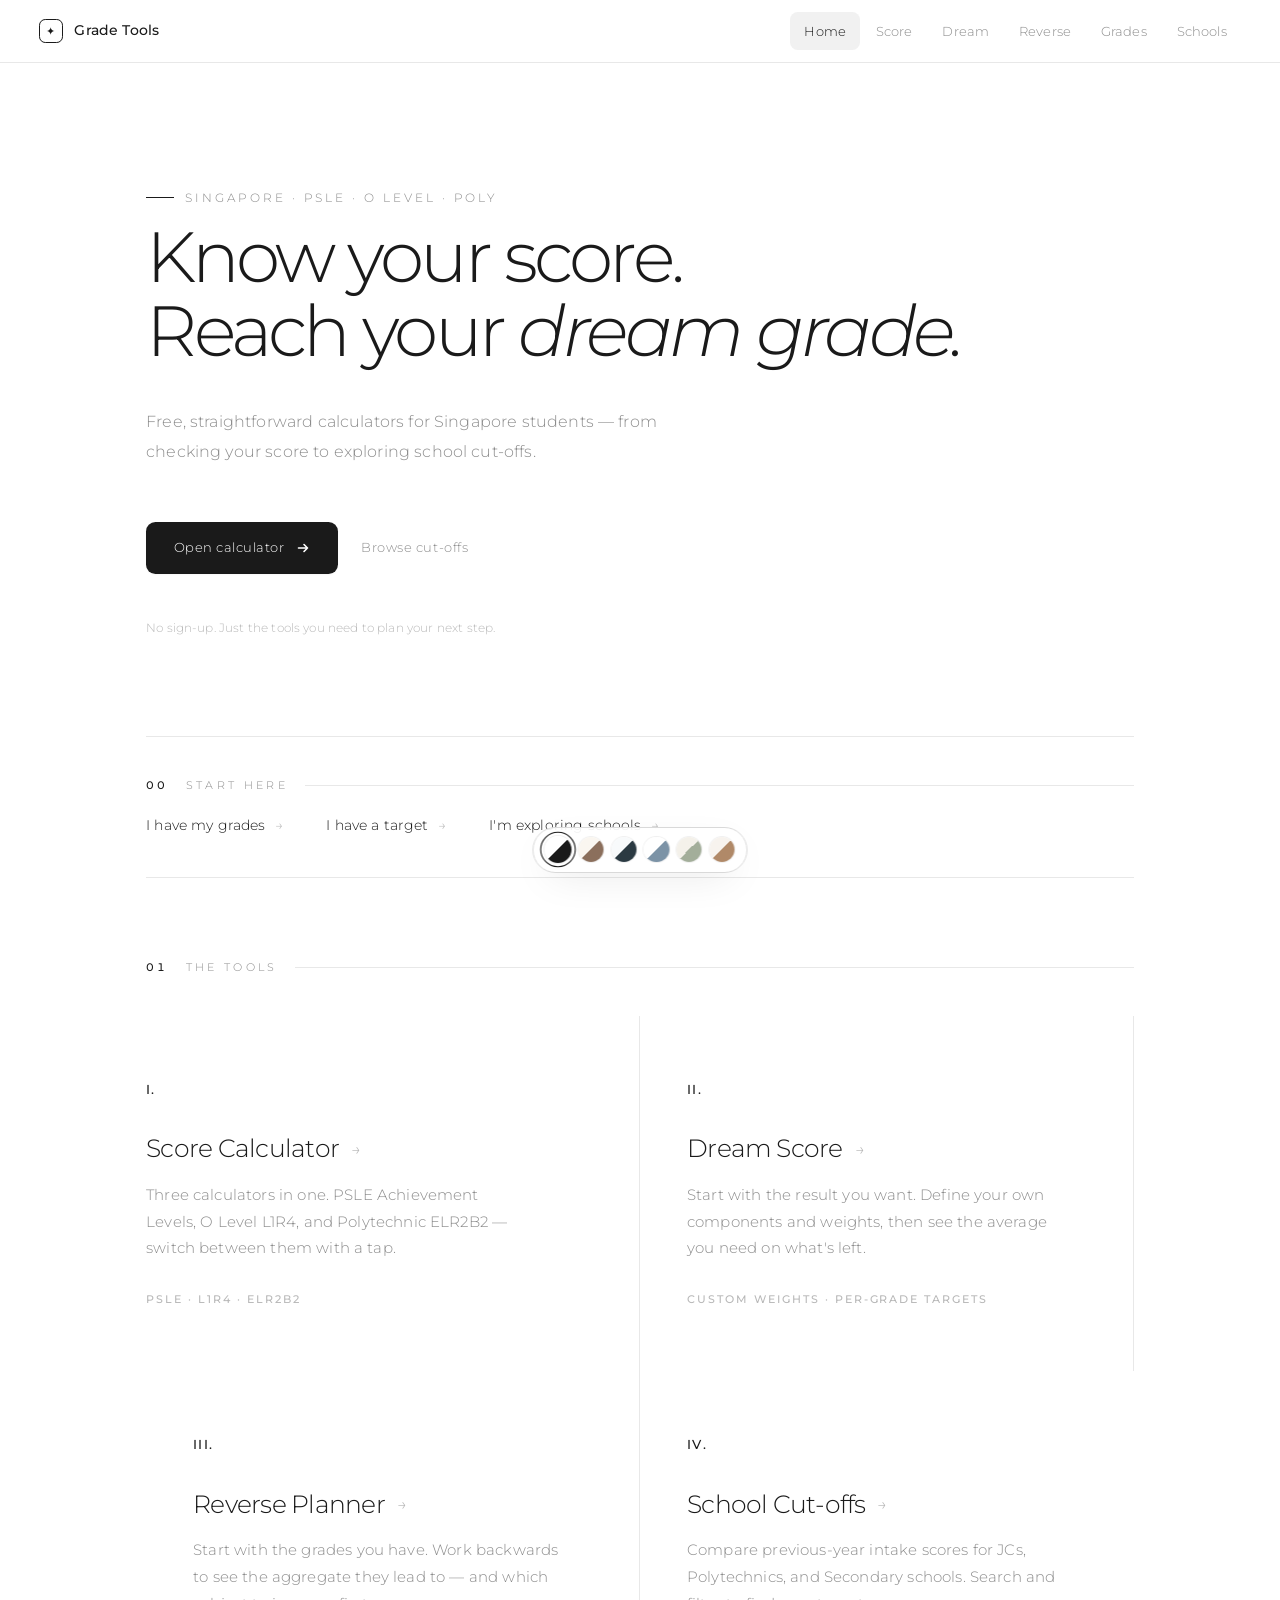
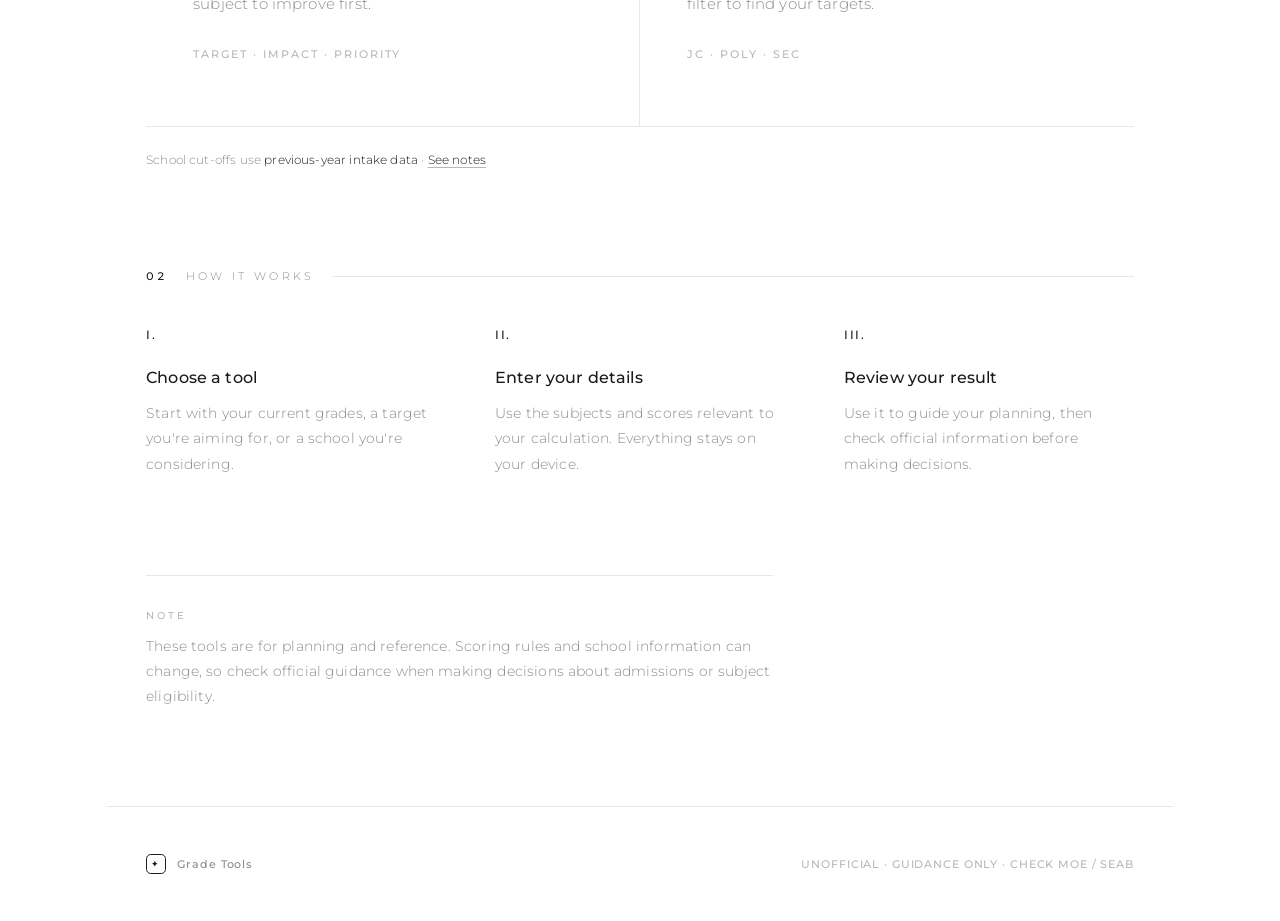
==== commit a290d1eb: "Update index.html" ====
--- a/index.html
+++ b/index.html
@@ -3,8 +3,8 @@
 <head>
 <meta charset="utf-8">
 <meta name="viewport" content="width=device-width,initial-scale=1">
-<title>Grade Tools — PSLE &amp; O Level</title>
-<meta name="description" content="Free calculators for Singapore students — PSLE and O Level aggregates, dream-score planning, and school cut-offs.">
+<title>Grade Tools — PSLE, O Level &amp; Poly</title>
+<meta name="description" content="Free calculators for Singapore students — PSLE, O Level L1R4, poly ELR2B2, dream-score planning, and school cut-offs.">
 <link rel="preconnect" href="https://fonts.googleapis.com">
 <link rel="preconnect" href="https://fonts.gstatic.com" crossorigin>
 <link rel="stylesheet" href="style.css">
@@ -16,143 +16,149 @@
 
 <!-- COVER / INTRO -->
 <div class="intro" aria-hidden="true">
-  <div class="intro-inner">
-    <p class="intro-word">Grade Tools</p>
-    <p class="intro-motto" lang="zh-Hans">一步一脚印</p>
-    <p class="intro-translation">One step at a time.</p>
-    <span class="intro-rule"></span>
-  </div>
+<div class="intro-inner">
+<p class="intro-word">Grade Tools</p>
+<p class="intro-motto" lang="zh-Hans">一步一脚印</p>
+<p class="intro-translation">One step at a time.</p>
+<span class="intro-rule"></span>
+</div>
 </div>
 
 <!-- NAV -->
 <nav>
-  <a class="brand" href="index.html"><span class="mark">✦</span> <span>Grade Tools</span></a>
-  <div class="links">
-    <a href="index.html" class="active">Home</a>
-    <a href="basic.html">Score</a>
-    <a href="dream.html">Dream</a>
-    <a href="reverse.html">Reverse</a>
-    <a href="grades.html">Grades</a>
-    <a href="schools.html">Schools</a>
-  </div>
+<a class="brand" href="index.html"><span class="mark">✦</span> <span>Grade Tools</span></a>
+<div class="links">
+<a href="index.html" class="active">Home</a>
+<a href="basic.html">Score</a>
+<a href="dream.html">Dream</a>
+<a href="reverse.html">Reverse</a>
+<a href="grades.html">Grades</a>
+<a href="schools.html">Schools</a>
+</div>
 </nav>
 
 <main>
 
-  <section class="hero">
-    <div>
-      <span class="eyebrow">Singapore · PSLE &amp; O Level</span>
-      <h1>Know your score.<br>Reach your <em>dream grade.</em></h1>
-    </div>
-    <p class="lead">
-      Free, straightforward calculators for Singapore students — from
-      checking your score to exploring school cut-offs.
-    </p>
-    <div class="hero-cta">
-      <a href="basic.html" class="btn btn-primary">
-        Open calculator
-        <svg width="14" height="14" viewBox="0 0 14 14" fill="none" stroke="currentColor" stroke-width="1.6" stroke-linecap="round" stroke-linejoin="round">
-          <path d="M2.5 7h9M8 3.5L11.5 7 8 10.5"/>
-        </svg>
-      </a>
-      <a href="schools.html" class="btn btn-ghost">Browse cut-offs</a>
-    </div>
-    <p class="hero-note">No sign-up. Just the tools you need to plan your next step.</p>
-  </section>
+<!-- HERO -->
+<section class="hero">
+<div>
+<span class="eyebrow">Singapore · PSLE · O Level · Poly</span>
+<h1>Know your score.<br>Reach your <em>dream grade.</em></h1>
+</div>
+<p class="lead">
+Free, straightforward calculators for Singapore students — from
+checking your score to exploring school cut-offs.
+</p>
+<div class="hero-cta">
+<a href="basic.html" class="btn btn-primary">
+Open calculator
+<svg width="14" height="14" viewBox="0 0 14 14" fill="none" stroke="currentColor" stroke-width="1.6" stroke-linecap="round" stroke-linejoin="round">
+<path d="M2.5 7h9M8 3.5L11.5 7 8 10.5"/>
+</svg>
+</a>
+<a href="schools.html" class="btn btn-ghost">Browse cut-offs</a>
+</div>
+<p class="hero-note">No sign-up. Just the tools you need to plan your next step.</p>
+</section>
 
-  <section class="start-guide" aria-label="Choose a starting point">
-    <div class="section-label"><span class="num">00</span> Start here</div>
-    <div class="start-guide__links">
-      <a href="basic.html">I have my grades <span>→</span></a>
-      <a href="dream.html">I have a target <span>→</span></a>
-      <a href="schools.html">I'm exploring schools <span>→</span></a>
-    </div>
-  </section>
+<!-- 00 · START HERE -->
+<section class="start-guide" aria-label="Choose a starting point">
+<div class="section-label"><span class="num">00</span> Start here</div>
+<div class="start-guide__links">
+<a href="basic.html">I have my grades <span>→</span></a>
+<a href="dream.html">I have a target <span>→</span></a>
+<a href="schools.html">I'm exploring schools <span>→</span></a>
+</div>
+</section>
 
-  <section style="padding-top:80px">
-    <div class="section-label"><span class="num">01</span> The tools</div>
-    <div class="tools">
+<!-- 01 · THE TOOLS -->
+<section style="padding-top:80px">
+<div class="section-label"><span class="num">01</span> The tools</div>
+<div class="tools">
 
-      <a class="tool" href="basic.html">
-        <div class="icon">I.</div>
-        <h3>Score Calculator <span class="arrow">→</span></h3>
-        <p>See how your subject grades add up. Convert PSLE marks into Achievement Levels, or O Level grades into your L1R4 aggregate.</p>
-        <div class="meta">PSLE · L1R4</div>
-      </a>
+<a class="tool" href="basic.html">
+<div class="icon">I.</div>
+<h3>Score Calculator <span class="arrow">→</span></h3>
+<p>Three calculators in one. PSLE Achievement Levels, O Level L1R4, and Polytechnic ELR2B2 — switch between them with a tap.</p>
+<div class="meta">PSLE · L1R4 · ELR2B2</div>
+</a>
 
-      <a class="tool" href="dream.html">
-        <div class="icon">II.</div>
-        <h3>Dream Score <span class="arrow">→</span></h3>
-        <p>Start with the result you want. Define your own components and weights, then see the average you need on what's left.</p>
-        <div class="meta">Custom weights · Per-grade targets</div>
-      </a>
+<a class="tool" href="dream.html">
+<div class="icon">II.</div>
+<h3>Dream Score <span class="arrow">→</span></h3>
+<p>Start with the result you want. Define your own components and weights, then see the average you need on what's left.</p>
+<div class="meta">Custom weights · Per-grade targets</div>
+</a>
 
-      <a class="tool" href="reverse.html">
-        <div class="icon">III.</div>
-        <h3>Reverse Planner <span class="arrow">→</span></h3>
-        <p>Start with the grades you have. Work backwards to see the aggregate they lead to — and which subject to improve first.</p>
-        <div class="meta">Target · Impact · Priority</div>
-      </a>
+<a class="tool" href="reverse.html">
+<div class="icon">III.</div>
+<h3>Reverse Planner <span class="arrow">→</span></h3>
+<p>Start with the grades you have. Work backwards to see the aggregate they lead to — and which subject to improve first.</p>
+<div class="meta">Target · Impact · Priority</div>
+</a>
 
-      <a class="tool" href="schools.html">
-        <div class="icon">IV.</div>
-        <h3>School Cut-offs <span class="arrow">→</span></h3>
-        <p>Compare previous-year intake scores for JCs, Polytechnics, and Secondary schools. Search and filter to find your targets.</p>
-        <div class="meta">JC · Poly · Sec</div>
-      </a>
+<a class="tool" href="schools.html">
+<div class="icon">IV.</div>
+<h3>School Cut-offs <span class="arrow">→</span></h3>
+<p>Compare previous-year intake scores for JCs, Polytechnics, and Secondary schools. Search and filter to find your targets.</p>
+<div class="meta">JC · Poly · Sec</div>
+</a>
 
-    </div>
+</div>
 
-    <p class="data-note">
-      School cut-offs use <span>previous-year intake data</span> ·
-      <a href="schools.html">See notes</a>
-    </p>
-  </section>
+<p class="data-note">
+School cut-offs use <span>previous-year intake data</span> ·
+<a href="schools.html">See notes</a>
+</p>
+</section>
 
-  <section class="how">
-    <div class="section-label"><span class="num">02</span> How it works</div>
-    <div class="steps">
-      <div class="step">
-        <div class="num">i.</div>
-        <h3>Choose a tool</h3>
-        <p>Start with your current grades, a target you're aiming for, or a school you're considering.</p>
-      </div>
-      <div class="step">
-        <div class="num">ii.</div>
-        <h3>Enter your details</h3>
-        <p>Use the subjects and scores relevant to your calculation. Everything stays on your device.</p>
-      </div>
-      <div class="step">
-        <div class="num">iii.</div>
-        <h3>Review your result</h3>
-        <p>Use it to guide your planning, then check official information before making decisions.</p>
-      </div>
-    </div>
-  </section>
+<!-- 02 · HOW IT WORKS -->
+<section class="how">
+<div class="section-label"><span class="num">02</span> How it works</div>
+<div class="steps">
+<div class="step">
+<div class="num">i.</div>
+<h3>Choose a tool</h3>
+<p>Start with your current grades, a target you're aiming for, or a school you're considering.</p>
+</div>
+<div class="step">
+<div class="num">ii.</div>
+<h3>Enter your details</h3>
+<p>Use the subjects and scores relevant to your calculation. Everything stays on your device.</p>
+</div>
+<div class="step">
+<div class="num">iii.</div>
+<h3>Review your result</h3>
+<p>Use it to guide your planning, then check official information before making decisions.</p>
+</div>
+</div>
+</section>
 
-  <aside class="results-note" aria-label="About the results">
-    <p class="results-note__mark">Note</p>
-    <p>
-      These tools are for planning and reference. Scoring rules and school
-      information can change, so check official guidance when making decisions
-      about admissions or subject eligibility.
-    </p>
-  </aside>
+<!-- 03 · A NOTE ON RESULTS -->
+<aside class="results-note" aria-label="About the results">
+<p class="results-note__mark">Note</p>
+<p>
+These tools are for planning and reference. Scoring rules and school
+information can change, so check official guidance when making decisions
+about admissions or subject eligibility.
+</p>
+</aside>
 
 </main>
 
 <footer>
-  <div class="foot-brand"><span class="mark">✦</span> Grade Tools</div>
-  <div>Unofficial · Guidance only · Check MOE / SEAB</div>
+<div class="foot-brand"><span class="mark">✦</span> Grade Tools</div>
+<div>Unofficial · Guidance only · Check MOE / SEAB</div>
 </footer>
 
+<!-- PALETTE SWITCHER -->
 <div class="palette-bar" role="group" aria-label="Colour palette">
-  <button class="swatch" data-set="mono"></button>
-  <button class="swatch" data-set="warm"></button>
-  <button class="swatch" data-set="cool"></button>
-  <button class="swatch" data-set="scandi"></button>
-  <button class="swatch" data-set="japandi"></button>
-  <button class="swatch" data-set="desert"></button>
+<button class="swatch" data-set="mono"></button>
+<button class="swatch" data-set="warm"></button>
+<button class="swatch" data-set="cool"></button>
+<button class="swatch" data-set="scandi"></button>
+<button class="swatch" data-set="japandi"></button>
+<button class="swatch" data-set="desert"></button>
 </div>
 
 <script>
@@ -163,7 +169,7 @@
 sw.forEach(function(s){s.addEventListener('click',function(){set(s.dataset.set)})});
 set(document.documentElement.dataset.palette||'mono')})();
 
-/* Intro cleanup — removes overlay no matter what */
+/* Intro cleanup */
 (function(){
 var intro=document.querySelector('.intro');
 if(!intro)return;
